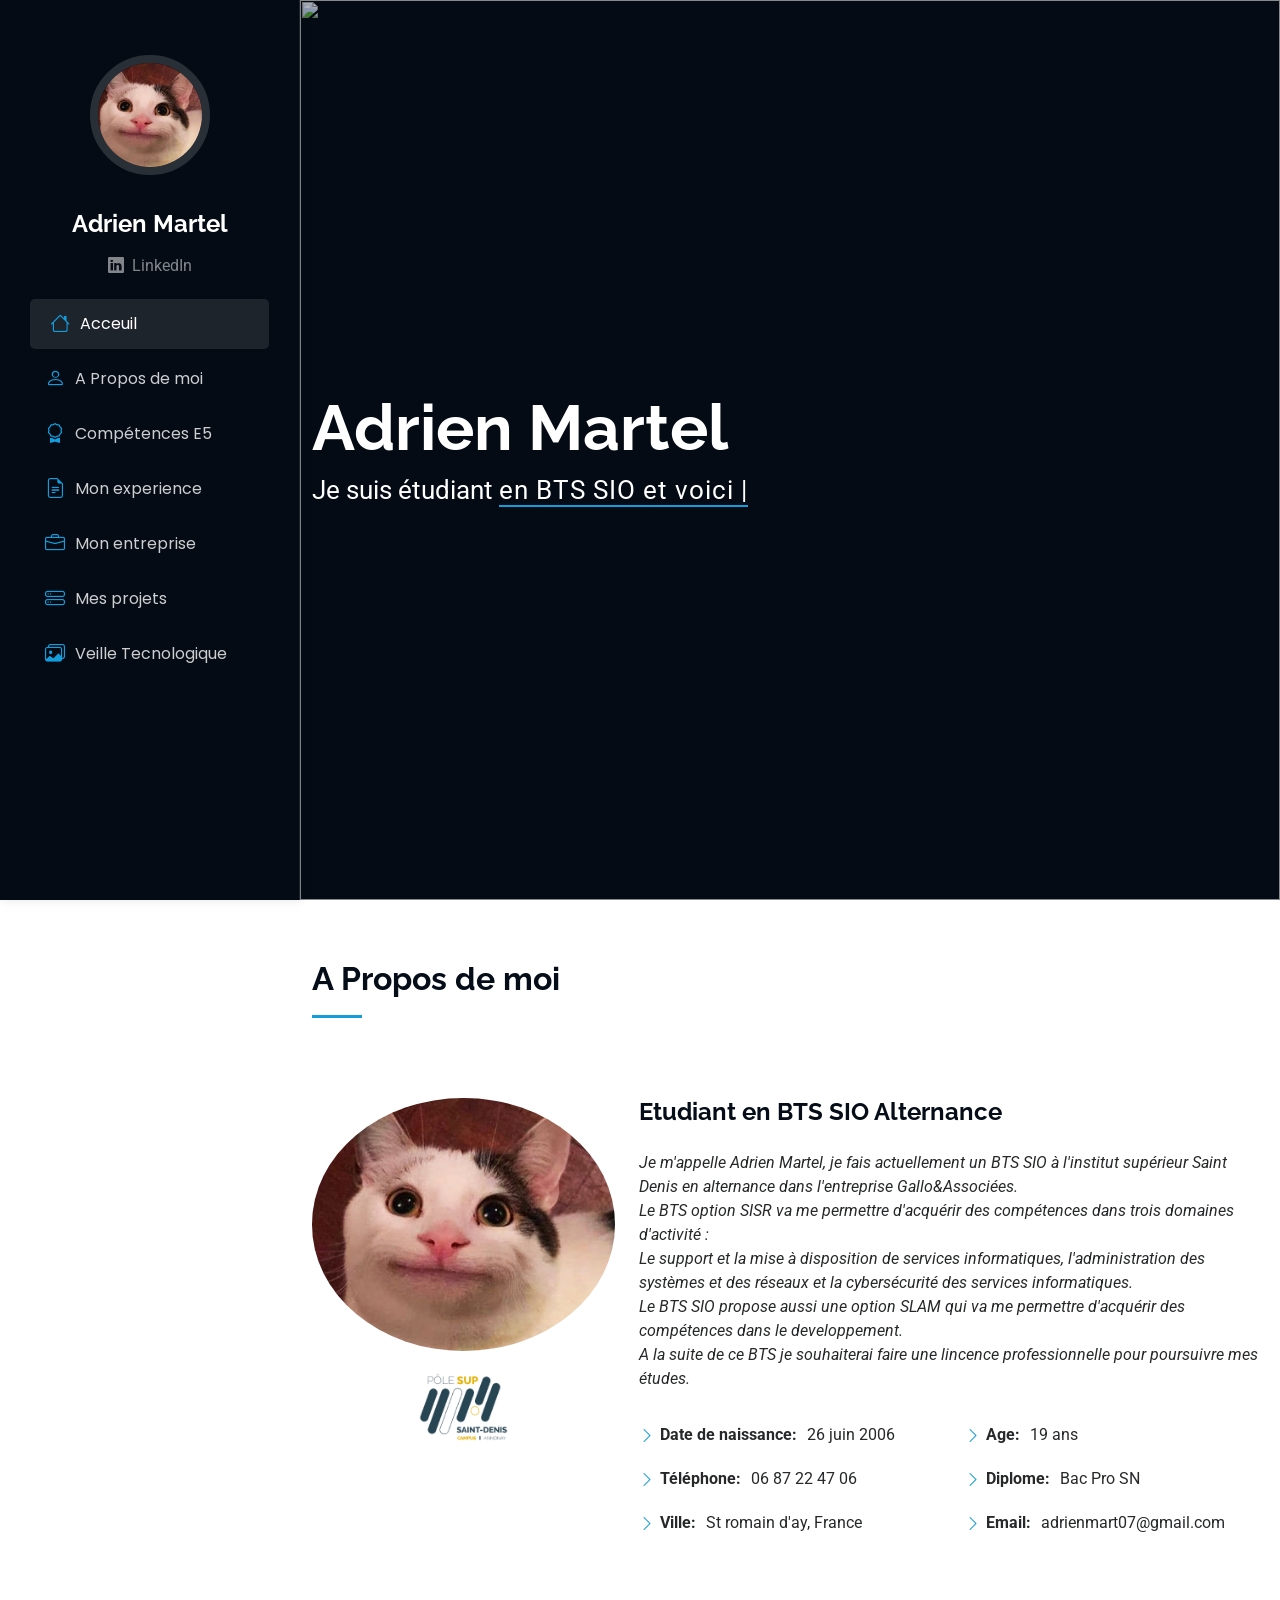
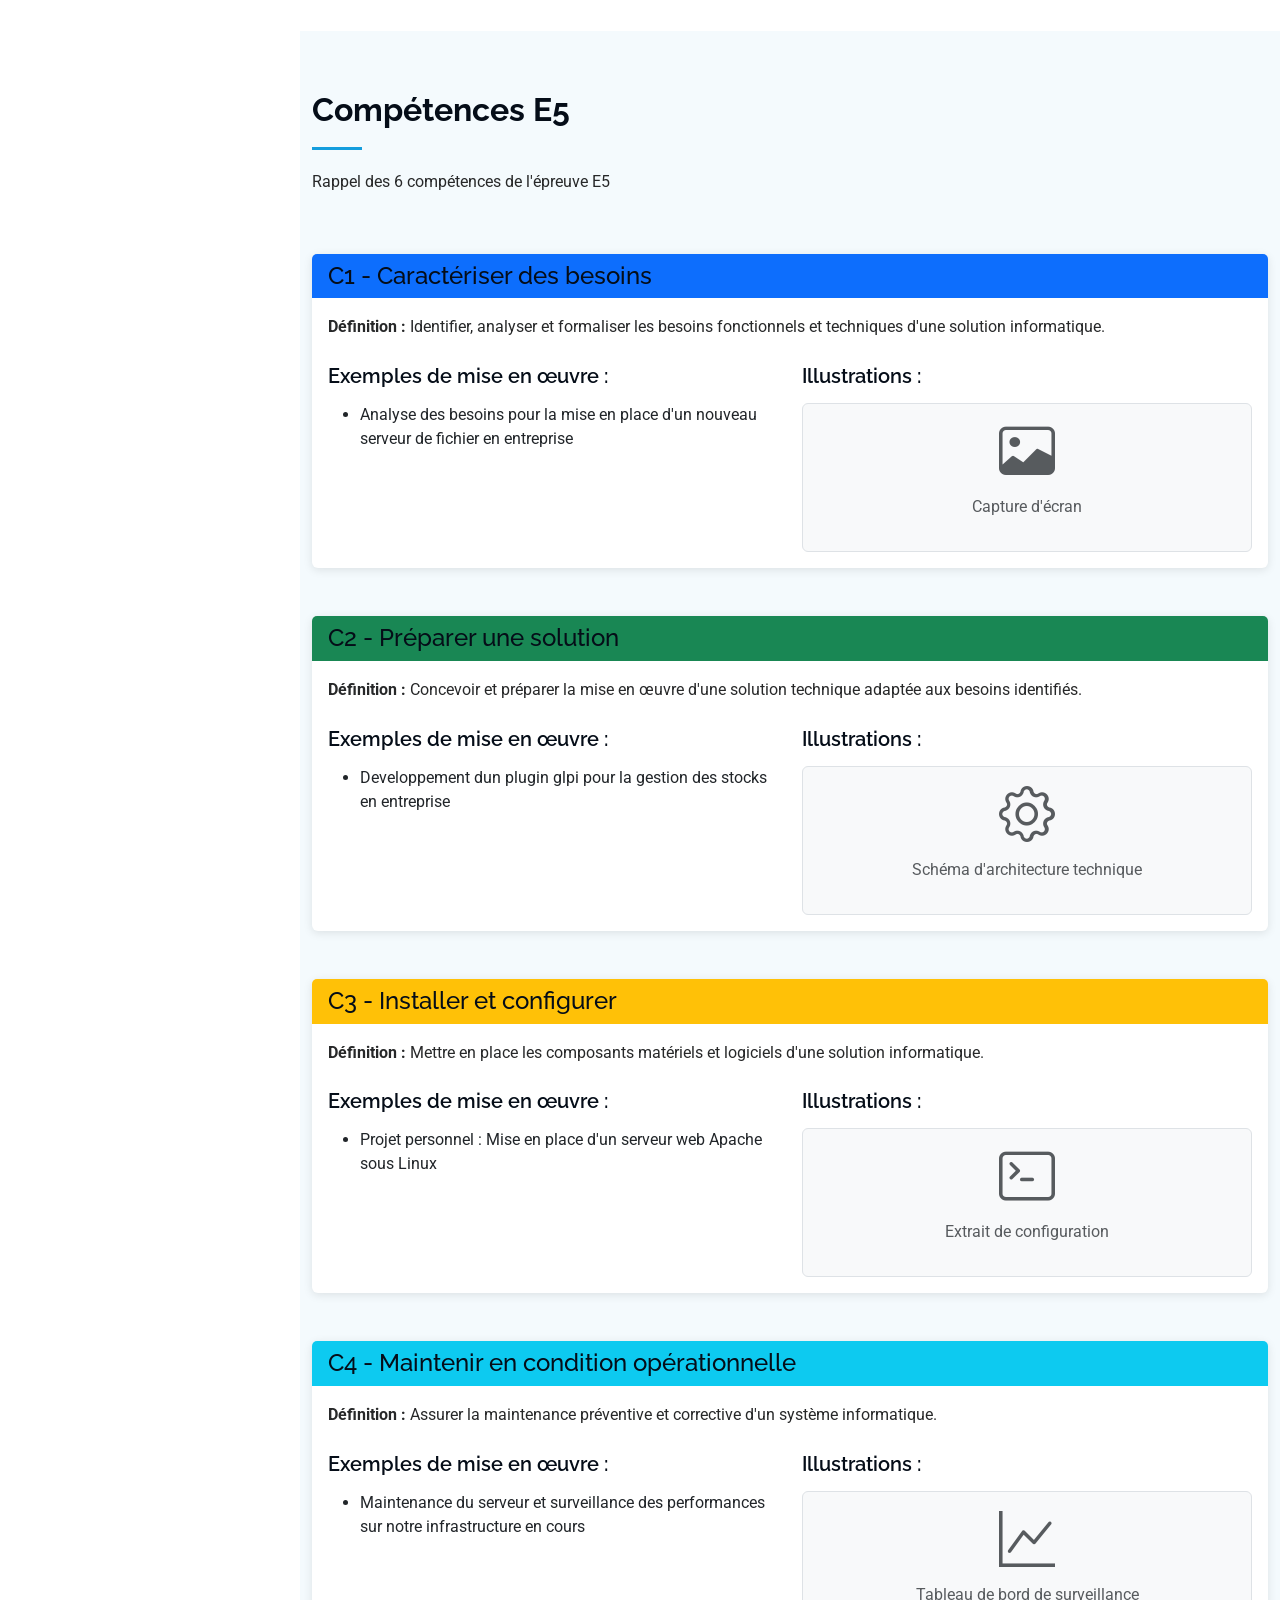
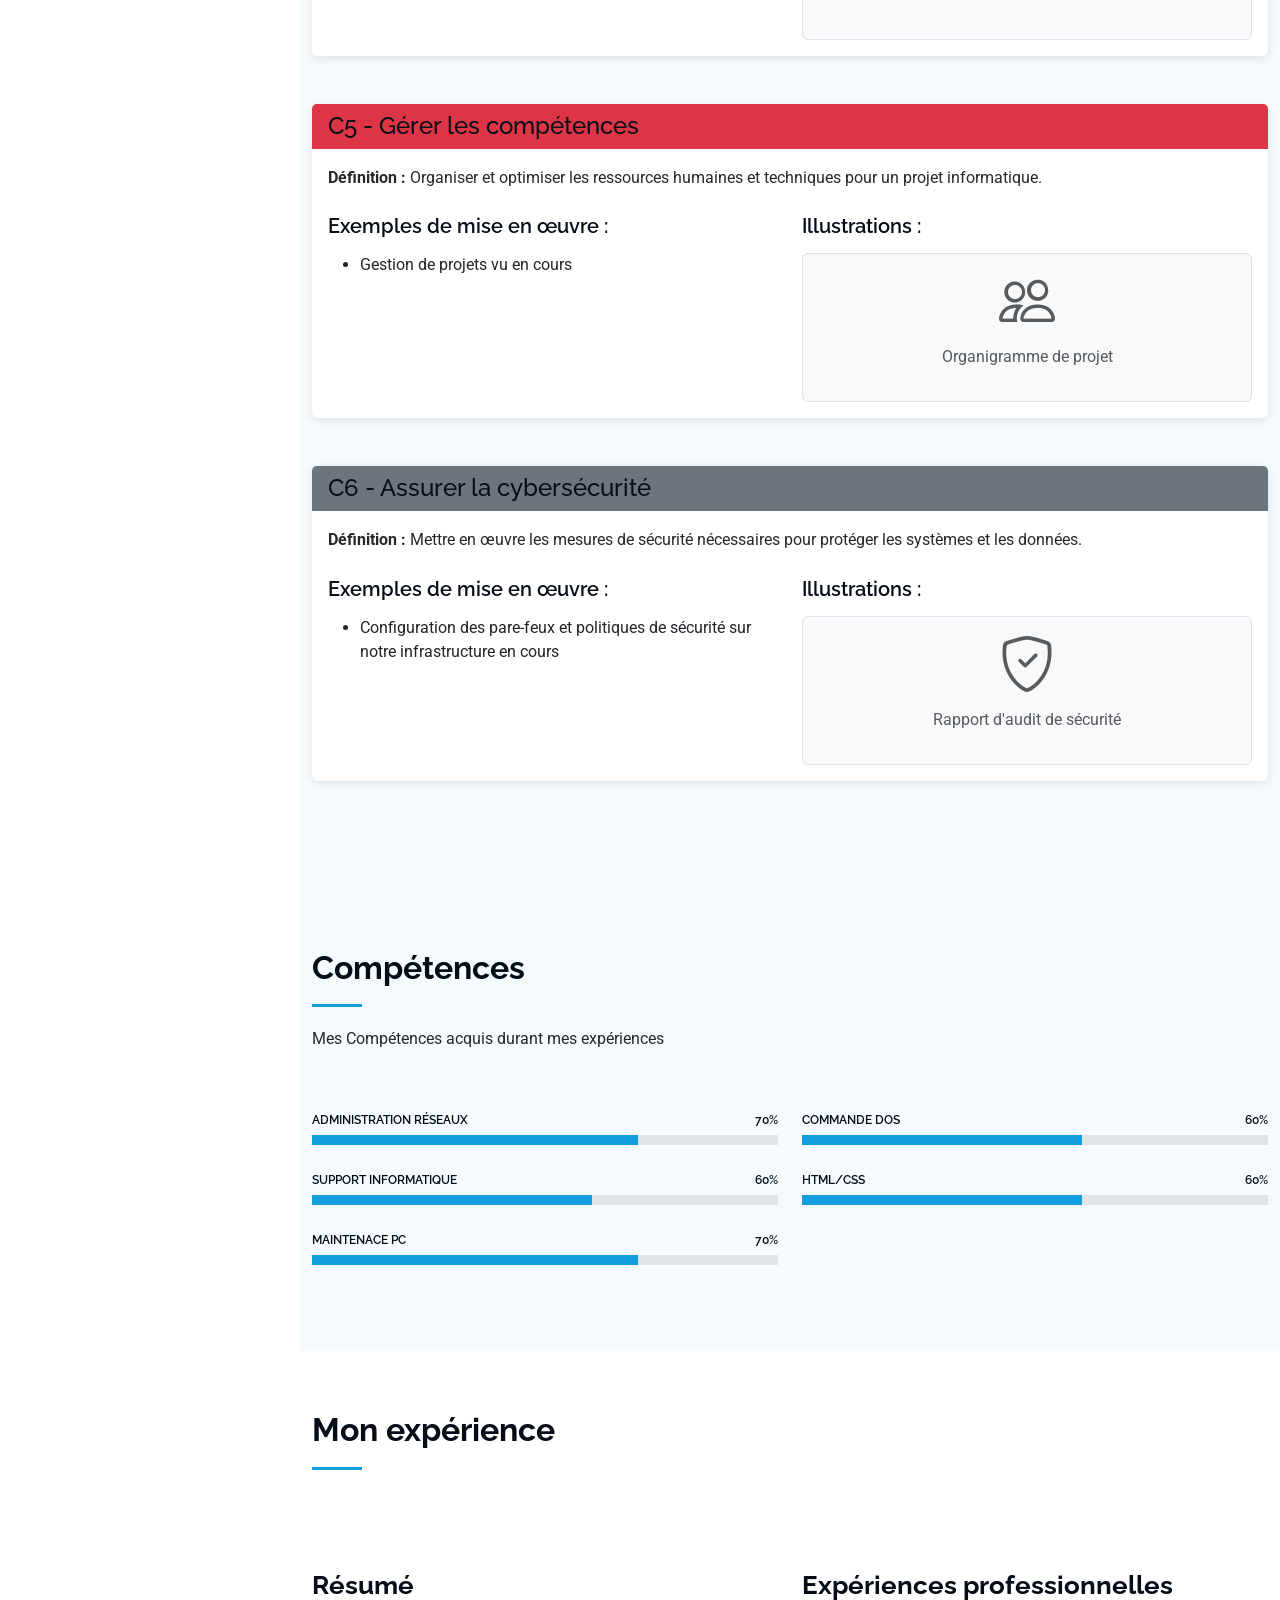
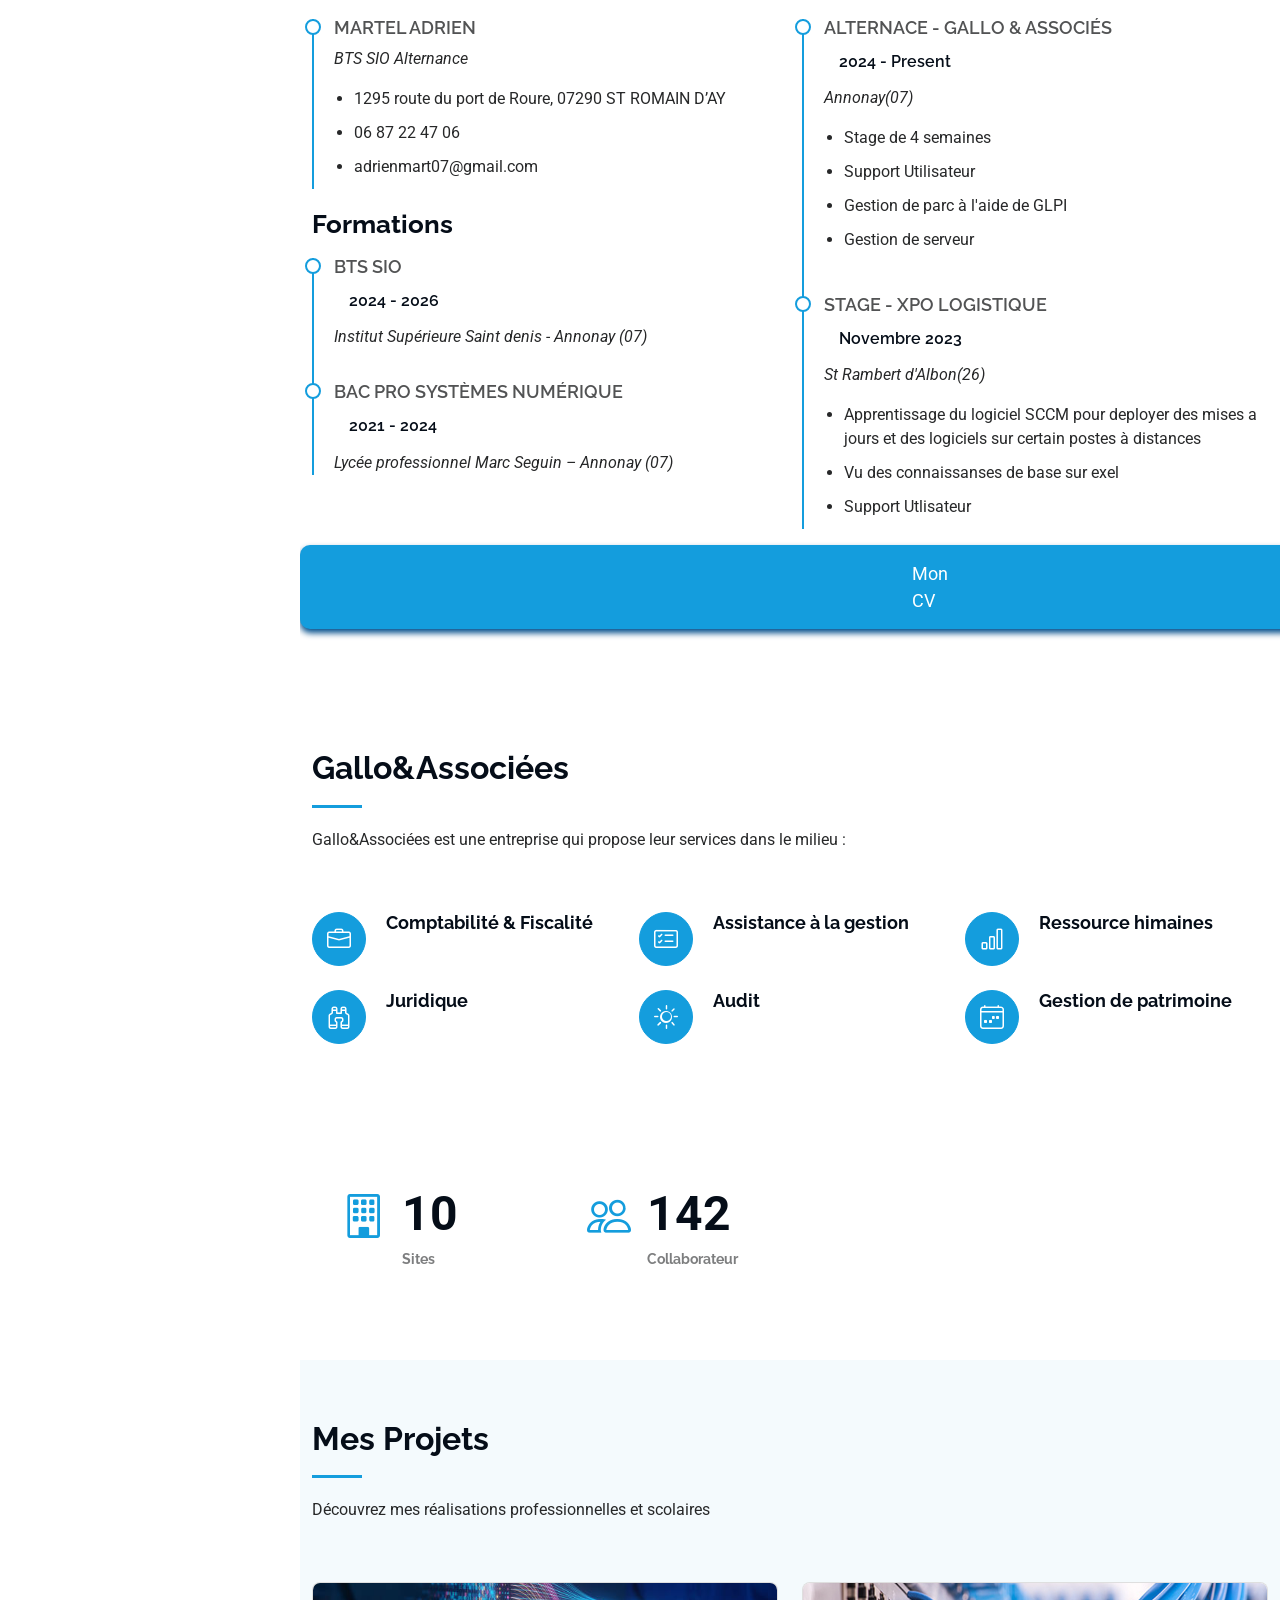
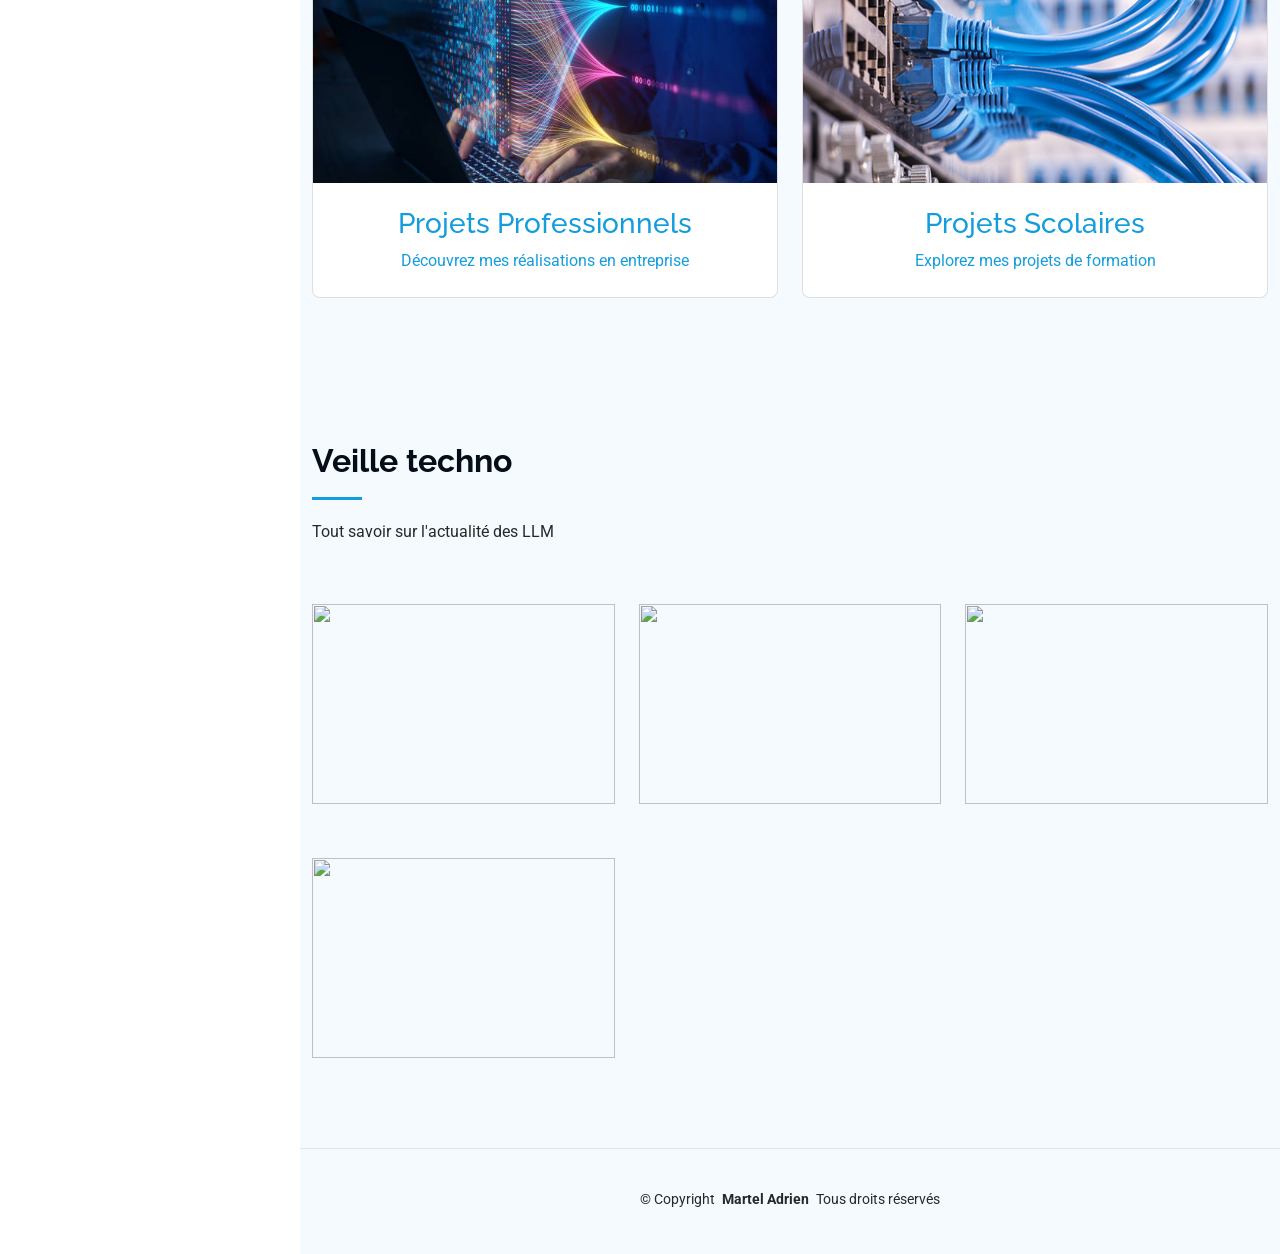
==== index.html @ 0b2fa118 "compétances E5" ====
<!DOCTYPE html>
<html lang="en">

<head>
  <meta charset="utf-8">
  <meta content="width=device-width, initial-scale=1.0" name="viewport">
  <title>PortFolio Adrien Martel</title>
  <meta content="" name="description">
  <meta content="" name="keywords">

  <!-- Favicons -->
  <link href="assets/img/cat.jpg" rel="icon">
  <link href="assets/img/apple-touch-icon.png" rel="apple-touch-icon">

  <!-- Fonts -->
  <link href="https://fonts.googleapis.com" rel="preconnect">
  <link href="https://fonts.gstatic.com" rel="preconnect" crossorigin>
  <link href="https://fonts.googleapis.com/css2?family=Roboto:ital,wght@0,100;0,300;0,400;0,500;0,700;0,900;1,100;1,300;1,400;1,500;1,700;1,900&family=Poppins:ital,wght@0,100;0,200;0,300;0,400;0,500;0,600;0,700;0,800;0,900;1,100;1,200;1,300;1,400;1,500;1,600;1,700;1,800;1,900&family=Raleway:ital,wght@0,100;0,200;0,300;0,400;0,500;0,600;0,700;0,800;0,900;1,100;1,200;1,300;1,400;1,500;1,600;1,700;1,800;1,900&display=swap" rel="stylesheet">

  <!-- Vendor CSS Files -->
  <link href="assets/vendor/bootstrap/css/bootstrap.min.css" rel="stylesheet">
  <link href="assets/vendor/bootstrap-icons/bootstrap-icons.css" rel="stylesheet">
  <link href="assets/vendor/aos/aos.css" rel="stylesheet">
  <link href="assets/vendor/glightbox/css/glightbox.min.css" rel="stylesheet">
  <link href="assets/vendor/swiper/swiper-bundle.min.css" rel="stylesheet">

  <!-- Main CSS File -->
  <link href="assets/css/main.css" rel="stylesheet">

  <!-- =======================================================
  * Template Name: iPortfolio
  * Template URL: https://bootstrapmade.com/iportfolio-bootstrap-portfolio-websites-template/
  * Updated: Jun 29 2024 with Bootstrap v5.3.3
  * Author: BootstrapMade.com
  * License: https://bootstrapmade.com/license/
  ======================================================== -->
</head>

<body class="index-page">

  <header id="header" class="header dark-background d-flex flex-column">
    <i class="header-toggle d-xl-none bi bi-list"></i>

    <div class="profile-img">
      <img src="assets/img/cat.jpg" alt="" class="img-fluid rounded-circle">
    </div>

    <a href="index.html" class="logo d-flex align-items-center justify-content-center">
      <!-- Uncomment the line below if you also wish to use an image logo -->
      <!-- <img src="assets/img/logo.png" alt=""> -->
      <h1 class="sitename">Adrien Martel</h1> 
    </a>

    <div class="text-center mb-3">
        <a href="https://fr.linkedin.com/mrt" class="text-white-50" target="_blank" rel="noopener noreferrer">
          <i class="bi bi-linkedin me-1"></i> LinkedIn
        </a>
    </div>

    <nav id="navmenu" class="navmenu">
      <ul>
        <li><a href="#hero" class="active"><i class="bi bi-house navicon"></i>Acceuil</a></li>
        <li><a href="#about"><i class="bi bi-person navicon"></i>A Propos de moi</a></li>
        <li><a href="#e5-competences"><i class="bi bi-award navicon"></i>Compétences E5</a></li>
        <li><a href="#resume"><i class="bi bi-file-earmark-text navicon"></i> Mon experience</a></li>
        <li><a href="#services"><i class="bi bi-briefcase navicon"></i> Mon entreprise</a></li>
        <li><a href="#Projet"><i class="bi bi-hdd-stack navicon"></i>Mes projets</a></li>
        <li><a href="#portfolio"><i class="bi bi-images navicon"></i> Veille Tecnologique</a></li>
      </ul>
    </nav>

  </header>

  <main class="main">

    <!-- Hero Section -->
    <section id="hero" class="hero section dark-background">

      <img src="assets/img/cablage.gif" alt="" data-aos="fade-in" class="">

      <div class="container" data-aos="fade-up" data-aos-delay="100">
        <h2>Adrien Martel</h2>
        <p>Je suis étudiant <span class="typed" data-typed-items="en BTS SIO et voici mon portfolio."></span><span class="typed-cursor typed-cursor--blink" aria-hidden="true"></span><span class="typed-cursor typed-cursor--blink" aria-hidden="true"></span></p>
      </div>

    </section><!-- /Hero Section -->

    <!-- About Section -->
    <section id="about" class="about section">

      <!-- Section Title -->
      <div class="container section-title" data-aos="fade-up">
        <h2>A Propos de moi</h2>
        <p></p>
      </div><!-- End Section Title -->

      <div class="container" data-aos="fade-up" data-aos-delay="100">

        <div class="row gy-4 justify-content-center">
          <div class="col-lg-4">
            <img src="assets/img/cat.jpg" class="img-fluid rounded-circle mb-3" alt="">
            <div class="text-center">
              <img src="assets/img/logo-saintdenis.png" class="img-fluid" alt="Logo Saint Denis" style="max-height: 80px;">
            </div>
          </div>
          <div class="col-lg-8 content">
            <h2>Etudiant en BTS SIO Alternance</h2>
            <p class="fst-italic py-3">
            Je m'appelle Adrien Martel, je fais actuellement un BTS SIO à l'institut supérieur Saint Denis en alternance dans l'entreprise Gallo&Associées.
            <br> Le BTS option SISR va me permettre d'acquérir des compétences dans trois domaines d'activité : 
            <br> Le support et la mise à disposition de services informatiques, l'administration des systèmes et des réseaux et la cybersécurité des services informatiques.
            <br> Le BTS SIO propose aussi une option SLAM qui va me permettre d'acquérir des compétences dans le developpement.
            <br> A la suite de ce BTS je souhaiterai faire une lincence professionnelle pour poursuivre mes études.
            </p>
            <div class="row">
              <div class="col-lg-6">
                <ul>
                  <li><i class="bi bi-chevron-right"></i> <strong>Date de naissance:</strong> <span>26 juin 2006</span></li>
                  <li><i class="bi bi-chevron-right"></i> <strong>Téléphone:</strong> <span>06 87 22 47 06</span></li>
                  <li><i class="bi bi-chevron-right"></i> <strong>Ville:</strong> <span>St romain d'ay, France</span></li>
                </ul>
              </div>
              <div class="col-lg-6">
                <ul>
                  <li><i class="bi bi-chevron-right"></i> <strong>Age:</strong> <span>19 ans</span></li>
                  <li><i class="bi bi-chevron-right"></i> <strong>Diplome:</strong> <span>Bac Pro SN</span></li>
                  <li><i class="bi bi-chevron-right"></i> <strong>Email:</strong> <span>adrienmart07@gmail.com</span></li>
                </ul>
              </div>
            </div>

            </p>
          </div>
        </div>

      </div>

    </section><!-- /About Section -->

    <!-- E5 Competences Section -->
    <section id="e5-competences" class="e5-competences section light-background">
      <!-- Section Title -->
      <div class="container section-title" data-aos="fade-up">
        <h2>Compétences E5</h2>
        <p>Rappel des 6 compétences de l'épreuve E5</p>
      </div><!-- End Section Title -->

      <div class="container" data-aos="fade-up" data-aos-delay="100">
        
        <!-- C1: Caractériser des besoins -->
        <div class="competence-item mb-5">
          <div class="row">
            <div class="col-lg-12">
              <div class="card">
                <div class="card-header bg-primary text-white">
                  <h4 class="mb-0">C1 - Caractériser des besoins</h4>
                </div>
                <div class="card-body">
                  <p class="competence-definition"><strong>Définition :</strong> Identifier, analyser et formaliser les besoins fonctionnels et techniques d'une solution informatique.</p>
                  
                  <div class="row mt-4">
                    <div class="col-lg-6">
                      <h5>Exemples de mise en œuvre :</h5>
                      <ul>
                        <li>Analyse des besoins pour la mise en place d'un nouveau serveur de fichier en entreprise</li>
                      </ul>
                    </div>
                    <div class="col-lg-6">
                      <h5>Illustrations :</h5>
                      <div class="illustration-placeholder border rounded p-3 text-center bg-light">
                        <i class="bi bi-image display-4 text-muted"></i>
                        <p class="mt-2 text-muted">Capture d'écran</p>
                      </div>
                    </div>
                  </div>
                </div>
              </div>
            </div>
          </div>
        </div>

        <!-- C2: Préparer une solution -->
        <div class="competence-item mb-5">
          <div class="row">
            <div class="col-lg-12">
              <div class="card">
                <div class="card-header bg-success text-white">
                  <h4 class="mb-0">C2 - Préparer une solution</h4>
                </div>
                <div class="card-body">
                  <p class="competence-definition"><strong>Définition :</strong> Concevoir et préparer la mise en œuvre d'une solution technique adaptée aux besoins identifiés.</p>
                  
                  <div class="row mt-4">
                    <div class="col-lg-6">
                      <h5>Exemples de mise en œuvre :</h5>
                      <ul>
                        <li>Developpement dun plugin glpi pour la gestion des stocks en entreprise</li>
                      </ul>
                    </div>
                    <div class="col-lg-6">
                      <h5>Illustrations :</h5>
                      <div class="illustration-placeholder border rounded p-3 text-center bg-light">
                        <i class="bi bi-gear display-4 text-muted"></i>
                        <p class="mt-2 text-muted">Schéma d'architecture technique</p>
                      </div>
                    </div>
                  </div>
                </div>
              </div>
            </div>
          </div>
        </div>

        <!-- C3: Installer et configurer -->
        <div class="competence-item mb-5">
          <div class="row">
            <div class="col-lg-12">
              <div class="card">
                <div class="card-header bg-warning text-dark">
                  <h4 class="mb-0">C3 - Installer et configurer</h4>
                </div>
                <div class="card-body">
                  <p class="competence-definition"><strong>Définition :</strong> Mettre en place les composants matériels et logiciels d'une solution informatique.</p>
                  
                  <div class="row mt-4">
                    <div class="col-lg-6">
                      <h5>Exemples de mise en œuvre :</h5>
                      <ul>
                        <li>Projet personnel : Mise en place d'un serveur web Apache sous Linux</li>
                      </ul>
                    </div>
                    <div class="col-lg-6">
                      <h5>Illustrations :</h5>
                      <div class="illustration-placeholder border rounded p-3 text-center bg-light">
                        <i class="bi bi-terminal display-4 text-muted"></i>
                        <p class="mt-2 text-muted">Extrait de configuration</p>
                      </div>
                    </div>
                  </div>
                </div>
              </div>
            </div>
          </div>
        </div>

        <!-- C4: Maintenir en condition opérationnelle -->
        <div class="competence-item mb-5">
          <div class="row">
            <div class="col-lg-12">
              <div class="card">
                <div class="card-header bg-info text-white">
                  <h4 class="mb-0">C4 - Maintenir en condition opérationnelle</h4>
                </div>
                <div class="card-body">
                  <p class="competence-definition"><strong>Définition :</strong> Assurer la maintenance préventive et corrective d'un système informatique.</p>
                  
                  <div class="row mt-4">
                    <div class="col-lg-6">
                      <h5>Exemples de mise en œuvre :</h5>
                      <ul>
                        <li> Maintenance du serveur et surveillance des performances sur notre infrastructure en cours</li>
                      </ul>
                    </div>
                    <div class="col-lg-6">
                      <h5>Illustrations :</h5>
                      <div class="illustration-placeholder border rounded p-3 text-center bg-light">
                        <i class="bi bi-graph-up display-4 text-muted"></i>
                        <p class="mt-2 text-muted">Tableau de bord de surveillance</p>
                      </div>
                    </div>
                  </div>
                </div>
              </div>
            </div>
          </div>
        </div>

        <!-- C5: Gérer les compétences -->
        <div class="competence-item mb-5">
          <div class="row">
            <div class="col-lg-12">
              <div class="card">
                <div class="card-header bg-danger text-white">
                  <h4 class="mb-0">C5 - Gérer les compétences</h4>
                </div>
                <div class="card-body">
                  <p class="competence-definition"><strong>Définition :</strong> Organiser et optimiser les ressources humaines et techniques pour un projet informatique.</p>
                  
                  <div class="row mt-4">
                    <div class="col-lg-6">
                      <h5>Exemples de mise en œuvre :</h5>
                      <ul>
                        <li>Gestion de projets vu en cours</li>
                      </ul>
                    </div>
                    <div class="col-lg-6">
                      <h5>Illustrations :</h5>
                      <div class="illustration-placeholder border rounded p-3 text-center bg-light">
                        <i class="bi bi-people display-4 text-muted"></i>
                        <p class="mt-2 text-muted">Organigramme de projet</p>
                      </div>
                    </div>
                  </div>
                </div>
              </div>
            </div>
          </div>
        </div>

        <!-- C6: Assurer la cybersécurité -->
        <div class="competence-item mb-5">
          <div class="row">
            <div class="col-lg-12">
              <div class="card">
                <div class="card-header bg-secondary text-white">
                  <h4 class="mb-0">C6 - Assurer la cybersécurité</h4>
                </div>
                <div class="card-body">
                  <p class="competence-definition"><strong>Définition :</strong> Mettre en œuvre les mesures de sécurité nécessaires pour protéger les systèmes et les données.</p>
                  
                  <div class="row mt-4">
                    <div class="col-lg-6">
                      <h5>Exemples de mise en œuvre :</h5>
                      <ul>
                        <li>Configuration des pare-feux et politiques de sécurité sur notre infrastructure en cours</li>
                      </ul>
                    </div>
                    <div class="col-lg-6">
                      <h5>Illustrations :</h5>
                      <div class="illustration-placeholder border rounded p-3 text-center bg-light">
                        <i class="bi bi-shield-check display-4 text-muted"></i>
                        <p class="mt-2 text-muted">Rapport d'audit de sécurité</p>
                      </div>
                    </div>
                  </div>
                </div>
              </div>
            </div>
          </div>
        </div>

      </div>
    </section><!-- /E5 Competences Section -->
    <!-- Skills Section -->
    <section id="skills" class="skills section light-background">

      <!-- Section Title -->
      <div class="container section-title" data-aos="fade-up">
        <h2>Compétences</h2>
        <p>Mes Compétences acquis durant mes expériences</p>
      </div><!-- End Section Title -->

      <div class="container" data-aos="fade-up" data-aos-delay="100">

        <div class="row skills-content skills-animation">

          <div class="col-lg-6">

            <div class="progress">
              <span class="skill"><span>Administration réseaux</span> <i class="val">70%</i></span>
              <div class="progress-bar-wrap">
                <div class="progress-bar" role="progressbar" aria-valuenow="70" aria-valuemin="0" aria-valuemax="100"></div>
              </div>
            </div><!-- End Skills Item -->

            <div class="progress">
              <span class="skill"><span>Support Informatique</span> <i class="val">60%</i></span>
              <div class="progress-bar-wrap">
                <div class="progress-bar" role="progressbar" aria-valuenow="60" aria-valuemin="0" aria-valuemax="100"></div>
              </div>
            </div><!-- End Skills Item -->

            <div class="progress">
              <span class="skill"><span>Maintenace PC</span> <i class="val">70%</i></span>
              <div class="progress-bar-wrap">
                <div class="progress-bar" role="progressbar" aria-valuenow="70" aria-valuemin="0" aria-valuemax="100"></div>
              </div>
            </div><!-- End Skills Item -->

          </div>

          <div class="col-lg-6">

            <div class="progress">
              <span class="skill"><span>Commande dos</span> <i class="val">60%</i></span>
              <div class="progress-bar-wrap">
                <div class="progress-bar" role="progressbar" aria-valuenow="60" aria-valuemin="0" aria-valuemax="100"></div>
              </div>
            </div><!-- End Skills Item -->

            <div class="progress">
              <span class="skill"><span>HTML/CSS</span> <i class="val">60%</i></span>
              <div class="progress-bar-wrap">
                <div class="progress-bar" role="progressbar" aria-valuenow="60" aria-valuemin="0" aria-valuemax="100"></div>
              </div>
            </div><!-- End Skills Item -->

          </div>

        </div>

      </div>

    </section><!-- /Skills Section -->

    <!-- Resume Section -->
    <section id="resume" class="resume section">

      <!-- Section Title -->
      <div class="container section-title" data-aos="fade-up">
        <h2>Mon expérience</h2>
      </div><!-- End Section Title -->

      <div class="container">

        <div class="row">
          <div class="col-lg-6" data-aos="fade-up" data-aos-delay="100">
            <h3 class="resume-title">Résumé</h3>

            <div class="resume-item pb-0">
              <h4>Martel Adrien</h4>
              <p><em>BTS SIO Alternance</em></p>
              <ul>
                <li>1295 route du port de Roure, 07290 ST ROMAIN D’AY</li>
                <li>06 87 22 47 06</li>
                <li>adrienmart07@gmail.com</li>
              </ul>
            </div><!-- Edn Resume Item -->

            <h3 class="resume-title">Formations</h3>
            <div class="resume-item">
              <h4>BTS SIO</h4>
              <h5>2024 - 2026</h5>
              <p><em>Institut Supérieure Saint denis - Annonay (07)</em></p>
            </div><!-- Edn Resume Item -->

            <div class="resume-item">
              <h4>Bac Pro Systèmes Numérique</h4>
              <h5>2021 - 2024</h5>
              <p><em>Lycée professionnel Marc Seguin – Annonay (07)</em></p>
            </div><!-- Edn Resume Item -->

          </div>

          <div class="col-lg-6" data-aos="fade-up" data-aos-delay="200">
            <h3 class="resume-title">Expériences professionnelles</h3>
            <div class="resume-item">
              <h4>Alternace - Gallo & Associés</h4>
              <h5>2024 - Present</h5>
              <p><em>Annonay(07)</em></p>
              <ul>
                <li>Stage de 4 semaines</li>
                <li>Support Utilisateur</li>
                <li>Gestion de parc à l'aide de GLPI</li>
                <li>Gestion de serveur</li>
              </ul>
            </div><!-- Edn Resume Item -->

            <div class="resume-item">
              <h4>Stage - XPO Logistique</h4>
              <h5>Novembre 2023</h5>
              <p><em>St Rambert d'Albon(26)</em></p>
              <ul>
                <li>Apprentissage du logiciel SCCM pour deployer des mises a jours et des logiciels sur certain postes à distances</li>
                <li>Vu des connaissanses de base sur exel</li>
                <li>Support Utlisateur</li>
              </ul>
            </div><!-- Edn Resume Item -->
          </div>
          <a
            class="custom-button" href="cv.pdf"  target="_blank" alt="CV Adrien Marte.pdf">Mon CV
          </a>
        </div>
      </div>
    </section>
    <!-- /Resume Section -->

      <!-- Services Section -->
      <section id="services" class="services section">

        <!-- Section Title -->
        <div class="container section-title" data-aos="fade-up">
          <h2>Gallo&Associées</h2>
          <p>Gallo&Associées est une entreprise qui propose leur services dans le milieu : </p>
        </div><!-- End Section Title -->
  
        <div class="container">
  
          <div class="row gy-4">
  
            <div class="col-lg-4 col-md-6 service-item d-flex" data-aos="fade-up" data-aos-delay="100">
              <div class="icon flex-shrink-0"><i class="bi bi-briefcase"></i></div>
              <div>
                <h4 class="title"><a class="stretched-link">Comptabilité & Fiscalité</a></h4>
              </div>
            </div>
            <!-- End Service Item -->
  
            <div class="col-lg-4 col-md-6 service-item d-flex" data-aos="fade-up" data-aos-delay="200">
              <div class="icon flex-shrink-0"><i class="bi bi-card-checklist"></i></div>
              <div>
                <h4 class="title"><a class="stretched-link">Assistance à la gestion</a></h4>
              </div>
            </div><!-- End Service Item -->
  
            <div class="col-lg-4 col-md-6 service-item d-flex" data-aos="fade-up" data-aos-delay="300">
              <div class="icon flex-shrink-0"><i class="bi bi-bar-chart"></i></div>
              <div>
                <h4 class="title"><a class="stretched-link">Ressource himaines</a></h4>
              </div> 
            </div><!-- End Service Item -->
  
            <div class="col-lg-4 col-md-6 service-item d-flex" data-aos="fade-up" data-aos-delay="400">
              <div class="icon flex-shrink-0"><i class="bi bi-binoculars"></i></div>
              <div>
                <h4 class="title"><a class="stretched-link">Juridique</a></h4>
              </div>
            </div><!-- End Service Item -->
  
            <div class="col-lg-4 col-md-6 service-item d-flex" data-aos="fade-up" data-aos-delay="500">
              <div class="icon flex-shrink-0"><i class="bi bi-brightness-high"></i></div>
              <div>
                <h4 class="title"><a class="stretched-link">Audit</a></h4>
              </div>
            </div><!-- End Service Item -->
  
            <div class="col-lg-4 col-md-6 service-item d-flex" data-aos="fade-up" data-aos-delay="600">
              <div class="icon flex-shrink-0"><i class="bi bi-calendar4-week"></i></div>
              <div>
                <h4 class="title"><a class="stretched-link">Gestion de patrimoine</a></h4>
              </div>
            </div><!-- End Service Item -->
  
          </div>
  
        </div>
  
      </section><!-- /Services Section -->
  

         <!-- Stats Section -->
    <section id="stats" class="stats section">

      <div class="container" data-aos="fade-up" data-aos-delay="100">

        <div class="row gy-4">

          <div class="col-lg-3 col-md-6">
            <div class="stats-item">
              <i class="bi bi-building"></i>
              <span data-purecounter-start="0" data-purecounter-end="25" data-purecounter-duration="2" class="purecounter"></span>
              <p><strong>Sites</strong></p>
            </div>
          </div><!-- End Stats Item -->

          <div class="col-lg-3 col-md-6">
            <div class="stats-item">
              <i class="bi bi-people"></i>
              <span data-purecounter-start="0" data-purecounter-end="350" data-purecounter-duration="2" class="purecounter"></span>
              <p><strong>Collaborateur</strong></p>
            </div>
          </div><!-- End Stats Item -->

        </div>

      </div>

    </section><!-- /Stats Section -->

    <!-- Projets Section -->
    <section id="Projet" class="projets section light-background">
      <div class="container section-title" data-aos="fade-up">
        <h2>Mes Projets</h2>
        <p>Découvrez mes réalisations professionnelles et scolaires</p>
      </div>

      <div class="container">
        <div class="row">
          <!-- Projets Professionnels -->
          <div class="col-lg-6 mb-4" data-aos="fade-up" data-aos-delay="100">
            <div class="card h-100">
              <a href="projets-pro.html" class="text-decoration-none">
                <img src="assets/img/Projet_pro.jpg" class="card-img-top" alt="Projets Professionnels">
                <div class="card-body text-center">
                  <h3 class="card-title">Projets Professionnels</h3>
                  <p class="card-text">Découvrez mes réalisations en entreprise</p>
                </div>
              </a>
            </div>
          </div>

          <!-- Projets Scolaires -->
          <div class="col-lg-6 mb-4" data-aos="fade-up" data-aos-delay="200">
            <div class="card h-100">
              <a href="projets-scolaires.html" class="text-decoration-none">
                <img src="assets/img/projet_sco.jpg" class="card-img-top" alt="Projets Scolaires">
                <div class="card-body text-center">
                  <h3 class="card-title">Projets Scolaires</h3>
                  <p class="card-text">Explorez mes projets de formation</p>
                </div>
              </a>
            </div>
          </div>
        </div>
      </div>
    </section>
    <!-- End Projets Section -->


    <!-- Portfolio Section -->
    <section id="portfolio" class="portfolio section light-background">

      <!-- Section Title -->
      <div class="container section-title" data-aos="fade-up">
        <h2>Veille techno</h2>
        <p>Tout savoir sur l'actualité des LLM</p>
      </div><!-- End Section Title -->

      <div class="container">
  

          <div class="row gy-4 isotope-container" data-aos="fade-up" id="listedupanier" data-aos-delay="200">

        
            
            <!-- End Portfolio Item -->

          </div><!-- End Portfolio Container -->

        </div>

    </section><!-- /Portfolio Section -->

  </main>

  <footer id="footer" class="footer position-relative light-background">

    <div class="container">
      <div class="copyright text-center ">
        <p>© <span>Copyright</span> <strong class="px-1 sitename">Martel Adrien</strong> <span>Tous droits réservés</span></p>
      </div>
      <div class="credits">
        <!-- All the links in the footer should remain intact. -->
        <!-- You can delete the links only if you've purchased the pro version. -->
        <!-- Licensing information: https://bootstrapmade.com/license/ -->
        <!-- Purchase the pro version with working PHP/AJAX contact form: [buy-url] -->
      </div>
    </div>

  </footer>

  <!-- Scroll Top -->
  <a href="#" id="scroll-top" class="scroll-top d-flex align-items-center justify-content-center"><i class="bi bi-arrow-up-short"></i></a>

  <!-- Preloader -->
  <div id="preloader"></div>

  <!-- Vendor JS Files -->
  <script src="assets/vendor/bootstrap/js/bootstrap.bundle.min.js"></script>
  <script src="assets/vendor/php-email-form/validate.js"></script>
  <script src="assets/vendor/aos/aos.js"></script>
  <script src="assets/vendor/typed.js/typed.umd.js"></script>
  <script src="assets/vendor/purecounter/purecounter_vanilla.js"></script>
  <script src="assets/vendor/waypoints/noframework.waypoints.js"></script>
  <script src="assets/vendor/glightbox/js/glightbox.min.js"></script>
  <script src="assets/vendor/imagesloaded/imagesloaded.pkgd.min.js"></script>
  <script src="assets/vendor/isotope-layout/isotope.pkgd.min.js"></script>
  <script src="assets/vendor/swiper/swiper-bundle.min.js"></script>

  <!-- Main JS File -->
  <script src="assets/js/main.js"></script>
  <script src="assets/js/veille.js"></script>

</body>

</html>
---- assets/css/main.css ----
/**
* Template Name: iPortfolio
* Template URL: https://bootstrapmade.com/iportfolio-bootstrap-portfolio-websites-template/
* Updated: Jun 29 2024 with Bootstrap v5.3.3
* Author: BootstrapMade.com
* License: https://bootstrapmade.com/license/
*/

/*--------------------------------------------------------------
# Font & Color Variables
# Help: https://bootstrapmade.com/color-system/
--------------------------------------------------------------*/
/* Fonts */
:root {
  --default-font: "Roboto",  system-ui, -apple-system, "Segoe UI", Roboto, "Helvetica Neue", Arial, "Noto Sans", "Liberation Sans", sans-serif, "Apple Color Emoji", "Segoe UI Emoji", "Segoe UI Symbol", "Noto Color Emoji";
  --heading-font: "Raleway",  sans-serif;
  --nav-font: "Poppins",  sans-serif;
}

/* Global Colors - The following color variables are used throughout the website. Updating them here will change the color scheme of the entire website */
:root { 
  --background-color: #ffffff; /* Background color for the entire website, including individual sections */
  --default-color: #272829; /* Default color used for the majority of the text content across the entire website */
  --heading-color: #050d18; /* Color for headings, subheadings and title throughout the website */
  --accent-color: #149ddd; /* Accent color that represents your brand on the website. It's used for buttons, links, and other elements that need to stand out */
  --surface-color: #ffffff; /* The surface color is used as a background of boxed elements within sections, such as cards, icon boxes, or other elements that require a visual separation from the global background. */
  --contrast-color: #ffffff; /* Contrast color for text, ensuring readability against backgrounds of accent, heading, or default colors. */
}

/* Nav Menu Colors - The following color variables are used specifically for the navigation menu. They are separate from the global colors to allow for more customization options */
:root {
  --nav-color: #a8a9b4;  /* The default color of the main navmenu links */
  --nav-hover-color: #ffffff; /* Applied to main navmenu links when they are hovered over or active */
  --nav-mobile-background-color: #040b14; /* Used as the background color for mobile navigation menu */
  --nav-dropdown-background-color: #040b14; /* Used as the background color for dropdown items that appear when hovering over primary navigation items */
  --nav-dropdown-color: #a8a9b4; /* Used for navigation links of the dropdown items in the navigation menu. */
  --nav-dropdown-hover-color: #ffffff; /* Similar to --nav-hover-color, this color is applied to dropdown navigation links when they are hovered over. */
}

/* Color Presets - These classes override global colors when applied to any section or element, providing reuse of the sam color scheme. */

.light-background {
  --background-color: #f4fafd;
  --surface-color: #ffffff;
}

.dark-background {
  --background-color: #040b14;
  --default-color: #ffffff;
  --heading-color: #ffffff;
  --surface-color: #151f2b;
  --contrast-color: #ffffff;
}

/* Smooth scroll */
:root {
  scroll-behavior: smooth;
}

/*--------------------------------------------------------------
# General Styling & Shared Classes
--------------------------------------------------------------*/
body {
  color: var(--default-color);
  background-color: var(--background-color);
  font-family: var(--default-font);
}

a {
  color: var(--accent-color);
  text-decoration: none;
  transition: 0.3s;
}

a:hover {
  color: color-mix(in srgb, var(--accent-color), transparent 25%);
  text-decoration: none;
}

h1,
h2,
h3,
h4,
h5,
h6 {
  color: var(--heading-color);
  font-family: var(--heading-font);
}

/* PHP Email Form Messages
------------------------------*/
.php-email-form .error-message {
  display: none;
  background: #df1529;
  color: #ffffff;
  text-align: left;
  padding: 15px;
  margin-bottom: 24px;
  font-weight: 600;
}

.php-email-form .sent-message {
  display: none;
  color: #ffffff;
  background: #059652;
  text-align: center;
  padding: 15px;
  margin-bottom: 24px;
  font-weight: 600;
}

.php-email-form .loading {
  display: none;
  background: var(--surface-color);
  text-align: center;
  padding: 15px;
  margin-bottom: 24px;
}

.php-email-form .loading:before {
  content: "";
  display: inline-block;
  border-radius: 50%;
  width: 24px;
  height: 24px;
  margin: 0 10px -6px 0;
  border: 3px solid var(--accent-color);
  border-top-color: var(--surface-color);
  animation: php-email-form-loading 1s linear infinite;
}

@keyframes php-email-form-loading {
  0% {
    transform: rotate(0deg);
  }

  100% {
    transform: rotate(360deg);
  }
}

/*--------------------------------------------------------------
# Global Header
--------------------------------------------------------------*/
.header {
  color: var(--default-color);
  background-color: var(--background-color);
  position: fixed;
  top: 0;
  left: 0;
  bottom: 0;
  padding: 0 15px;
  width: 300px;
  transition: all ease-in-out 0.3s;
  overflow-y: auto;
  z-index: 997;
  border-right: 1px solid color-mix(in srgb, var(--default-color), transparent 90%);
}

.header .profile-img img {
  margin: 15px auto;
  display: block;
  width: 120px;
  border: 8px solid color-mix(in srgb, var(--default-color), transparent 85%);
}

.header .logo {
  line-height: 1;
  margin-bottom: 15px;
}

.header .logo img {
  max-height: 32px;
  margin-right: 8px;
}

.header .logo h1 {
  font-size: 24px;
  margin: 0;
  font-weight: 700;
  color: var(--heading-color);
}

.header .social-links {
  margin: 0 0 20px 0;
}

.header .social-links a {
  font-size: 16px;
  display: inline-flex;
  align-items: center;
  justify-content: center;
  background: color-mix(in srgb, var(--default-color), transparent 90%);
  color: var(--default-color);
  margin: 0 2px;
  border-radius: 50%;
  text-align: center;
  width: 40px;
  height: 40px;
  transition: 0.3s;
}

.header .social-links a:hover {
  color: var(--contrast-color);
  background: var(--accent-color);
}

@media (min-width: 1200px) {

  .header~main,
  .header~#footer {
    margin-left: 300px;
  }
}

@media (max-width: 1199px) {
  .header {
    left: -100%;
  }
}

.header.header-show {
  left: 0;
}

.header .header-toggle {
  color: var(--contrast-color);
  background-color: var(--accent-color);
  font-size: 22px;
  display: flex;
  align-items: center;
  justify-content: center;
  width: 40px;
  height: 40px;
  border-radius: 50%;
  cursor: pointer;
  position: fixed;
  top: 15px;
  right: 15px;
  z-index: 9999;
  transition: background-color 0.3s;
}

.header .header-toggle:hover {
  color: var(--contrast-color);
  background-color: color-mix(in srgb, var(--accent-color) 90%, white 15%);
}

/*--------------------------------------------------------------
# Navigation Menu
--------------------------------------------------------------*/
.mobile-nav-toggle {
  display: none;
}

.navmenu {
  padding: 0;
  z-index: 9997;
}

.navmenu ul {
  list-style: none;
  padding: 0 0 20px 0;
  margin: 0;
}

.navmenu a,
.navmenu a:focus {
  color: var(--nav-color);
  padding: 15px 10px;
  font-family: var(--nav-font);
  font-size: 16px;
  font-weight: 400;
  display: flex;
  align-items: center;
  white-space: nowrap;
  transition: 0.3s;
  width: 100%;
}

.navmenu a .navicon,
.navmenu a:focus .navicon {
  font-size: 20px;
  margin-right: 10px;
}

.navmenu a .toggle-dropdown,
.navmenu a:focus .toggle-dropdown {
  font-size: 12px;
  line-height: 0;
  margin-left: auto;
  width: 30px;
  height: 30px;
  display: flex;
  align-items: center;
  justify-content: center;
  border-radius: 50%;
  transition: 0.3s;
  flex-shrink: 0;
  background-color: color-mix(in srgb, var(--accent-color), transparent 90%);
}

.navmenu a .toggle-dropdown:hover,
.navmenu a:focus .toggle-dropdown:hover {
  background-color: var(--accent-color);
  color: var(--contrast-color);
}

.navmenu a:hover,
.navmenu .active,
.navmenu .active:focus {
  color: var(--nav-hover-color);
}

.navmenu a:hover .navicon,
.navmenu .active .navicon,
.navmenu .active:focus .navicon {
  color: var(--accent-color);
}

.navmenu .active .toggle-dropdown,
.navmenu .active:focus .toggle-dropdown {
  background-color: var(--accent-color);
  color: var(--contrast-color);
  transform: rotate(180deg);
}

.navmenu .dropdown {
  display: block;
}

.navmenu .dropdown a,
.navmenu .dropdown a:focus {
  color: --nav-dropdown-color;
}

.navmenu .dropdown a:hover,
.navmenu .dropdown .active,
.navmenu .dropdown .active:focus {
  color: var(--nav-dropdown-hover-color);
}

.navmenu .dropdown ul {
  position: static;
  display: none;
  z-index: 99;
  padding: 5px 10px;
  margin: 5px 10px;
  background-color: var(--nav-dropdown-background-color);
  border: 1px solid color-mix(in srgb, var(--default-color), transparent 90%);
  box-shadow: none;
  transition: all 0.5s ease-in-out;
}

.navmenu .dropdown ul ul {
  background-color: rgba(33, 37, 41, 0.1);
}

.navmenu .dropdown>.dropdown-active {
  display: block;
  background-color: rgba(33, 37, 41, 0.03);
}

/*--------------------------------------------------------------
# Global Footer
--------------------------------------------------------------*/
.footer {
  color: var(--default-color);
  background-color: var(--background-color);
  font-size: 14px;
  padding: 40px 0;
  position: relative;
  border-top: 1px solid color-mix(in srgb, var(--default-color), transparent 90%);
}

.footer .copyright p {
  margin-bottom: 0;
}

.footer .credits {
  margin-top: 4px;
  font-size: 13px;
  text-align: center;
}

/*--------------------------------------------------------------
# Preloader
--------------------------------------------------------------*/
#preloader {
  position: fixed;
  inset: 0;
  z-index: 999999;
  overflow: hidden;
  background: var(--background-color);
  transition: all 0.6s ease-out;
}

#preloader:before {
  content: "";
  position: fixed;
  top: calc(50% - 30px);
  left: calc(50% - 30px);
  border: 6px solid #ffffff;
  border-color: var(--accent-color) transparent var(--accent-color) transparent;
  border-radius: 50%;
  width: 60px;
  height: 60px;
  animation: animate-preloader 1.5s linear infinite;
}

@keyframes animate-preloader {
  0% {
    transform: rotate(0deg);
  }

  100% {
    transform: rotate(360deg);
  }
}

/*--------------------------------------------------------------
# Scroll Top Button
--------------------------------------------------------------*/
.scroll-top {
  position: fixed;
  visibility: hidden;
  opacity: 0;
  right: 15px;
  bottom: -15px;
  z-index: 99999;
  background-color: var(--accent-color);
  width: 44px;
  height: 44px;
  border-radius: 50px;
  transition: all 0.4s;
}

.scroll-top i {
  font-size: 24px;
  color: var(--contrast-color);
  line-height: 0;
}

.scroll-top:hover {
  background-color: color-mix(in srgb, var(--accent-color), transparent 20%);
  color: var(--contrast-color);
}

.scroll-top.active {
  visibility: visible;
  opacity: 1;
  bottom: 15px;
}

/*--------------------------------------------------------------
# Disable aos animation delay on mobile devices
--------------------------------------------------------------*/
@media screen and (max-width: 768px) {
  [data-aos-delay] {
    transition-delay: 0 !important;
  }
}

/*--------------------------------------------------------------
# Global Page Titles & Breadcrumbs
--------------------------------------------------------------*/
.page-title {
  color: var(--default-color);
  background-color: var(--background-color);
  padding: 25px 0;
  position: relative;
}

.page-title h1 {
  font-size: 24px;
  font-weight: 700;
}

.page-title .breadcrumbs ol {
  display: flex;
  flex-wrap: wrap;
  list-style: none;
  padding: 0;
  margin: 0;
  font-size: 14px;
  font-weight: 400;
}

.page-title .breadcrumbs ol li+li {
  padding-left: 10px;
}

.page-title .breadcrumbs ol li+li::before {
  content: "/";
  display: inline-block;
  padding-right: 10px;
  color: color-mix(in srgb, var(--default-color), transparent 70%);
}

/*--------------------------------------------------------------
# Global Sections
--------------------------------------------------------------*/
section,
.section {
  color: var(--default-color);
  background-color: var(--background-color);
  padding: 60px 0;
  overflow: clip;
}

/*--------------------------------------------------------------
# Global Section Titles
--------------------------------------------------------------*/
.section-title {
  padding-bottom: 60px;
  position: relative;
}

.section-title h2 {
  font-size: 32px;
  font-weight: 700;
  margin-bottom: 20px;
  padding-bottom: 20px;
  position: relative;
}

.section-title h2:after {
  content: "";
  position: absolute;
  display: block;
  width: 50px;
  height: 3px;
  background: var(--accent-color);
  left: 0;
  bottom: 0;
}

.section-title p {
  margin-bottom: 0;
}

/*--------------------------------------------------------------
# Hero Section
--------------------------------------------------------------*/
.hero {
  width: 100%;
  min-height: 100vh;
  position: relative;
  padding: 80px 0;
  display: flex;
  align-items: center;
  justify-content: center;
}

.hero img {
  position: absolute;
  inset: 0;
  display: block;
  width: 100%;
  height: 100%;
  object-fit: cover;
  z-index: 1;
}

.hero:before {
  content: "";
  background: color-mix(in srgb, var(--background-color), transparent 70%);
  position: absolute;
  inset: 0;
  z-index: 2;
}

.hero .container {
  position: relative;
  z-index: 3;
}

.hero h2 {
  margin: 0;
  font-size: 64px;
  font-weight: 700;
}

.hero p {
  margin: 5px 0 0 0;
  font-size: 26px;
}

.hero p span {
  letter-spacing: 1px;
  border-bottom: 2px solid var(--accent-color);
}

.hero .social-links {
  margin-top: 25px;
}

.hero .social-links a {
  font-size: 24px;
  display: inline-block;
  color: color-mix(in srgb, var(--default-color), transparent 50%);
  line-height: 1;
  margin-right: 20px;
  transition: 0.3s;
}

.hero .social-links a:hover {
  color: var(--accent-color);
}

@media (max-width: 768px) {
  .hero h2 {
    font-size: 32px;
  }

  .hero p {
    font-size: 20px;
  }
}

/*--------------------------------------------------------------
# About Section
--------------------------------------------------------------*/
.about .content h2 {
  font-weight: 700;
  font-size: 24px;
}

.about .content ul {
  list-style: none;
  padding: 0;
}

.about .content ul li {
  margin-bottom: 20px;
  display: flex;
  align-items: center;
}

.about .content ul strong {
  margin-right: 10px;
}

.about .content ul i {
  font-size: 16px;
  margin-right: 5px;
  color: var(--accent-color);
  line-height: 0;
}

/*--------------------------------------------------------------
# Stats Section
--------------------------------------------------------------*/
.stats .stats-item {
  padding: 30px;
  width: 100%;
}

.stats .stats-item i {
  color: var(--accent-color);
  display: block;
  font-size: 44px;
  float: left;
  line-height: 0;
}

.stats .stats-item .purecounter {
  color: var(--heading-color);
  font-size: 48px;
  line-height: 40px;
  display: block;
  font-weight: 700;
  margin-left: 60px;
}

.stats .stats-item p {
  color: color-mix(in srgb, var(--default-color), transparent 40%);
  padding: 15px 0 0 0;
  margin: 0 0 0 60px;
  font-family: var(--heading-font);
  font-size: 14px;
}

/*--------------------------------------------------------------
# Skills Section
--------------------------------------------------------------*/
.skills .progress {
  height: 60px;
  display: block;
  background: none;
  border-radius: 0;
}

.skills .progress .skill {
  color: var(--heading-color);
  padding: 0;
  margin: 0 0 6px 0;
  text-transform: uppercase;
  display: block;
  font-weight: 600;
  font-family: var(--heading-font);
}

.skills .progress .skill .val {
  float: right;
  font-style: normal;
}

.skills .progress-bar-wrap {
  background: color-mix(in srgb, var(--default-color), transparent 90%);
  height: 10px;
}

.skills .progress-bar {
  width: 1px;
  height: 10px;
  transition: 0.9s;
  background-color: var(--accent-color);
}

/*--------------------------------------------------------------
# Resume Section
--------------------------------------------------------------*/
.resume .resume-title {
  color: var(--heading-color);
  font-size: 26px;
  font-weight: 700;
  margin-top: 20px;
  margin-bottom: 20px;
}

.resume .resume-item {
  padding: 0 0 20px 20px;
  margin-top: -2px;
  border-left: 2px solid var(--accent-color);
  position: relative;
}

.resume .resume-item h4 {
  line-height: 18px;
  font-size: 18px;
  font-weight: 600;
  text-transform: uppercase;
  color: color-mix(in srgb, var(--default-color), transparent 20%);
  margin-bottom: 10px;
}

.resume .resume-item h5 {
  font-size: 16px;
  padding: 5px 15px;
  display: inline-block;
  font-weight: 600;
  margin-bottom: 10px;
}

.resume .resume-item ul {
  padding-left: 20px;
}

.resume .resume-item ul li {
  padding-bottom: 10px;
}

.resume .resume-item:last-child {
  padding-bottom: 0;
}

.resume .resume-item::before {
  content: "";
  position: absolute;
  width: 16px;
  height: 16px;
  border-radius: 50px;
  left: -9px;
  top: 0;
  background: var(--background-color);
  border: 2px solid var(--accent-color);
}

/*--------------------------------------------------------------
# Portfolio Section
--------------------------------------------------------------*/
.portfolio .portfolio-item {
  margin-bottom: 30px;
}

.portfolio #portfolio-filters {
  padding: 0;
  margin: 0 auto 20px auto;
  list-style: none;
  text-align: center;
}

.portfolio .portfolio-filters li {
  cursor: pointer;
  display: inline-block;
  padding: 0;
  font-size: 18px;
  font-weight: 500;
  margin: 0 10px;
  line-height: 1;
  margin-bottom: 5px;
  transition: all 0.3s ease-in-out;
}

.portfolio .portfolio-filters li:hover,
.portfolio .portfolio-filters li.filter-active {
  color: var(--accent-color);
}

.portfolio .portfolio-filters li:first-child {
  margin-left: 0;
}

.portfolio .portfolio-filters li:last-child {
  margin-right: 0;
}

@media (max-width: 575px) {
  .portfolio .portfolio-filters li {
    font-size: 14px;
    margin: 0 5px;
  }
}

.portfolio .portfolio-content {
  position: relative;
  overflow: hidden;
  height: 100%;
  display: flex;
  flex-direction: column;
}

.portfolio .portfolio-content img {
  width: 100%;
  height: 200px;
  object-fit: cover;
  transition: 0.3s;
}

.portfolio .portfolio-content .portfolio-info {
  opacity: 0;
  position: absolute;
  inset: 0;
  z-index: 3;
  transition: all ease-in-out 0.3s;
  background: rgba(0, 0, 0, 0.6);
  padding: 15px;
  display: flex;
  flex-direction: column;
  justify-content: center;
  align-items: center;
  text-align: center;
}

.portfolio .portfolio-content .portfolio-info h4 {
  font-size: 14px;
  padding: 5px 10px;
  font-weight: 400;
  color: #ffffff;
  display: inline-block;
  background-color: var(--accent-color);
  margin-bottom: 10px;
}

.portfolio .portfolio-content .portfolio-info p {
  font-size: 16px;
  font-weight: 600;
  color: rgba(255, 255, 255, 0.9);
  margin: 0;
  padding: 0 10px;
}

.portfolio .portfolio-content .portfolio-info .preview-link,
.portfolio .portfolio-content .portfolio-info .details-link {
  position: absolute;
  left: calc(50% - 40px);
  font-size: 26px;
  top: calc(50% - 14px);
  color: #fff;
  transition: 0.3s;
  line-height: 1.2;
}

.portfolio .portfolio-content .portfolio-info .preview-link:hover,
.portfolio .portfolio-content .portfolio-info .details-link:hover {
  color: var(--accent-color);
}

.portfolio .portfolio-content .portfolio-info .details-link {
  left: 50%;
  font-size: 34px;
  line-height: 0;
}

.portfolio .portfolio-content:hover .portfolio-info {
  opacity: 1;
}

.portfolio .portfolio-content:hover img {
  transform: scale(1.1);
}

/*--------------------------------------------------------------
# Services Section
--------------------------------------------------------------*/
.services .service-item {
  position: relative;
}

.services .service-item .icon {
  background: var(--accent-color);
  display: flex;
  align-items: center;
  justify-content: center;
  width: 54px;
  height: 54px;
  border-radius: 50%;
  transition: 0.5s;
  border: 1px solid var(--accent-color);
  margin-right: 20px;
}

.services .service-item .icon i {
  color: var(--contrast-color);
  font-size: 24px;
  line-height: 0;
}

.services .service-item:hover .icon {
  background: var(--surface-color);
}

.services .service-item:hover .icon i {
  color: var(--accent-color);
}

.services .service-item .title {
  font-weight: 700;
  margin-bottom: 15px;
  font-size: 18px;
}

.services .service-item .title a {
  color: var(--heading-color);
}

.services .service-item .title a:hover {
  color: var(--accent-color);
}

.services .service-item .description {
  line-height: 24px;
  font-size: 14px;
}

/*--------------------------------------------------------------
# Testimonials Section
--------------------------------------------------------------*/
.testimonials .testimonials-carousel,
.testimonials .testimonials-slider {
  overflow: hidden;
}

.testimonials .testimonial-item {
  box-sizing: content-box;
  text-align: center;
  min-height: 320px;
}

.testimonials .testimonial-item .testimonial-img {
  width: 90px;
  border-radius: 50%;
  margin: 0 auto;
}

.testimonials .testimonial-item h3 {
  font-size: 18px;
  font-weight: bold;
  margin: 10px 0 5px 0;
}

.testimonials .testimonial-item h4 {
  font-size: 14px;
  color: color-mix(in srgb, var(--default-color), transparent 20%);
  margin: 0;
}

.testimonials .testimonial-item .quote-icon-left,
.testimonials .testimonial-item .quote-icon-right {
  color: color-mix(in srgb, var(--accent-color), transparent 40%);
  font-size: 26px;
  line-height: 0;
}

.testimonials .testimonial-item .quote-icon-left {
  display: inline-block;
  left: -5px;
  position: relative;
}

.testimonials .testimonial-item .quote-icon-right {
  display: inline-block;
  right: -5px;
  position: relative;
  top: 10px;
  transform: scale(-1, -1);
}

.testimonials .testimonial-item p {
  font-style: italic;
  margin: 0 15px 15px 15px;
  padding: 20px;
  background-color: var(--surface-color);
  position: relative;
  margin-bottom: 35px;
  border-radius: 6px;
  box-shadow: 0px 2px 15px rgba(0, 0, 0, 0.1);
}

.testimonials .testimonial-item p::after {
  content: "";
  width: 0;
  height: 0;
  border-top: 20px solid var(--surface-color);
  border-right: 20px solid transparent;
  border-left: 20px solid transparent;
  position: absolute;
  bottom: -20px;
  left: calc(50% - 20px);
}

.testimonials .swiper-wrapper {
  height: auto;
}

.testimonials .swiper-pagination {
  margin-top: 40px;
  position: relative;
}

.testimonials .swiper-pagination .swiper-pagination-bullet {
  width: 12px;
  height: 12px;
  background-color: var(--background-color);
  opacity: 1;
  border: 1px solid var(--accent-color);
}

.testimonials .swiper-pagination .swiper-pagination-bullet-active {
  background-color: var(--accent-color);
}

/*--------------------------------------------------------------
# Contact Section
--------------------------------------------------------------*/
.contact .info-wrap {
  background-color: var(--surface-color);
  box-shadow: 0px 0px 20px rgba(0, 0, 0, 0.1);
  padding: 30px;
}

@media (max-width: 575px) {
  .contact .info-wrap {
    padding: 20px;
  }
}

.contact .info-item {
  margin-bottom: 40px;
}

.contact .info-item i {
  font-size: 20px;
  color: var(--accent-color);
  background: color-mix(in srgb, var(--accent-color), transparent 92%);
  width: 44px;
  height: 44px;
  display: flex;
  justify-content: center;
  align-items: center;
  border-radius: 50px;
  transition: all 0.3s ease-in-out;
  margin-right: 15px;
}

.contact .info-item h3 {
  padding: 0;
  font-size: 18px;
  font-weight: 700;
  margin-bottom: 5px;
}

.contact .info-item p {
  padding: 0;
  margin-bottom: 0;
  font-size: 14px;
}

.contact .info-item:hover i {
  background: var(--accent-color);
  color: var(--contrast-color);
}

.contact .php-email-form {
  background-color: var(--surface-color);
  height: 100%;
  padding: 30px;
  box-shadow: 0px 0px 20px rgba(0, 0, 0, 0.1);
}

@media (max-width: 575px) {
  .contact .php-email-form {
    padding: 20px;
  }
}

.contact .php-email-form input[type=text],
.contact .php-email-form input[type=email],
.contact .php-email-form textarea {
  font-size: 14px;
  padding: 10px 15px;
  box-shadow: none;
  border-radius: 0;
  color: var(--default-color);
  background-color: var(--surface-color);
  border-color: color-mix(in srgb, var(--default-color), transparent 80%);
}

.contact .php-email-form input[type=text]:focus,
.contact .php-email-form input[type=email]:focus,
.contact .php-email-form textarea:focus {
  border-color: var(--accent-color);
}

.contact .php-email-form input[type=text]::placeholder,
.contact .php-email-form input[type=email]::placeholder,
.contact .php-email-form textarea::placeholder {
  color: color-mix(in srgb, var(--default-color), transparent 70%);
}

.contact .php-email-form button[type=submit] {
  color: var(--contrast-color);
  background: var(--accent-color);
  border: 0;
  padding: 10px 30px;
  transition: 0.4s;
  border-radius: 50px;
}

.contact .php-email-form button[type=submit]:hover {
  background: color-mix(in srgb, var(--accent-color), transparent 25%);
}

/*--------------------------------------------------------------
# Portfolio Details Section
--------------------------------------------------------------*/
.portfolio-details .portfolio-details-slider img {
  width: 100%;
}

.portfolio-details .portfolio-details-slider .swiper-pagination {
  margin-top: 20px;
  position: relative;
}

.portfolio-details .portfolio-details-slider .swiper-pagination .swiper-pagination-bullet {
  width: 12px;
  height: 12px;
  background-color: color-mix(in srgb, var(--default-color), transparent 85%);
  opacity: 1;
}

.portfolio-details .portfolio-details-slider .swiper-pagination .swiper-pagination-bullet-active {
  background-color: var(--accent-color);
}

.portfolio-details .portfolio-info {
  padding: 30px;
  box-shadow: 0px 0 30px rgba(0, 0, 0, 0.1);
}

.portfolio-details .portfolio-info h3 {
  font-size: 22px;
  font-weight: 700;
  margin-bottom: 20px;
  padding-bottom: 20px;
  border-bottom: 1px solid color-mix(in srgb, var(--default-color), transparent 85%);
}

.portfolio-details .portfolio-info ul {
  list-style: none;
  padding: 0;
  font-size: 15px;
}

.portfolio-details .portfolio-info ul li+li {
  margin-top: 10px;
}

.portfolio-details .portfolio-description {
  padding-top: 30px;
}

.portfolio-details .portfolio-description h2 {
  font-size: 26px;
  font-weight: 700;
  margin-bottom: 20px;
}

.portfolio-details .portfolio-description p {
  padding: 0;
  color: color-mix(in srgb, var(--default-color), transparent 30%);
}

/*--------------------------------------------------------------
# Service Details Section
--------------------------------------------------------------*/
.service-details .services-list {
  padding: 10px 30px;
  border: 1px solid color-mix(in srgb, var(--default-color), transparent 90%);
  margin-bottom: 20px;
}

.service-details .services-list a {
  display: block;
  line-height: 1;
  padding: 8px 0 8px 15px;
  border-left: 3px solid color-mix(in srgb, var(--default-color), transparent 70%);
  margin: 20px 0;
  color: color-mix(in srgb, var(--default-color), transparent 20%);
  transition: 0.3s;
}

.service-details .services-list a.active {
  color: var(--heading-color);
  font-weight: 700;
  border-color: var(--accent-color);
}

.service-details .services-list a:hover {
  border-color: var(--accent-color);
}

.service-details .services-img {
  margin-bottom: 20px;
}

.service-details h3 {
  font-size: 26px;
  font-weight: 700;
}

.service-details h4 {
  font-size: 20px;
  font-weight: 700;
}

.service-details p {
  font-size: 15px;
}

.service-details ul {
  list-style: none;
  padding: 0;
  font-size: 15px;
}

.service-details ul li {
  padding: 5px 0;
  display: flex;
  align-items: center;
}

.service-details ul i {
  font-size: 20px;
  margin-right: 8px;
  color: var(--accent-color);
}

/*--------------------------------------------------------------
# Starter Section Section
--------------------------------------------------------------*/
.custom-button {
  background-color: #149ddd;
  color: white;
  padding: 15px 612px;
  font-size: 18px;
  border: none;
  border-radius: 10px;
  cursor: pointer;
  box-shadow: 0 4px 6px rgb(1, 77, 139);
  transition: background-color 0.3s ease, transform 0.2s ease;
}

.custom-button:hover {
  background-color: #127cad; 
}

.custom-button:active {
  transform: scale(0.95);
}

/* Style personnalisé pour les images des cartes de projets */
.projets .card-img-top,
.portfolio .card-img-top {
  width: 100%;
  height: 200px; /* Hauteur fixe pour toutes les images */
  object-fit: cover; /* Pour conserver les proportions et couvrir la zone */
  object-position: center; /* Pour centrer l'image */
}

/* Assurer que toutes les cartes ont la même hauteur */
.projets .card,
.portfolio .card {
  height: 100%;
  display: flex;
  flex-direction: column;
  transition: all 0.3s ease-in-out;
  border: 1px solid rgba(0, 0, 0, 0.125);
  border-radius: 0.5rem;
  overflow: hidden;
}

.projets .card-body,
.portfolio .card-body {
  flex: 1;
  display: flex;
  flex-direction: column;
  justify-content: space-between;
  padding: 1.5rem;
  transition: all 0.3s ease-in-out;
}

.projets .card:hover,
.portfolio .card:hover {
  transform: translateY(-5px);
  box-shadow: 0 10px 20px rgba(0, 0, 0, 0.1);
}

.projets .card:hover .card-body,
.portfolio .card:hover .card-body {
  background-color: var(--accent-color);
  color: var(--contrast-color);
}

.projets .card:hover .card-body h3,
.projets .card:hover .card-body p,
.projets .card:hover .card-body li,
.portfolio .card:hover .card-body h3,
.portfolio .card:hover .card-body p,
.portfolio .card:hover .card-body li {
  color: var(--contrast-color);
}

/* Style pour le menu latéral personnalisé */
.header {
  width: 300px;
  padding: 20px;
  box-shadow: 2px 0 10px rgba(0, 0, 0, 0.1);
}

.profile-img {
  text-align: center;
  padding: 20px 0;
}

.profile-img img {
  width: 120px;
  height: 120px;
  object-fit: cover;
  border: 3px solid var(--accent-color);
  transition: transform 0.3s ease;
}

.profile-img img:hover {
  transform: scale(1.05);
}

.profile-img h5 {
  color: white;
  margin-top: 15px;
  font-weight: 600;
}

.navmenu {
  display: flex;
  flex-direction: column;
  height: calc(100% - 200px);
  padding: 0 10px;
}

.navmenu h6 {
  font-size: 0.75rem;
  font-weight: 600;
  letter-spacing: 1px;
  margin-top: 20px;
}

.navmenu ul {
  list-style: none;
  padding: 0;
  margin: 0;
}

.navmenu ul li {
  margin: 5px 0;
}

.navmenu ul li a {
  display: flex;
  align-items: center;
  padding: 10px 15px;
  color: rgba(255, 255, 255, 0.8);
  text-decoration: none;
  border-radius: 5px;
  transition: all 0.3s ease;
}

.navmenu ul li a:hover,
.navmenu ul li a.active {
  background-color: rgba(255, 255, 255, 0.1);
  color: white;
  padding-left: 20px;
}

.navmenu .navicon {
  margin-right: 10px;
  font-size: 1.1rem;
  color: var(--accent-color);
}

/* Style pour le bouton Retour à l'accueil */
.mt-auto {
  margin-top: auto;
  padding-top: 20px;
}

.mt-auto hr {
  border-color: rgba(255, 255, 255, 0.1);
  margin: 15px 0;
}

/* Style pour les écrans mobiles */
@media (max-width: 1199.98px) {
  .header {
    width: 100%;
    height: auto;
    position: relative;
    padding: 10px;
  }
  
  .profile-img {
    padding: 10px 0;
  }
  
  .profile-img img {
    width: 80px;
    height: 80px;
  }
  
  .navmenu {
    height: auto;
    padding: 10px 0;
  }
  
  .navmenu h6 {
    display: none;
  }
  
  .navmenu ul {
    display: flex;
    flex-wrap: wrap;
    justify-content: center;
  }
  
  .navmenu ul li {
    margin: 5px;
  }
  
  .mt-auto {
    display: none;
  }
}

/* Styles pour les résumés des articles de veille techno */
.portfolio .portfolio-content .portfolio-info .resume-section {
  margin-top: 10px;
  padding: 8px 10px;
  background-color: rgba(0, 0, 0, 0.2);
  border-radius: 4px;
  border-left: 3px solid var(--accent-color);
}

.portfolio .portfolio-content .portfolio-info .resume-text {
  font-size: 12px;
  font-weight: 300;
  color: rgba(255, 255, 255, 0.8);
  line-height: 1.4;
  margin: 0;
  text-align: left;
  display: -webkit-box;
  display: box;
  -webkit-line-clamp: 4;
  line-clamp: 4;
  -webkit-box-orient: vertical;
  box-orient: vertical;
  overflow: hidden;
}

/* Styles pour la section Compétences E5 */
.e5-competences .competence-item .card {
  transition: transform 0.3s ease, box-shadow 0.3s ease;
  border: none;
  box-shadow: 0 2px 10px rgba(0, 0, 0, 0.1);
}

.e5-competences .competence-item .card:hover {
  transform: translateY(-5px);
  box-shadow: 0 8px 25px rgba(0, 0, 0, 0.15);
}

.e5-competences .card-header {
  border-bottom: none;
  font-weight: 600;
}

.e5-competences .competence-definition {
  font-size: 16px;
  line-height: 1.6;
  color: var(--default-color);
}

.e5-competences .illustration-placeholder {
  min-height: 120px;
  display: flex;
  flex-direction: column;
  justify-content: center;
  align-items: center;
  transition: all 0.3s ease;
}

.e5-competences .illustration-placeholder:hover {
  background-color: #f8f9fa;
  border-color: var(--accent-color);
}

.e5-competences h5 {
  color: var(--heading-color);
  font-weight: 600;
  margin-bottom: 15px;
}

.e5-competences ul li {
  margin-bottom: 8px;
  line-height: 1.5;
}
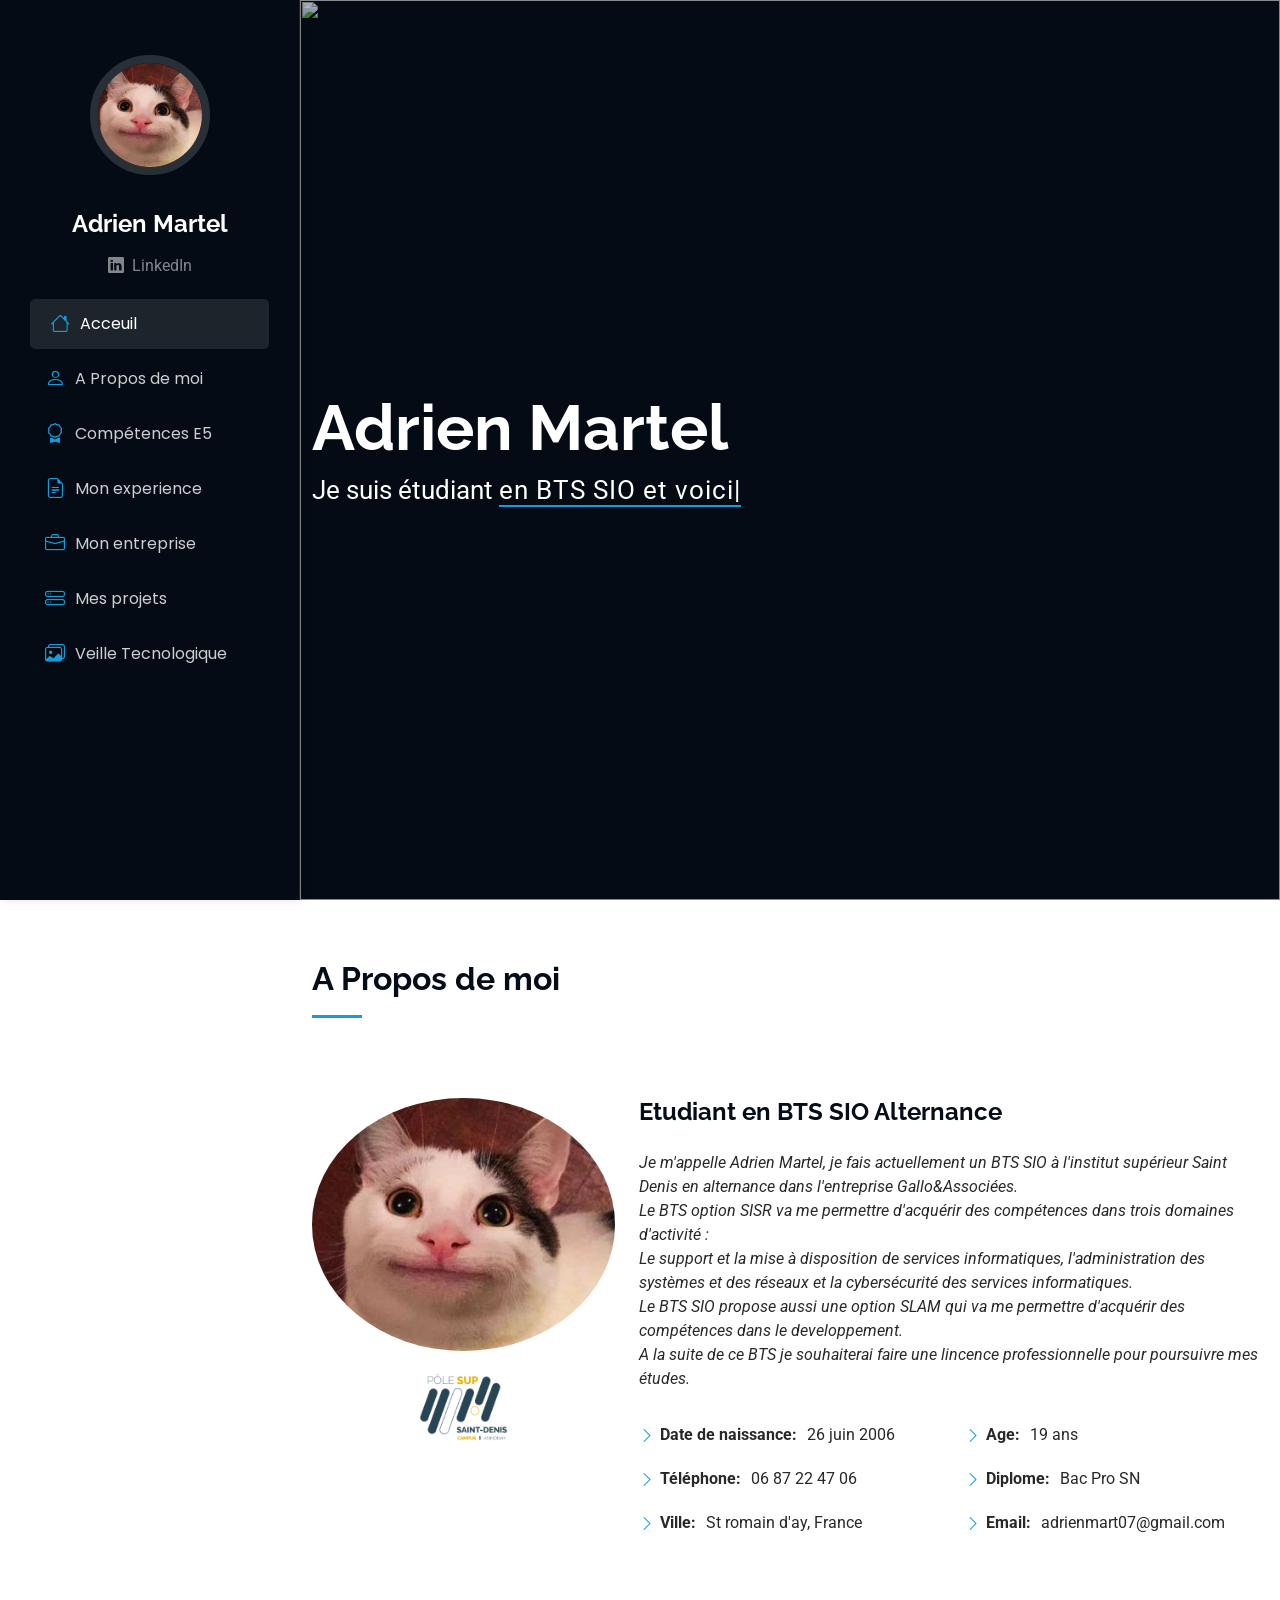
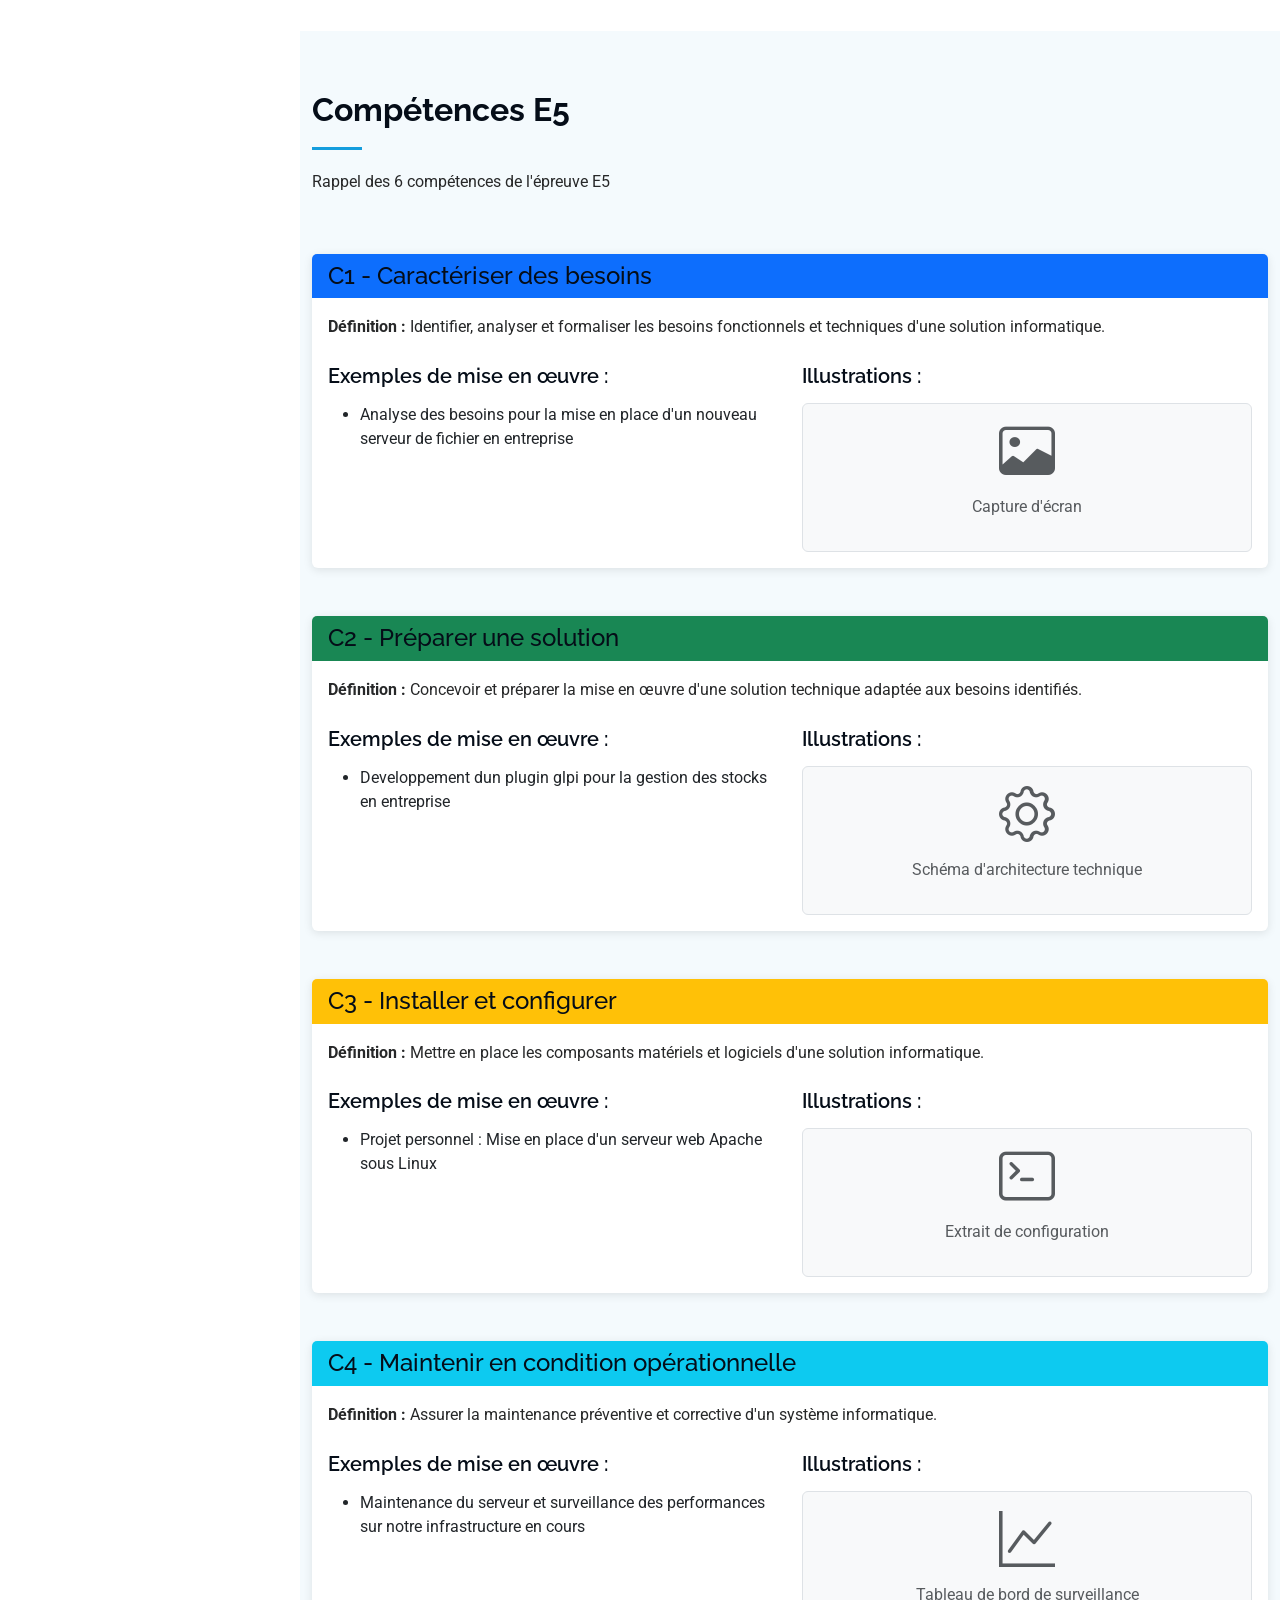
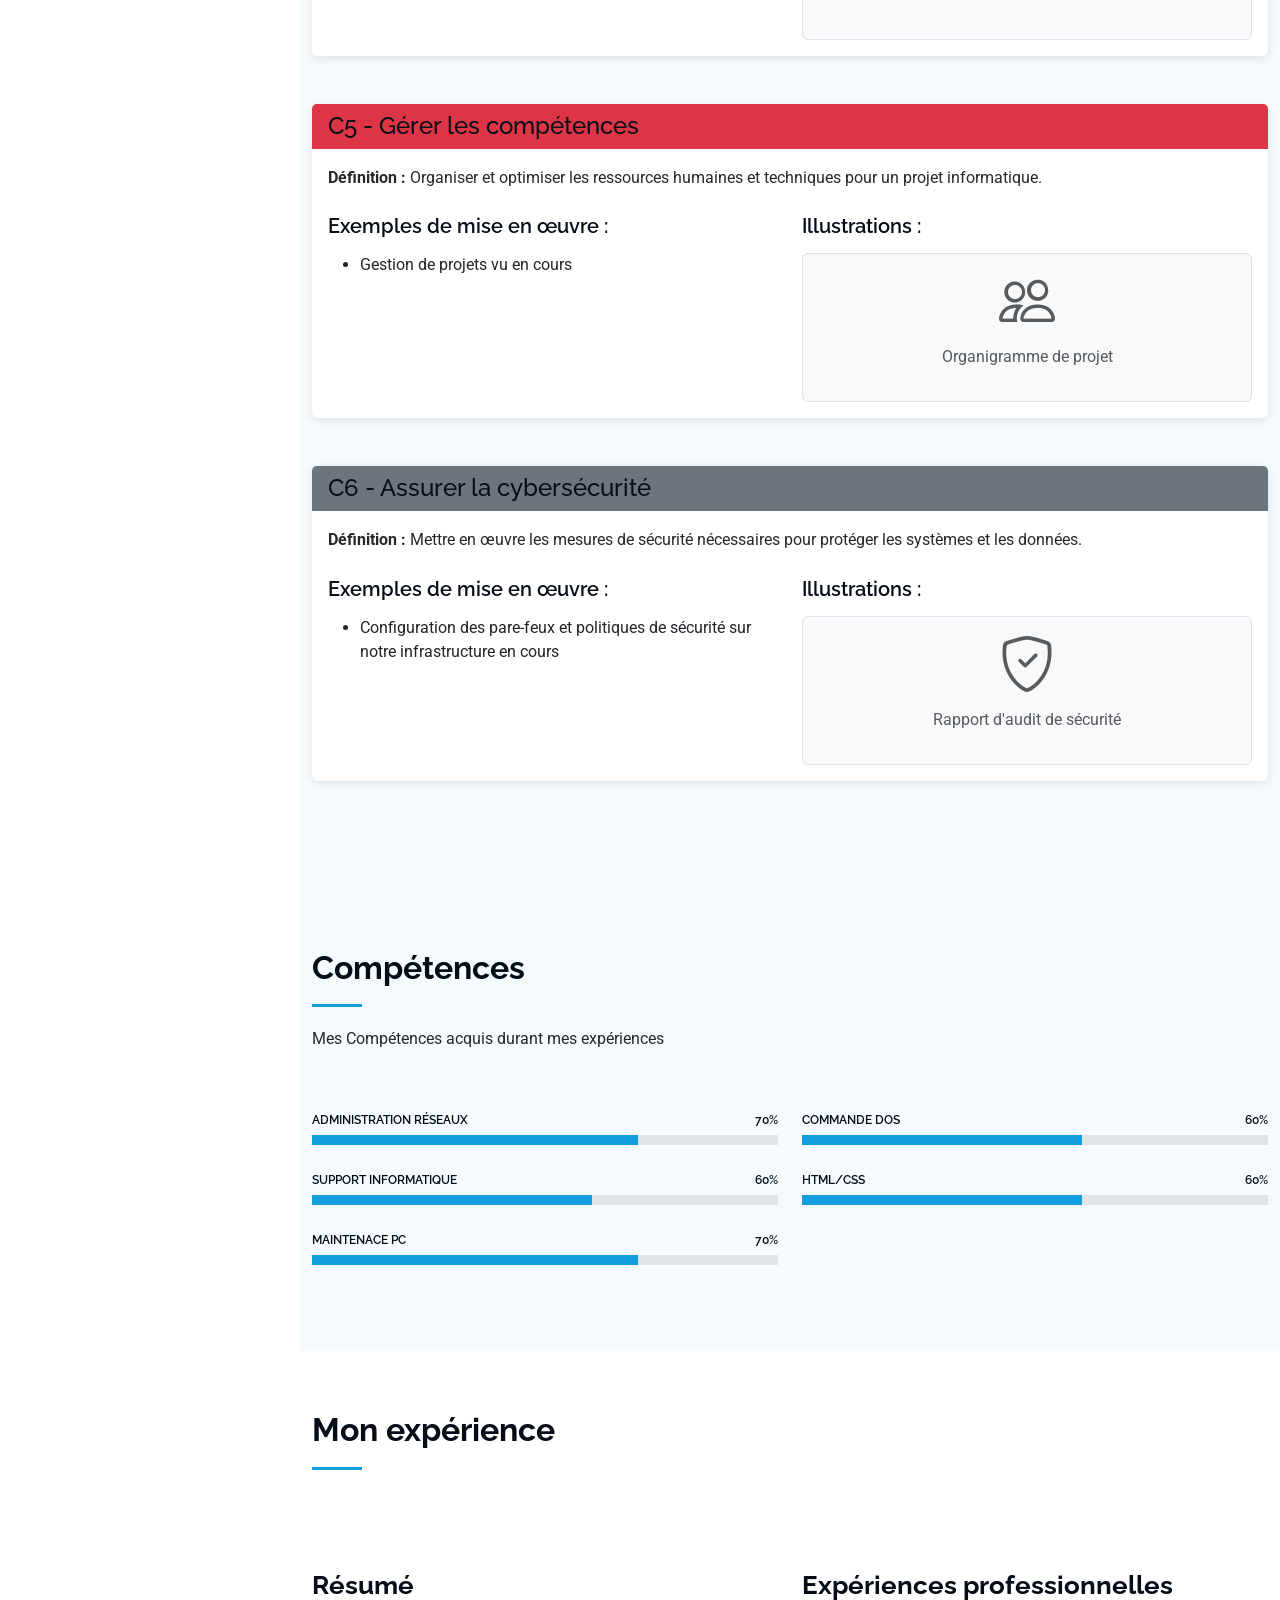
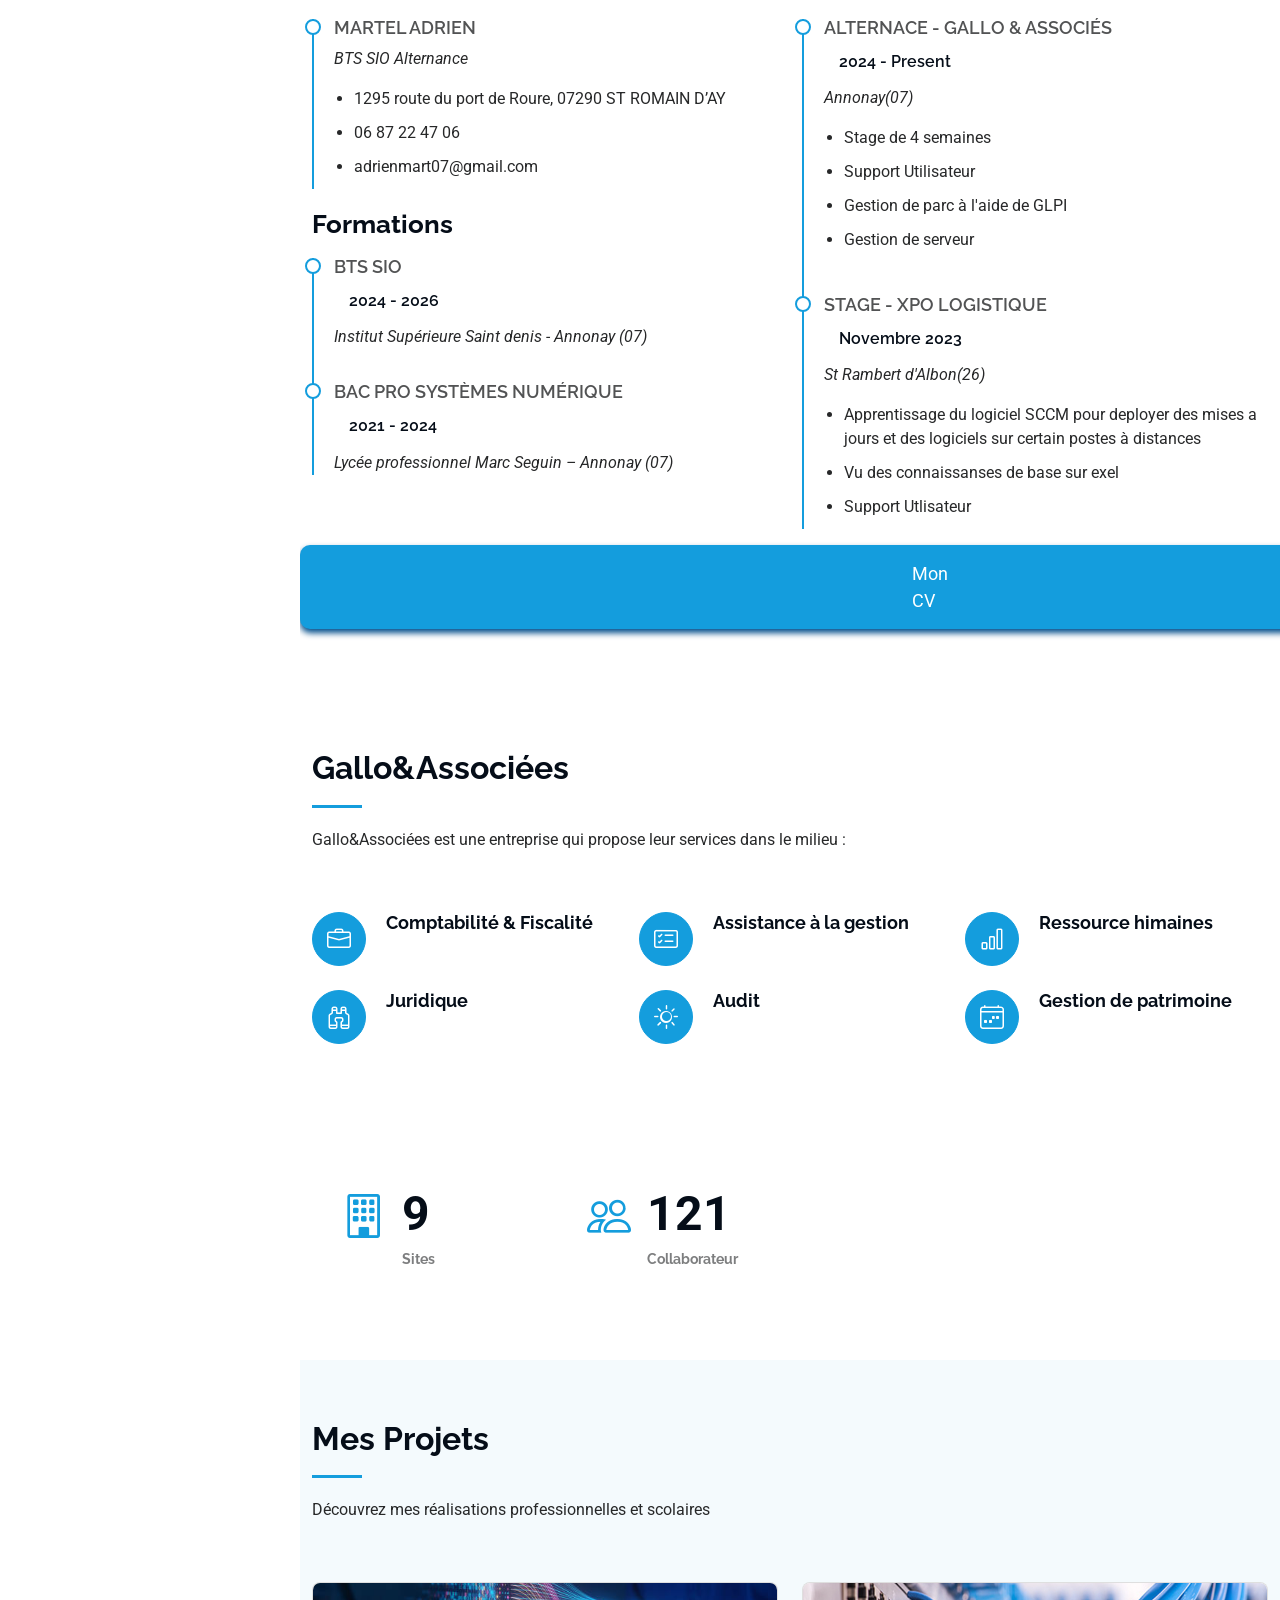
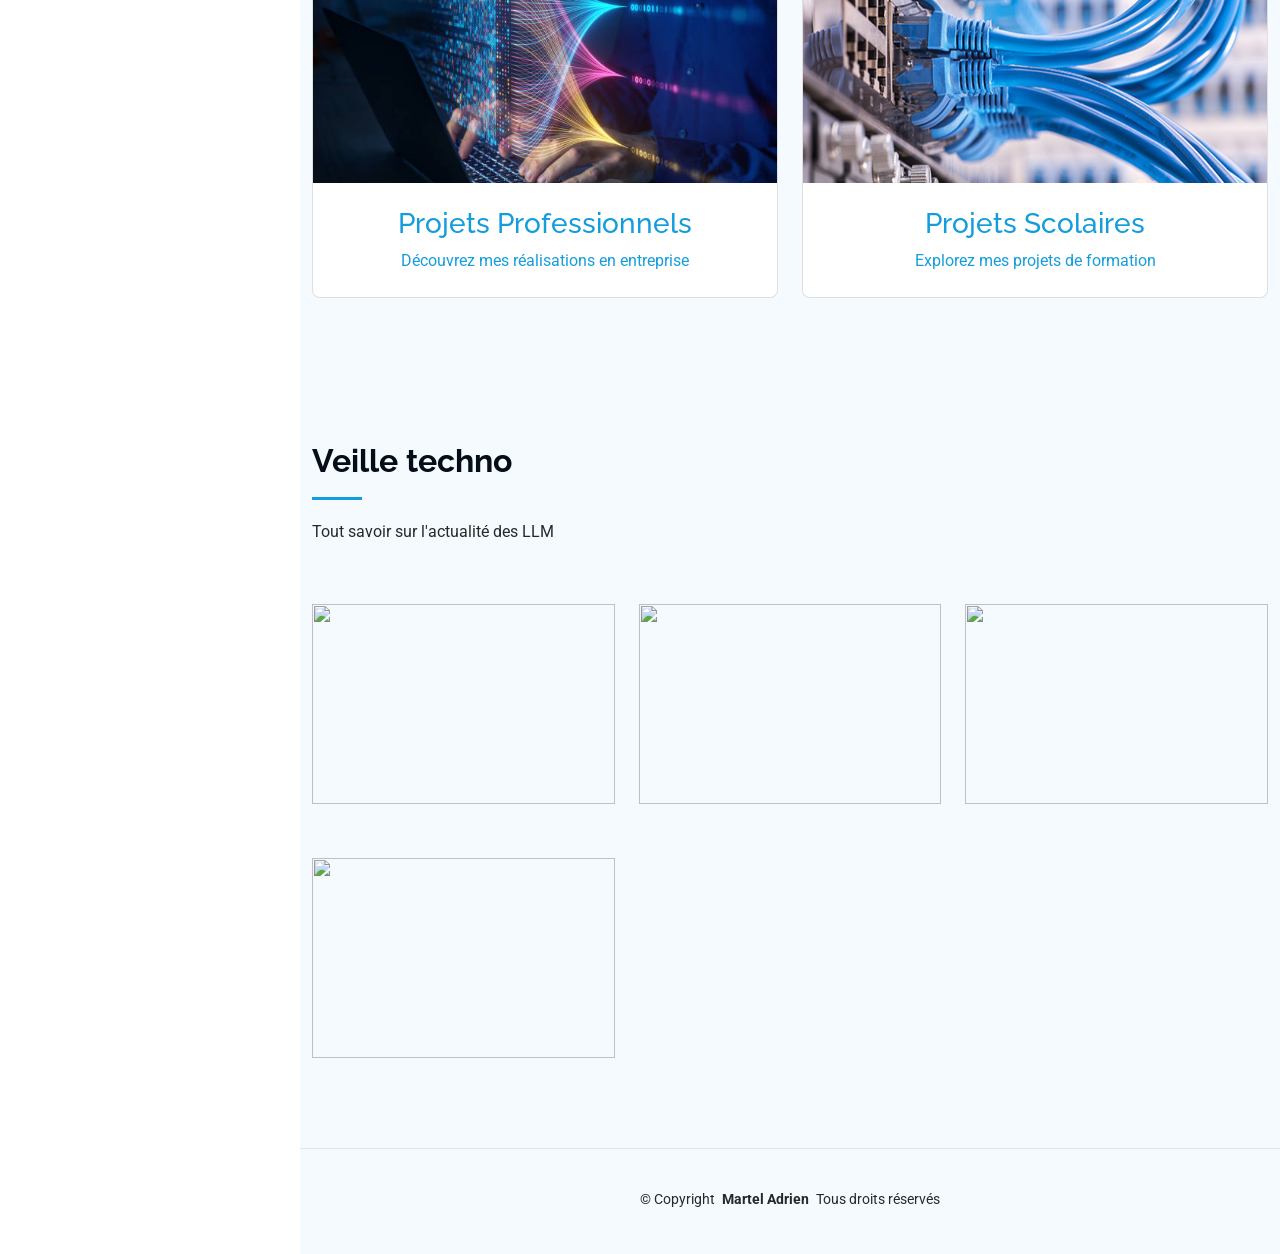
==== commit cb62db75: "projet pro" ====
--- a/index.html
+++ b/index.html
@@ -52,7 +52,7 @@
     </a>
 
     <div class="text-center mb-3">
-        <a href="https://fr.linkedin.com/mrt" class="text-white-50" target="_blank" rel="noopener noreferrer">
+        <a href="https://fr.linkedin.com/in/adrien-martel-94a323354" class="text-white-50" target="_blank" rel="noopener noreferrer">
           <i class="bi bi-linkedin me-1"></i> LinkedIn
         </a>
     </div>
--- a/assets/css/main.css
+++ b/assets/css/main.css
@@ -1554,4 +1554,41 @@
 .e5-competences ul li {
   margin-bottom: 8px;
   line-height: 1.5;
+}
+
+/* Styles pour les projets cliquables */
+.project-link {
+  display: block;
+  color: inherit;
+}
+
+.project-link:hover {
+  color: inherit;
+}
+
+.project-link .project-card {
+  transition: transform 0.3s ease, box-shadow 0.3s ease;
+  cursor: pointer;
+}
+
+.project-link:hover .project-card {
+  transform: translateY(-5px);
+  box-shadow: 0 10px 30px rgba(0, 0, 0, 0.15);
+}
+
+.project-link .project-card .card-img-top {
+  height: 200px;
+  object-fit: cover;
+  object-position: center;
+}
+
+.project-link .badge {
+  font-size: 0.875rem;
+  padding: 0.5rem 1rem;
+  transition: all 0.3s ease;
+}
+
+.project-link:hover .badge {
+  background-color: var(--accent-color) !important;
+  transform: scale(1.05);
 }
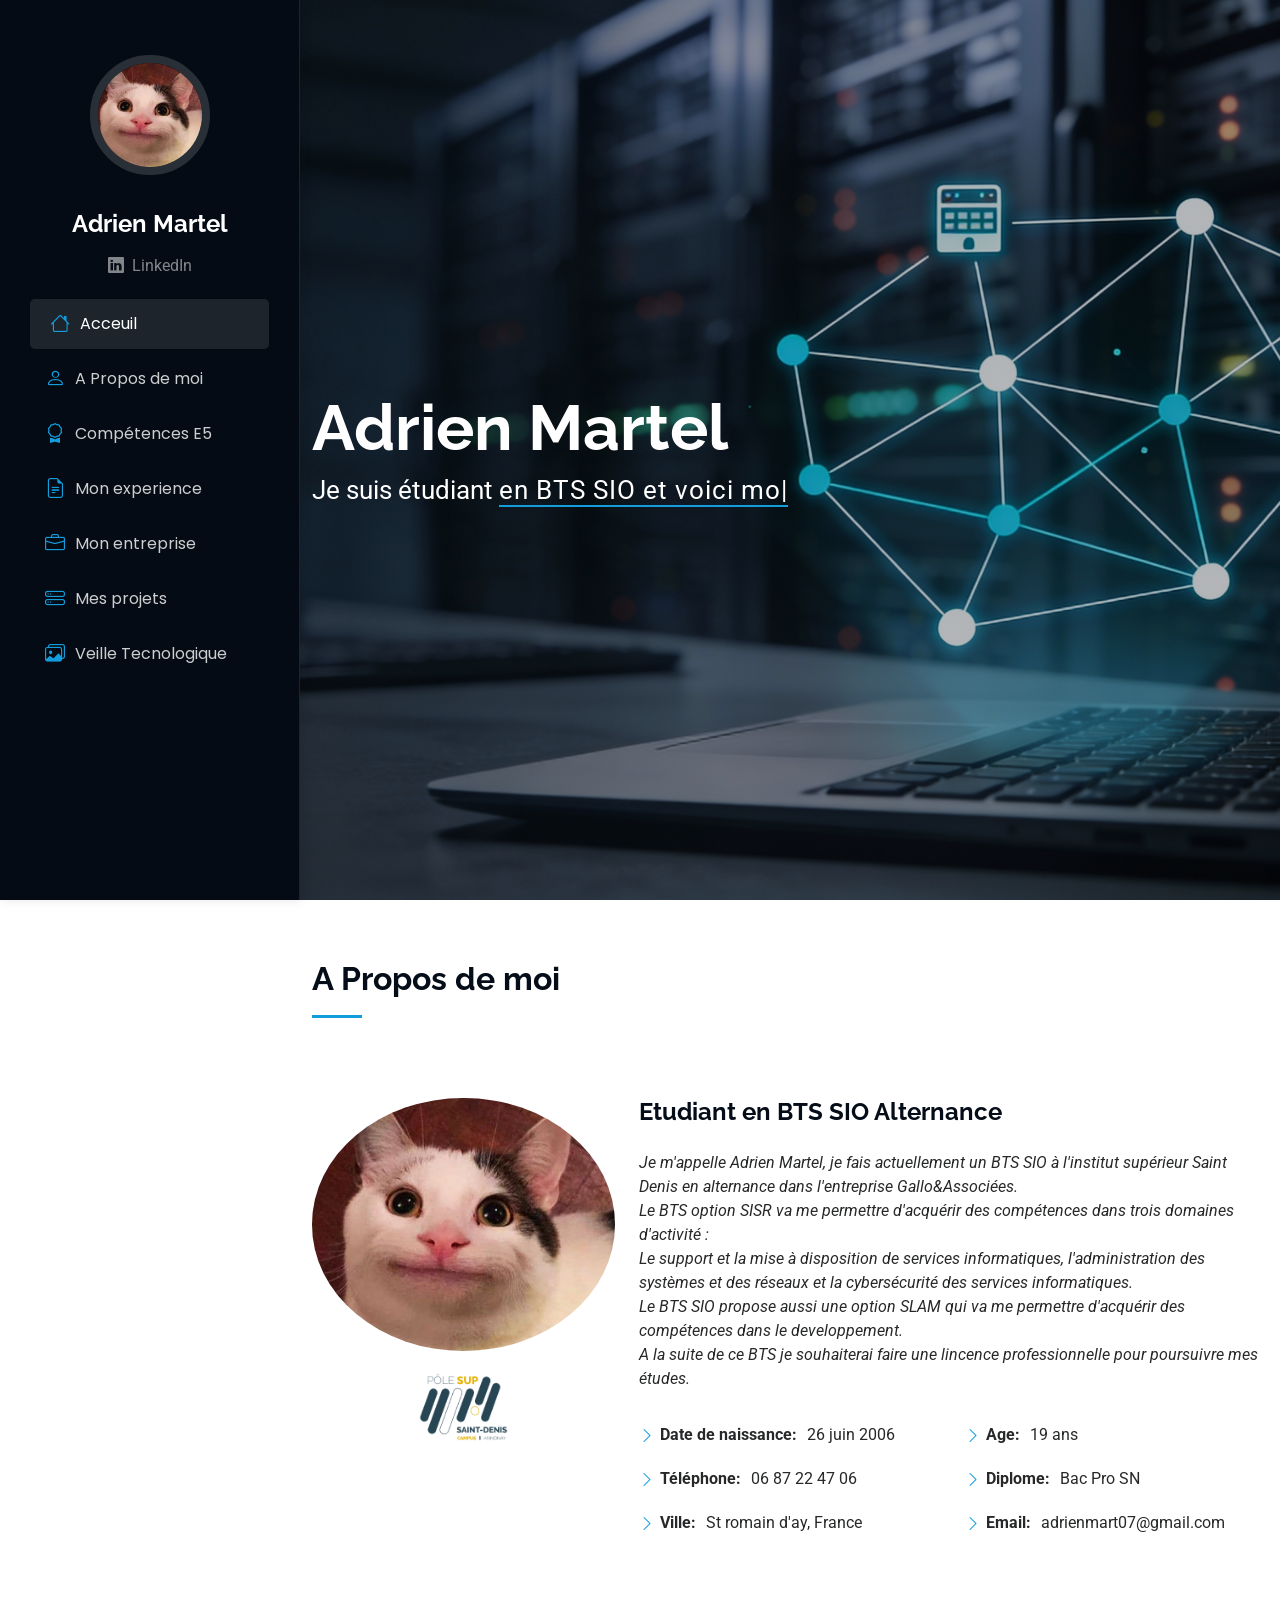
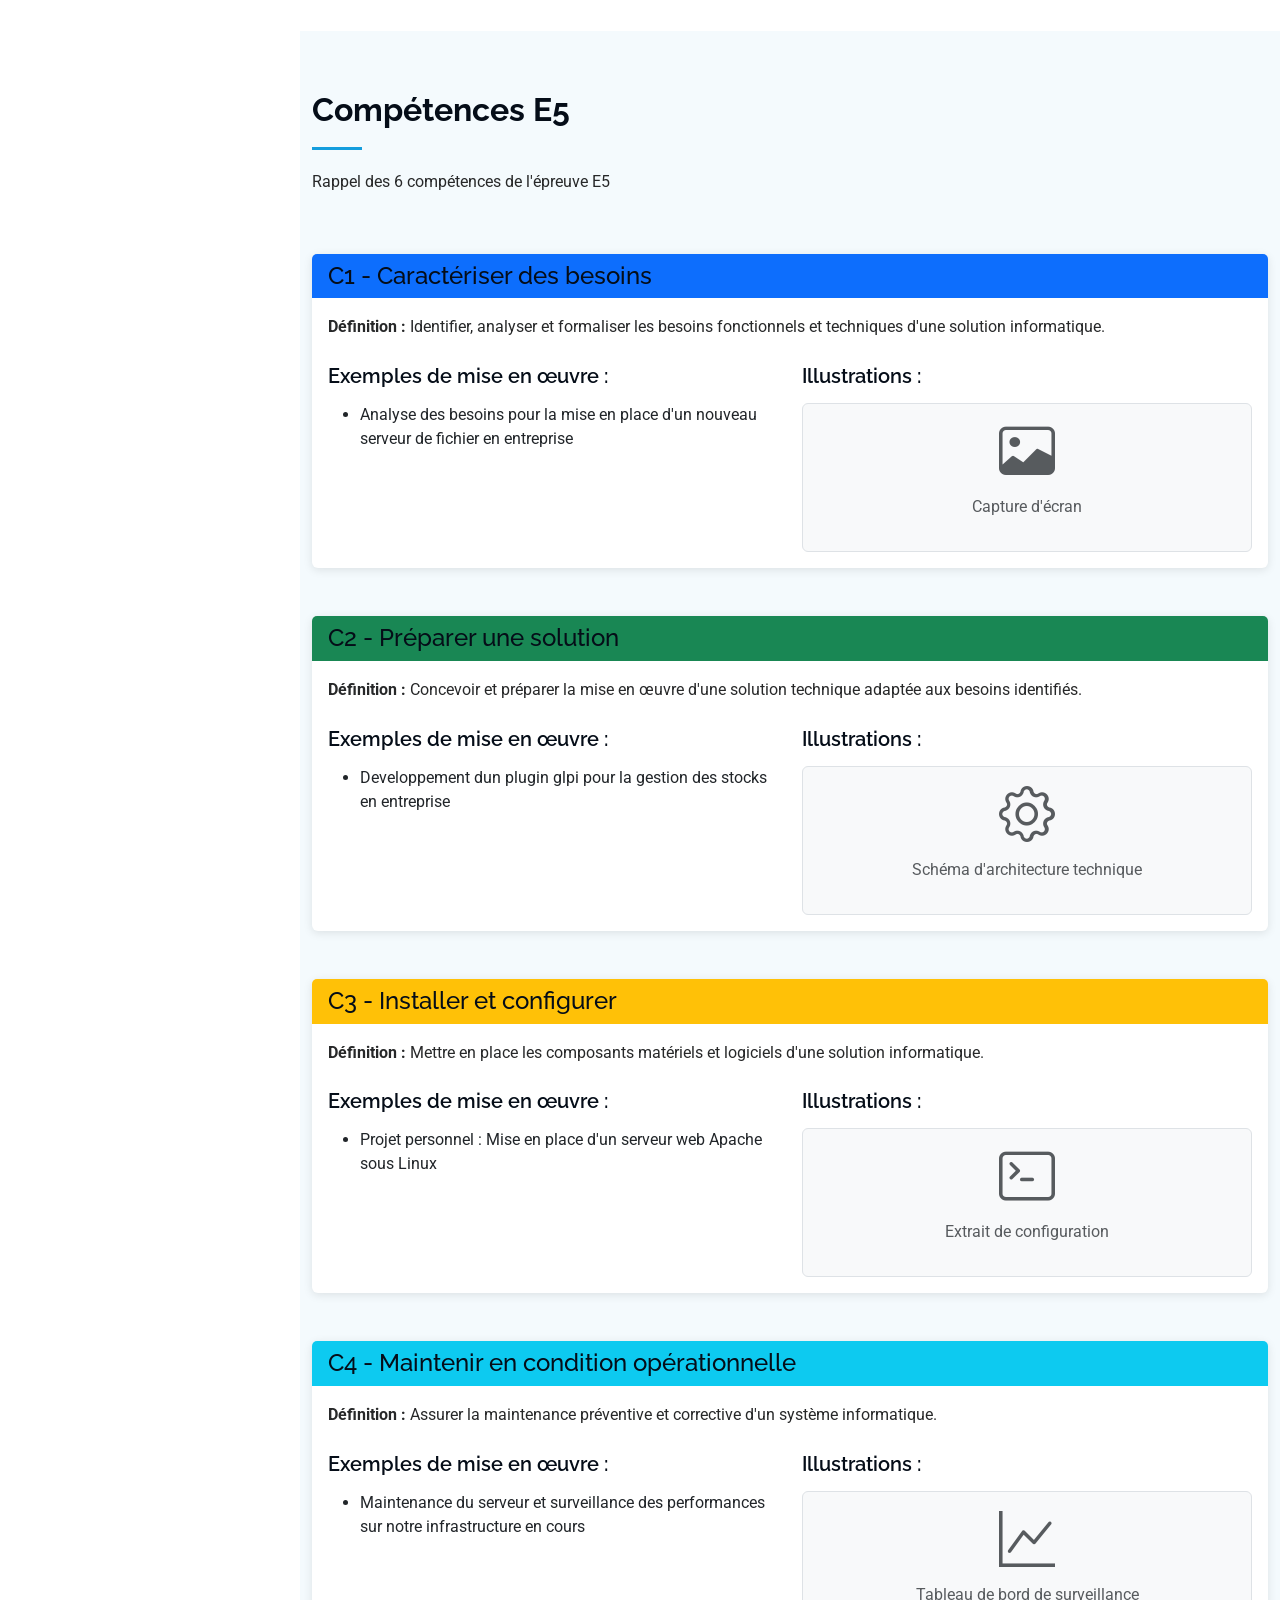
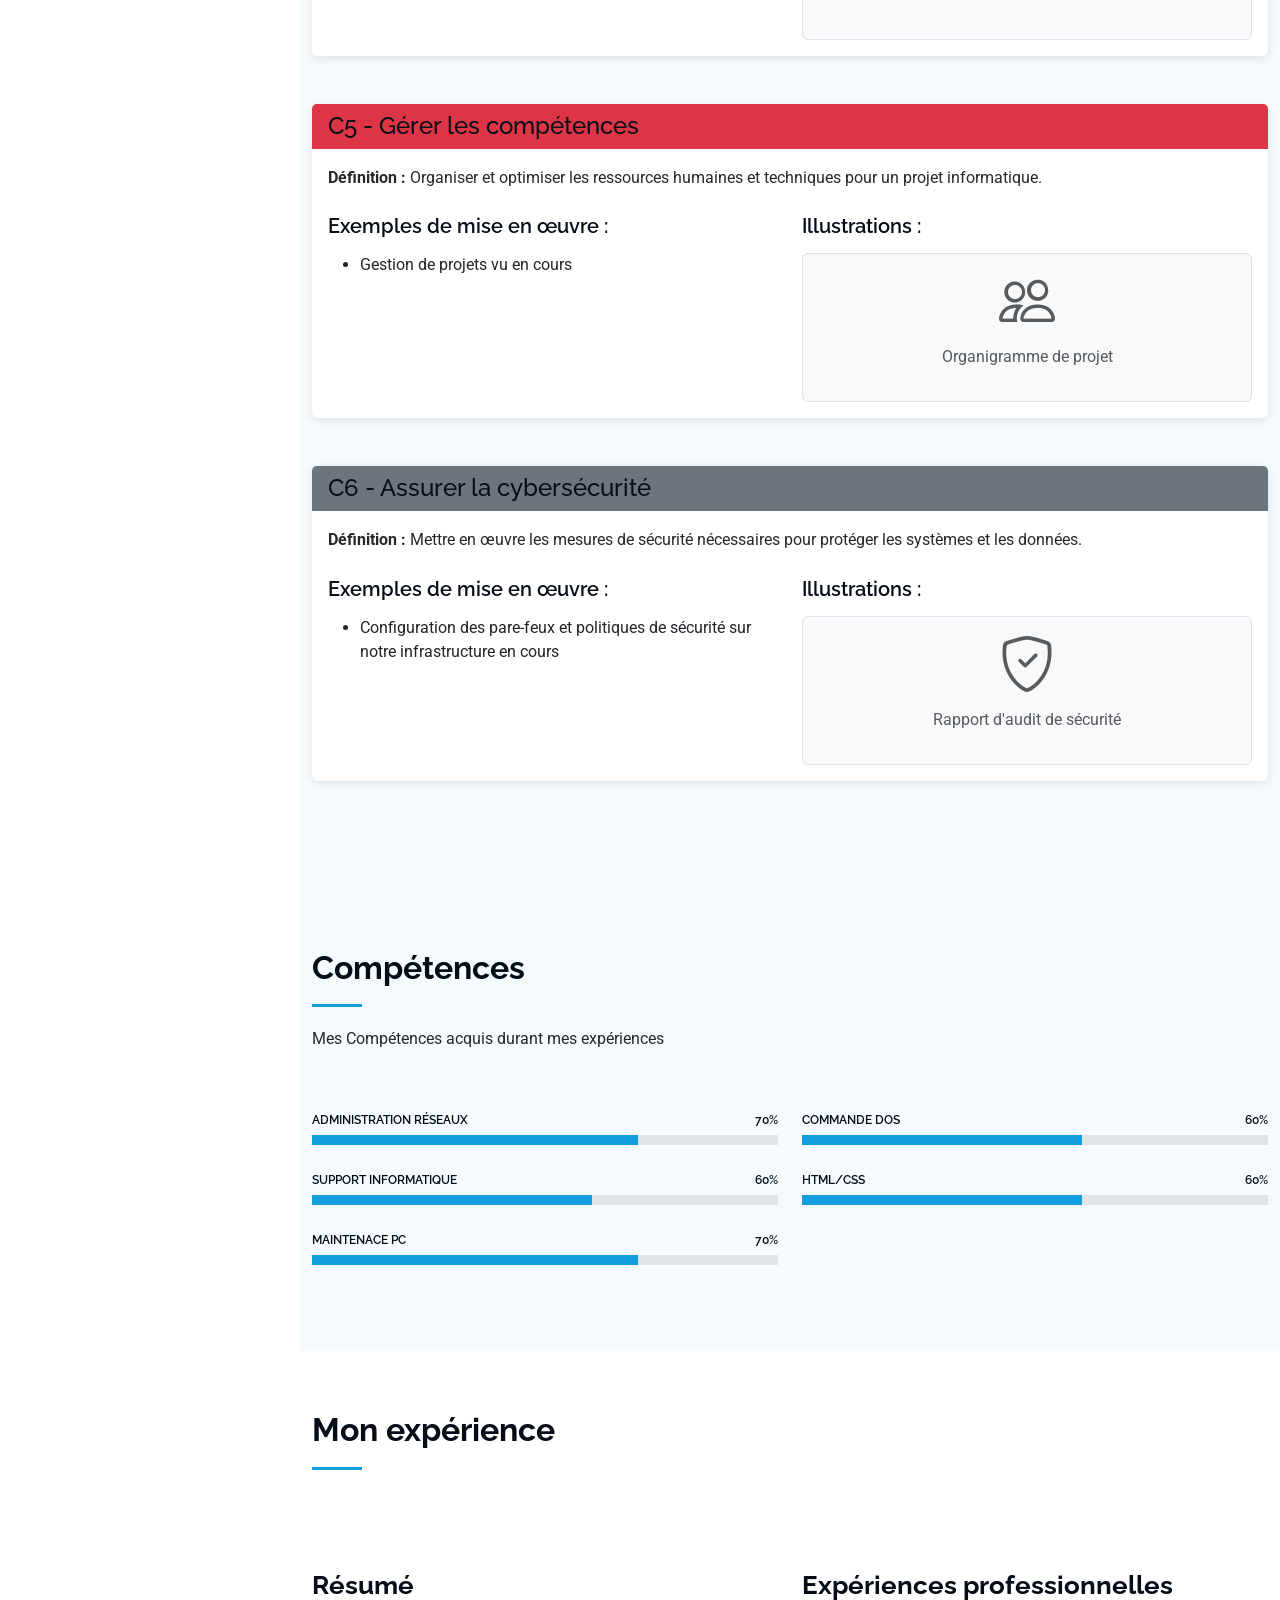
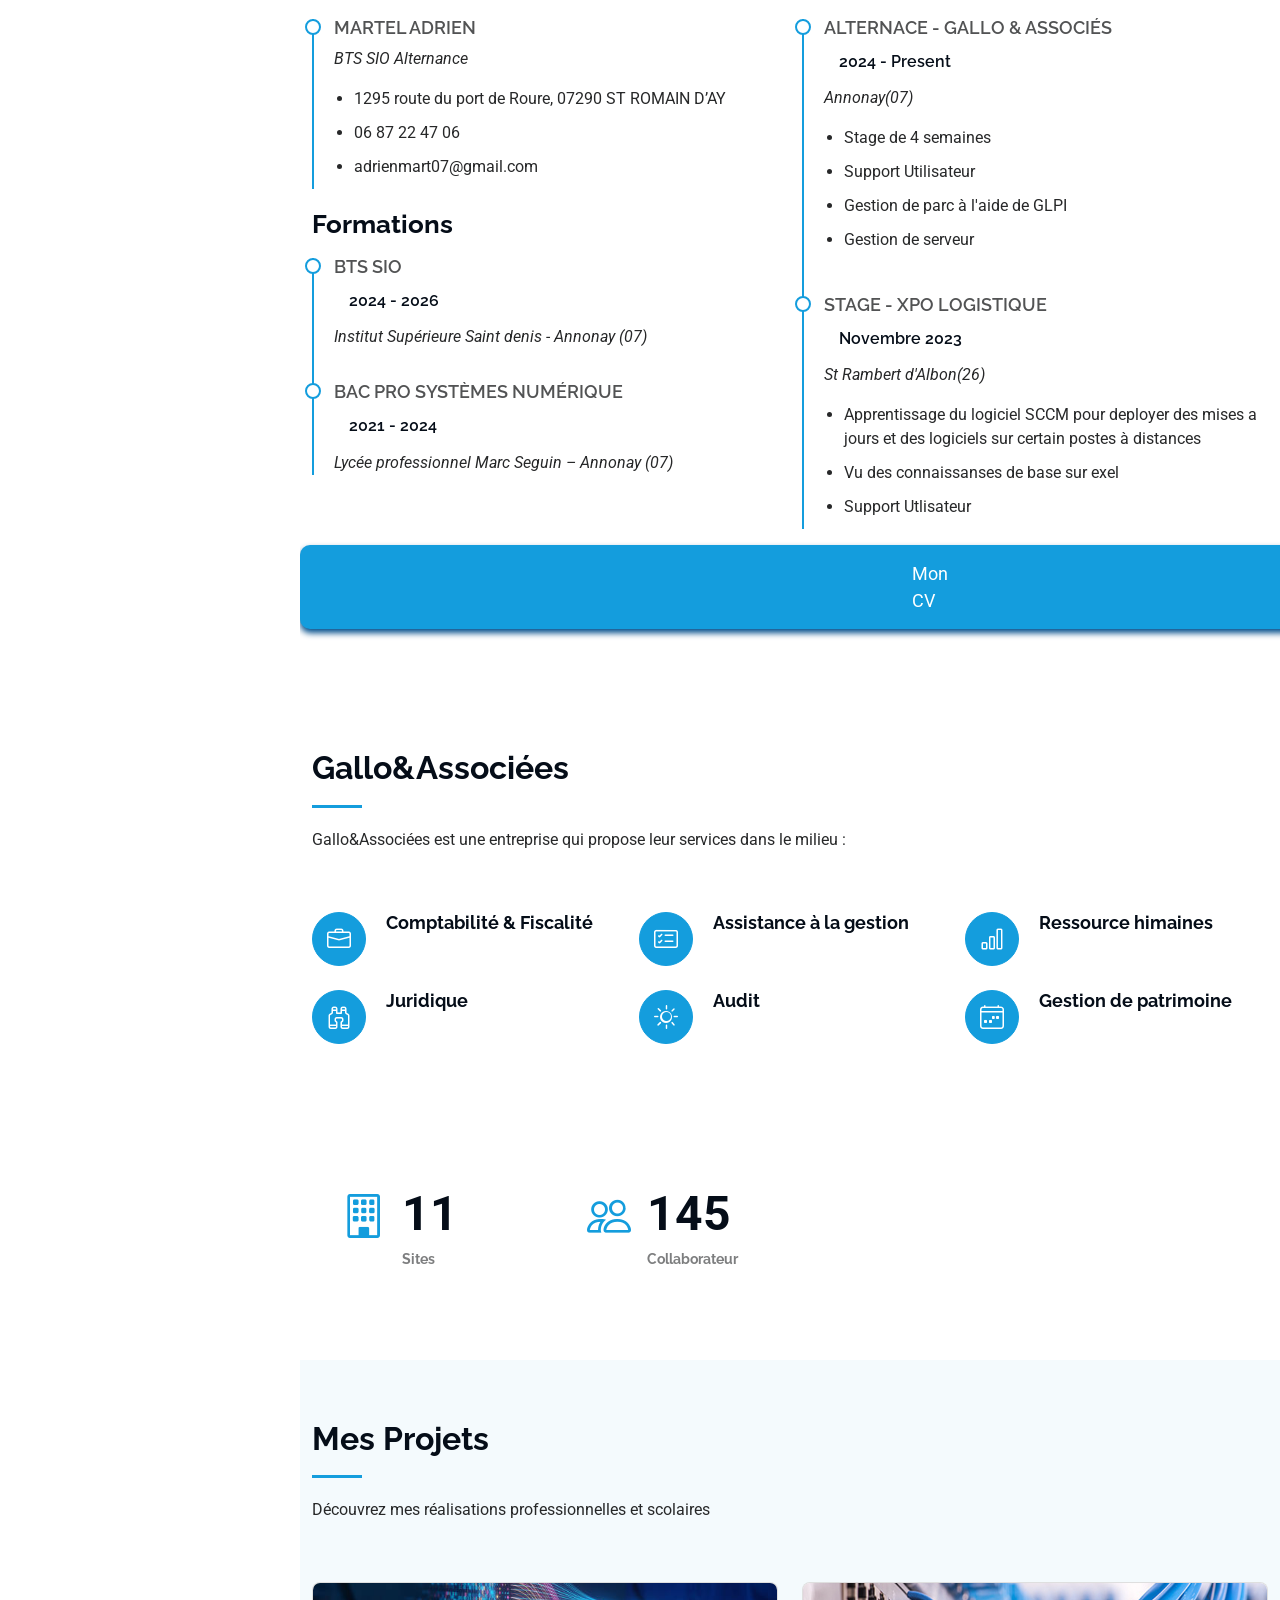
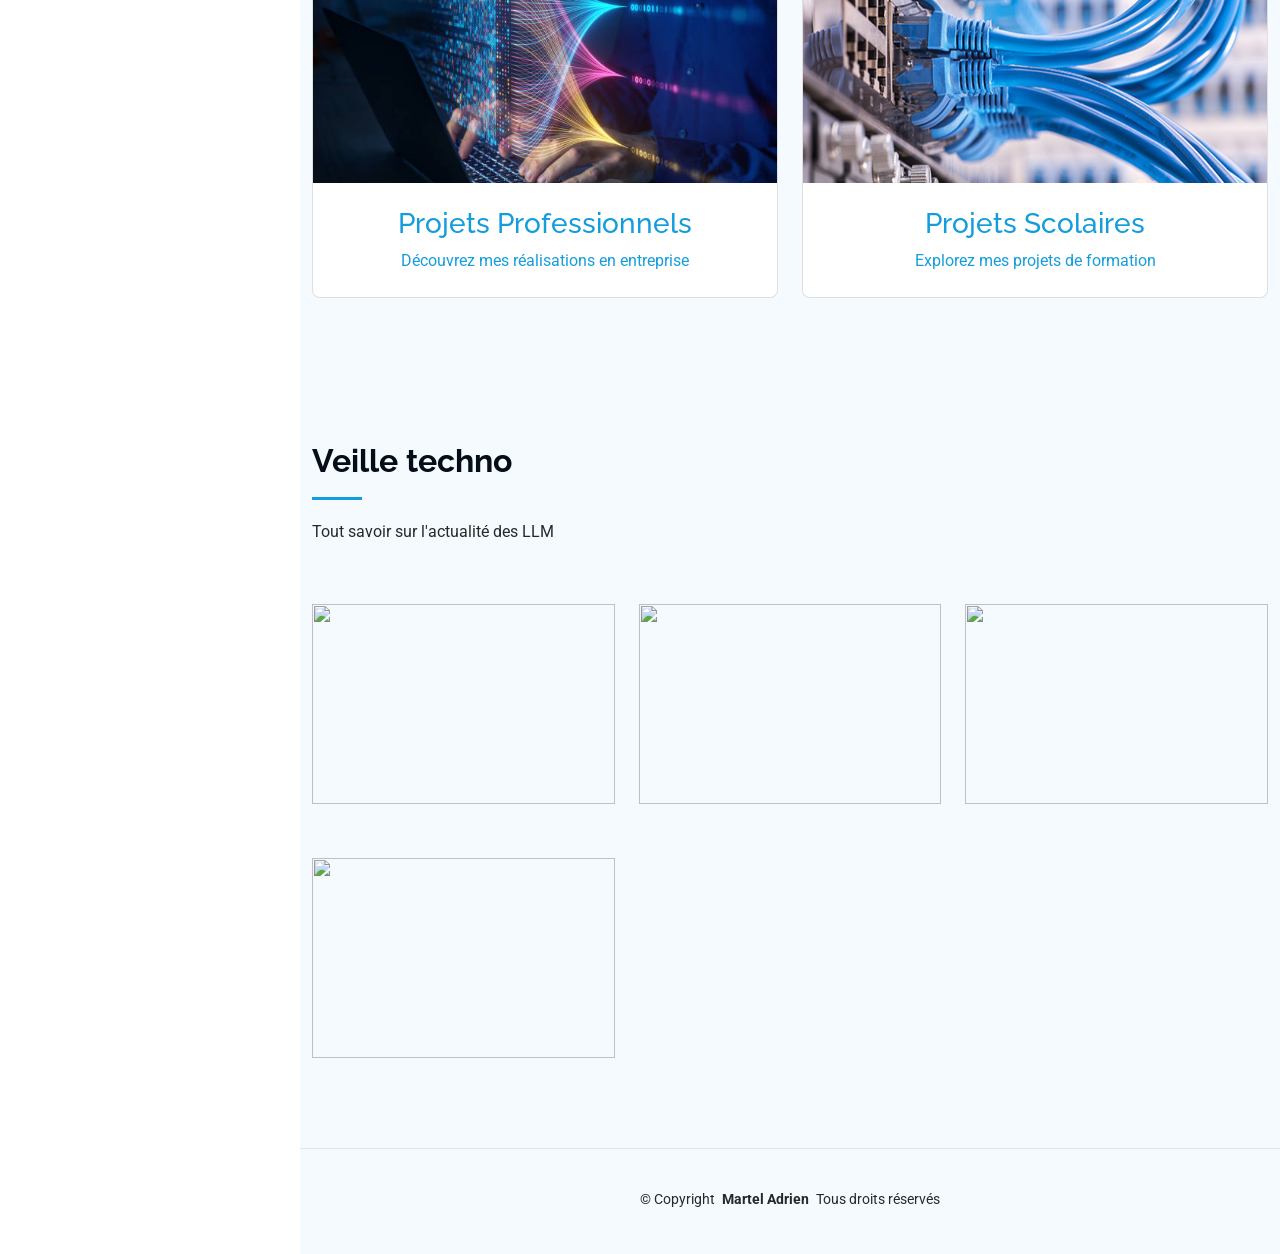
==== commit eeceaa85: "change fond ecran" ====
--- a/index.html
+++ b/index.html
@@ -76,7 +76,7 @@
     <!-- Hero Section -->
     <section id="hero" class="hero section dark-background">
 
-      <img src="assets/img/cablage.gif" alt="" data-aos="fade-in" class="">
+      <img src="assets/img/fd_portefolio.png" alt="" data-aos="fade-in" class="">
 
       <div class="container" data-aos="fade-up" data-aos-delay="100">
         <h2>Adrien Martel</h2>
--- a/assets/css/main.css
+++ b/assets/css/main.css
@@ -1591,4 +1591,87 @@
 .project-link:hover .badge {
   background-color: var(--accent-color) !important;
   transform: scale(1.05);
-}+}
+
+/* Styles pour la section projet scolaire */
+.project-overview {
+  background: linear-gradient(135deg, var(--surface-color) 0%, #f8f9fa 100%);
+  border: none;
+  box-shadow: 0 4px 15px rgba(0, 0, 0, 0.08);
+}
+
+.project-overview .card-title {
+  color: var(--heading-color);
+  font-weight: 700;
+}
+
+.tech-item {
+  padding: 1.5rem;
+  border-radius: 10px;
+  background: var(--surface-color);
+  transition: all 0.3s ease;
+  border: 1px solid rgba(0, 0, 0, 0.05);
+}
+
+.tech-item:hover {
+  transform: translateY(-5px);
+  box-shadow: 0 8px 25px rgba(0, 0, 0, 0.1);
+  border-color: var(--accent-color);
+}
+
+.competence-tags .badge {
+  font-size: 0.8rem;
+  padding: 0.5rem 0.8rem;
+  margin-bottom: 0.5rem;
+}
+
+.demo-placeholder {
+  min-height: 150px;
+  display: flex;
+  flex-direction: column;
+  justify-content: center;
+  align-items: center;
+  transition: all 0.3s ease;
+  cursor: pointer;
+}
+
+.demo-placeholder:hover {
+  background-color: #e9ecef;
+  border-color: var(--accent-color);
+  transform: scale(1.02);
+}
+
+.learning-summary {
+  background-color: #f8f9fa;
+  padding: 1.5rem;
+  border-radius: 8px;
+  border-left: 4px solid var(--accent-color);
+}
+
+/* Animation pour les cartes */
+#portfolio-project .card {
+  transition: all 0.3s ease;
+  border: none;
+  box-shadow: 0 2px 10px rgba(0, 0, 0, 0.08);
+}
+
+#portfolio-project .card:hover {
+  transform: translateY(-3px);
+  box-shadow: 0 8px 25px rgba(0, 0, 0, 0.12);
+}
+
+/* Styles pour les headers de cartes */
+#portfolio-project .card-header {
+  border-bottom: none;
+  font-weight: 600;
+  font-size: 1.1rem;
+}
+
+/* Icônes colorées */
+.text-primary { color: var(--accent-color) !important; }
+.text-success { color: #28a745 !important; }
+.text-warning { color: #ffc107 !important; }
+.text-danger { color: #dc3545 !important; }
+.text-info { color: #17a2b8 !important; }
+.text-secondary { color: #6c757d !important; }
+.text-dark { color: #343a40 !important; }
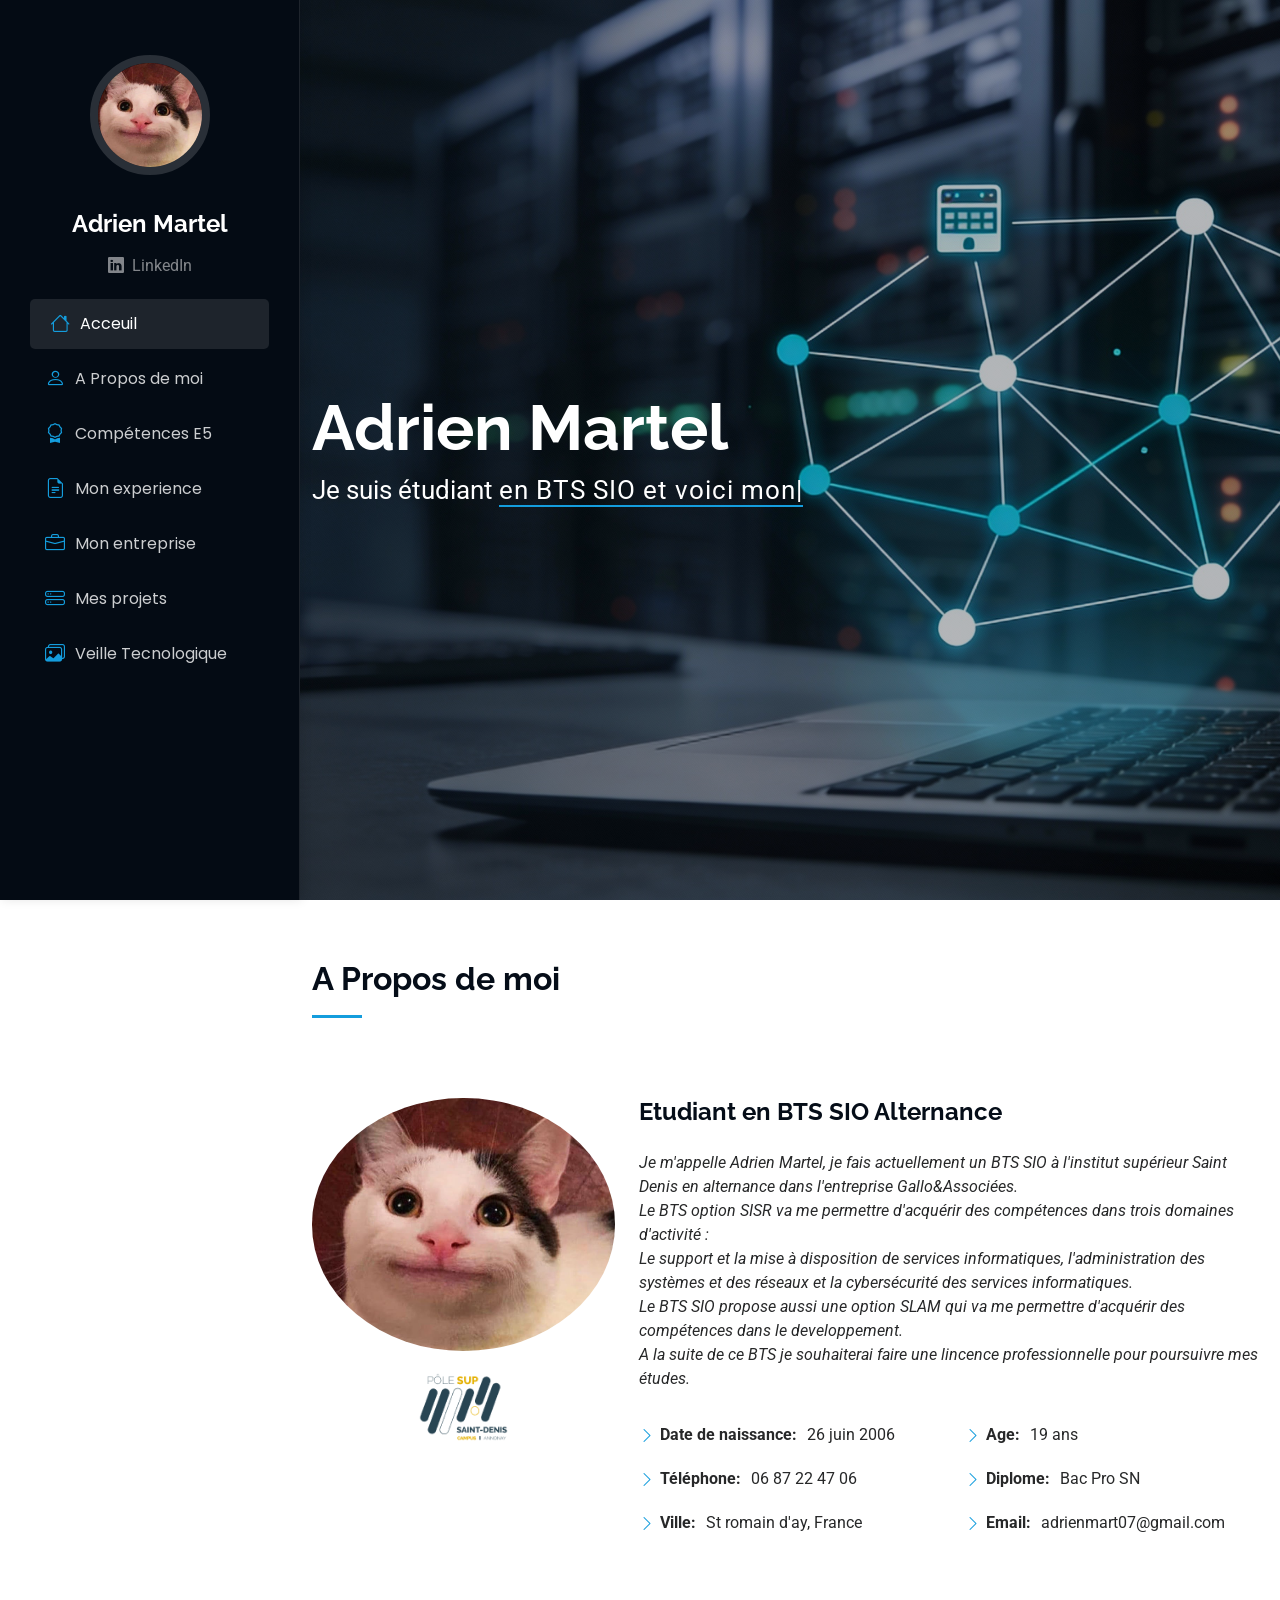
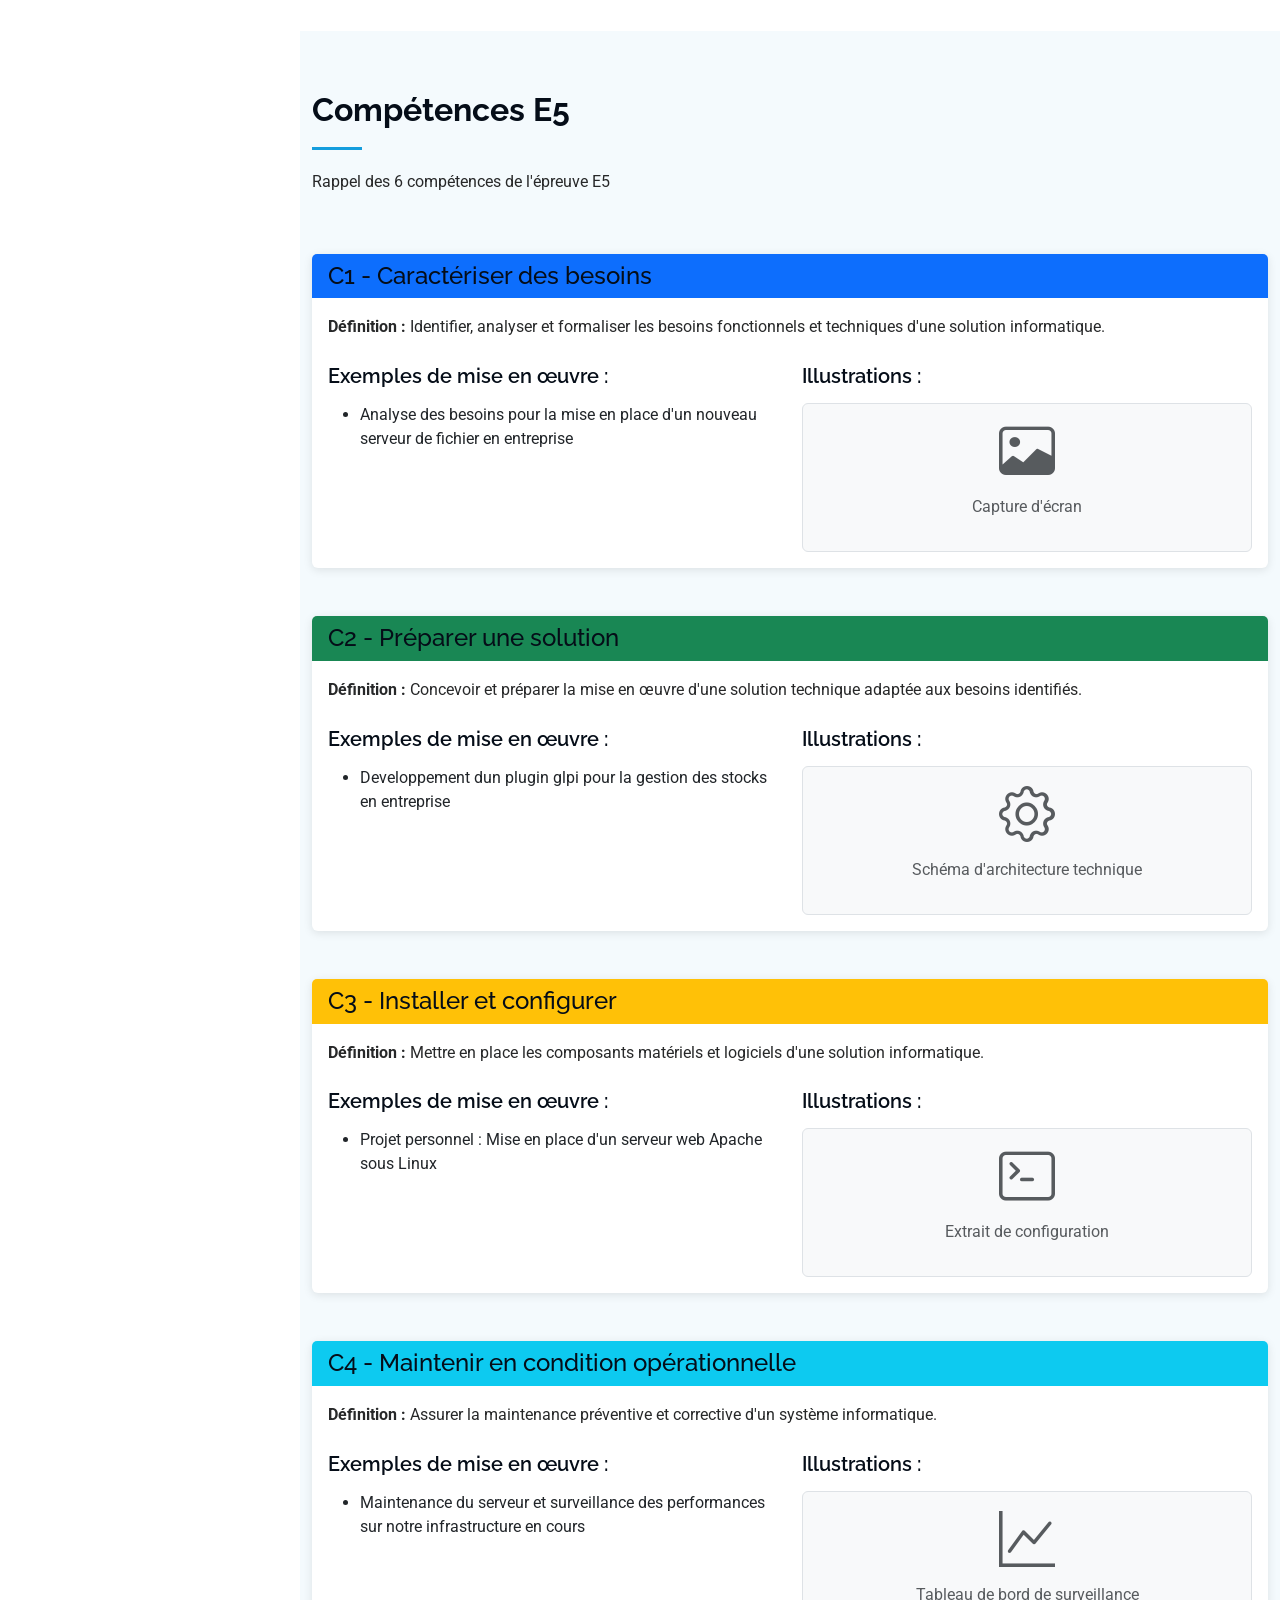
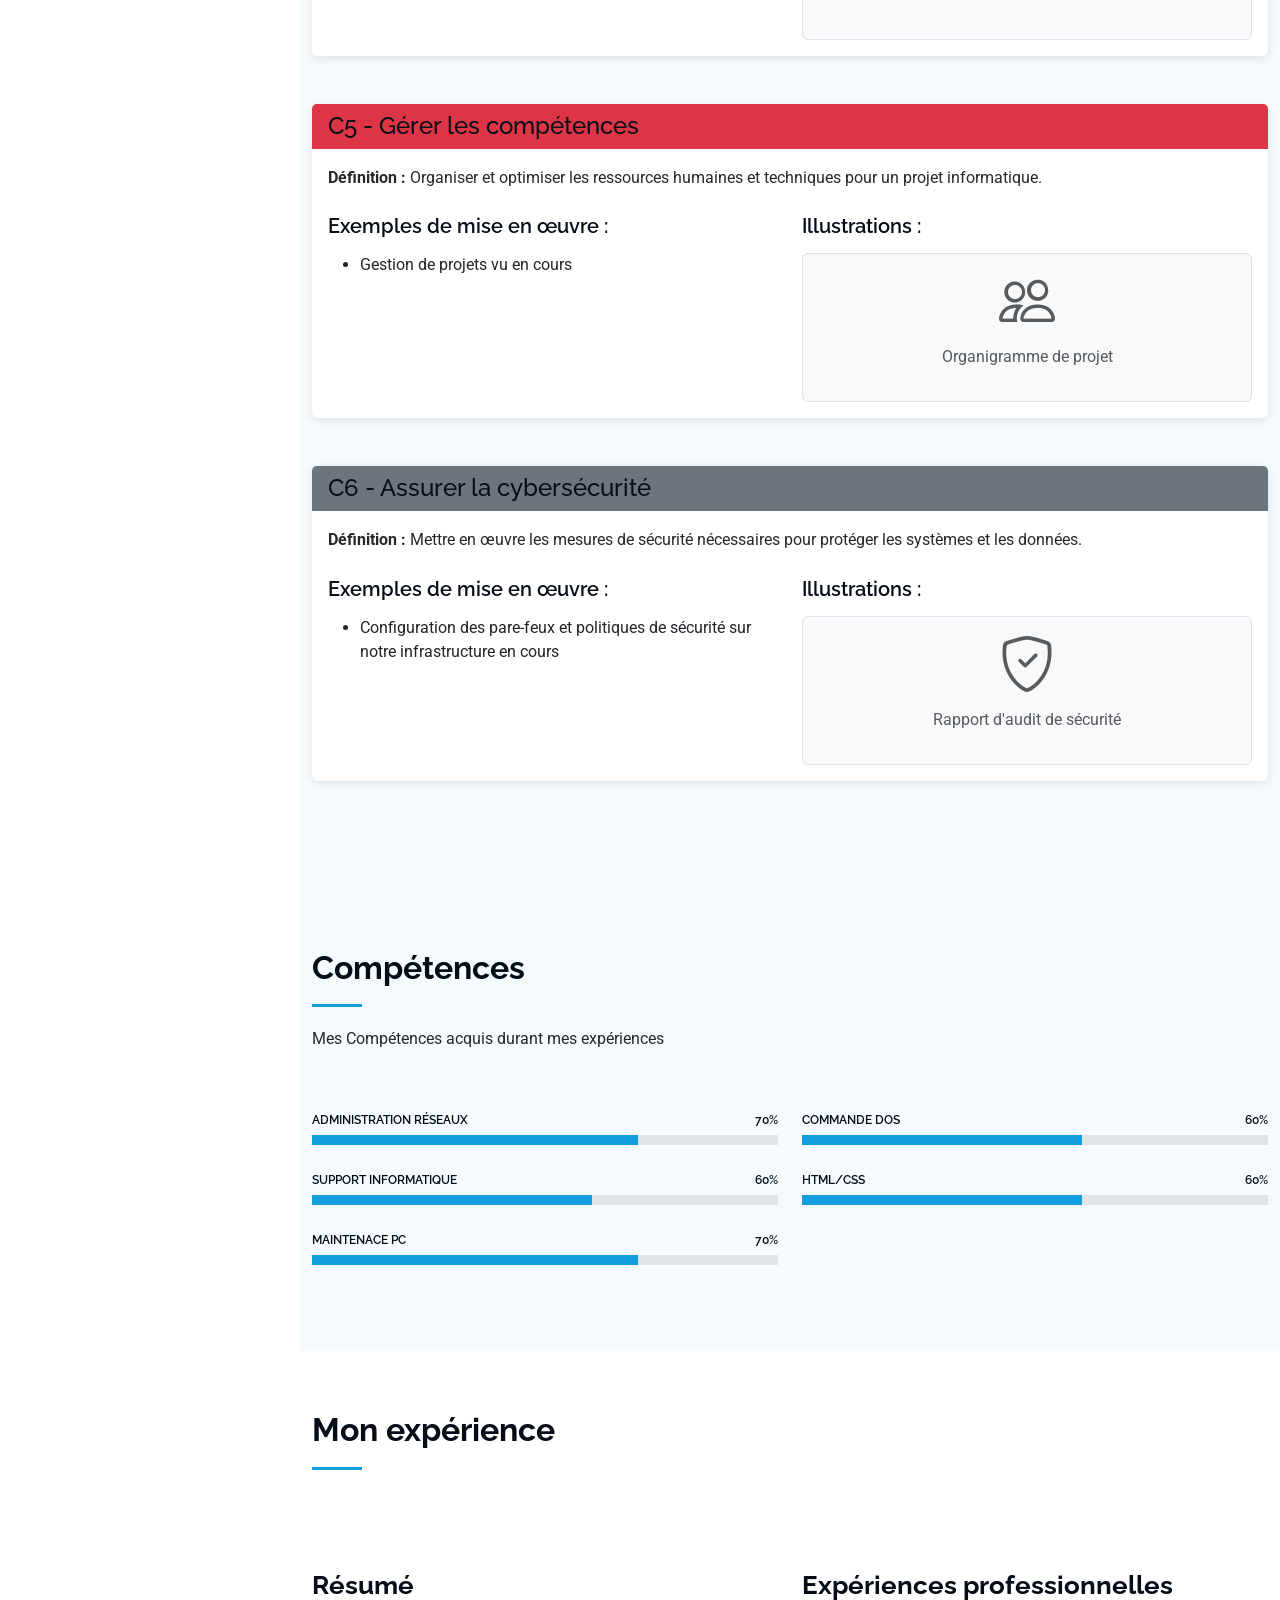
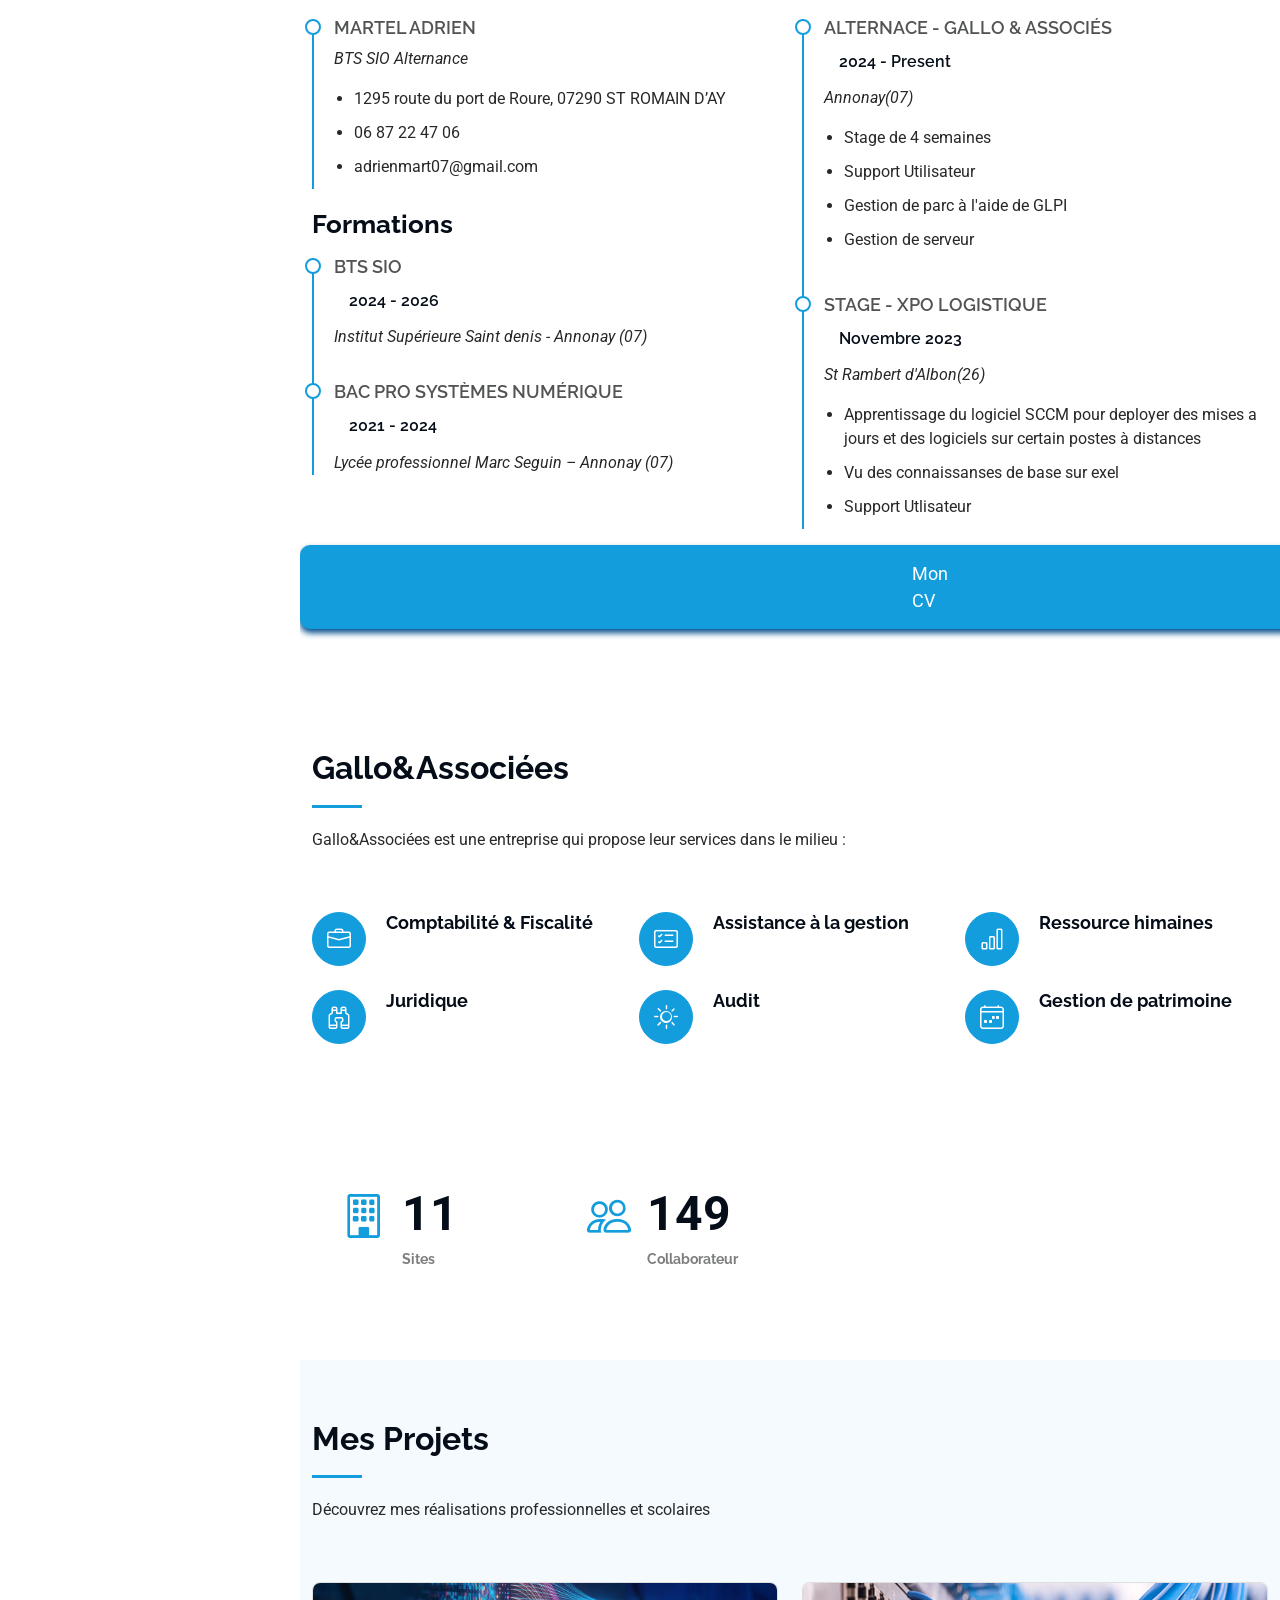
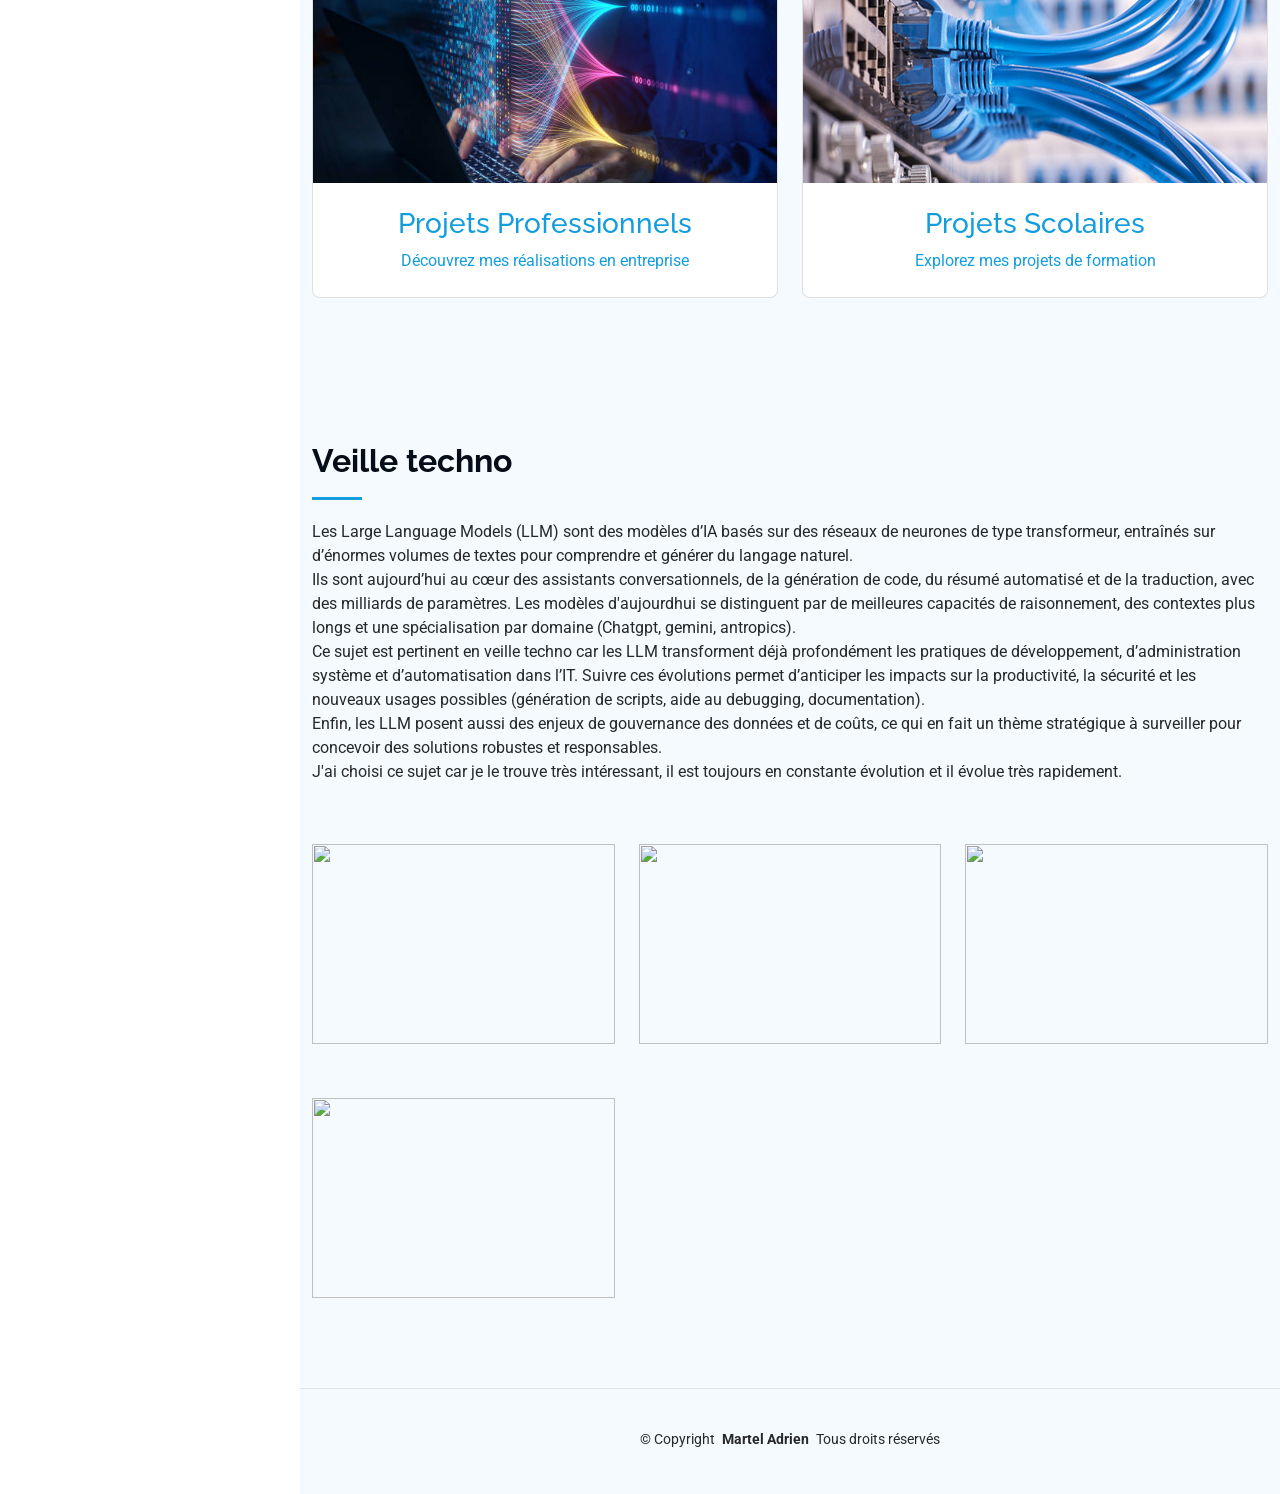
==== commit 04fd771d: "maj veille" ====
--- a/index.html
+++ b/index.html
@@ -613,7 +613,12 @@
       <!-- Section Title -->
       <div class="container section-title" data-aos="fade-up">
         <h2>Veille techno</h2>
-        <p>Tout savoir sur l'actualité des LLM</p>
+        <p>Les Large Language Models (LLM) sont des modèles d’IA basés sur des réseaux de neurones de type transformeur, entraînés sur d’énormes volumes de textes pour comprendre et générer du langage naturel. 
+          <br>Ils sont aujourd’hui au cœur des assistants conversationnels, de la génération de code, du résumé automatisé et de la traduction, avec des milliards de paramètres. Les modèles d'aujourdhui se distinguent par de meilleures capacités de raisonnement, des contextes plus longs et une spécialisation par domaine (Chatgpt, gemini, antropics).
+          <br>Ce sujet est pertinent en veille techno car les LLM transforment déjà profondément les pratiques de développement, d’administration système et d’automatisation dans l’IT. Suivre ces évolutions permet d’anticiper les impacts sur la productivité, la sécurité et les nouveaux usages possibles (génération de scripts, aide au debugging, documentation).
+          <br>Enfin, les LLM posent aussi des enjeux de gouvernance des données et de coûts, ce qui en fait un thème stratégique à surveiller pour concevoir des solutions robustes et responsables.
+          <br>J'ai choisi ce sujet car je le trouve très intéressant, il est toujours en constante évolution et il évolue très rapidement.
+        </p>
       </div><!-- End Section Title -->
 
       <div class="container">
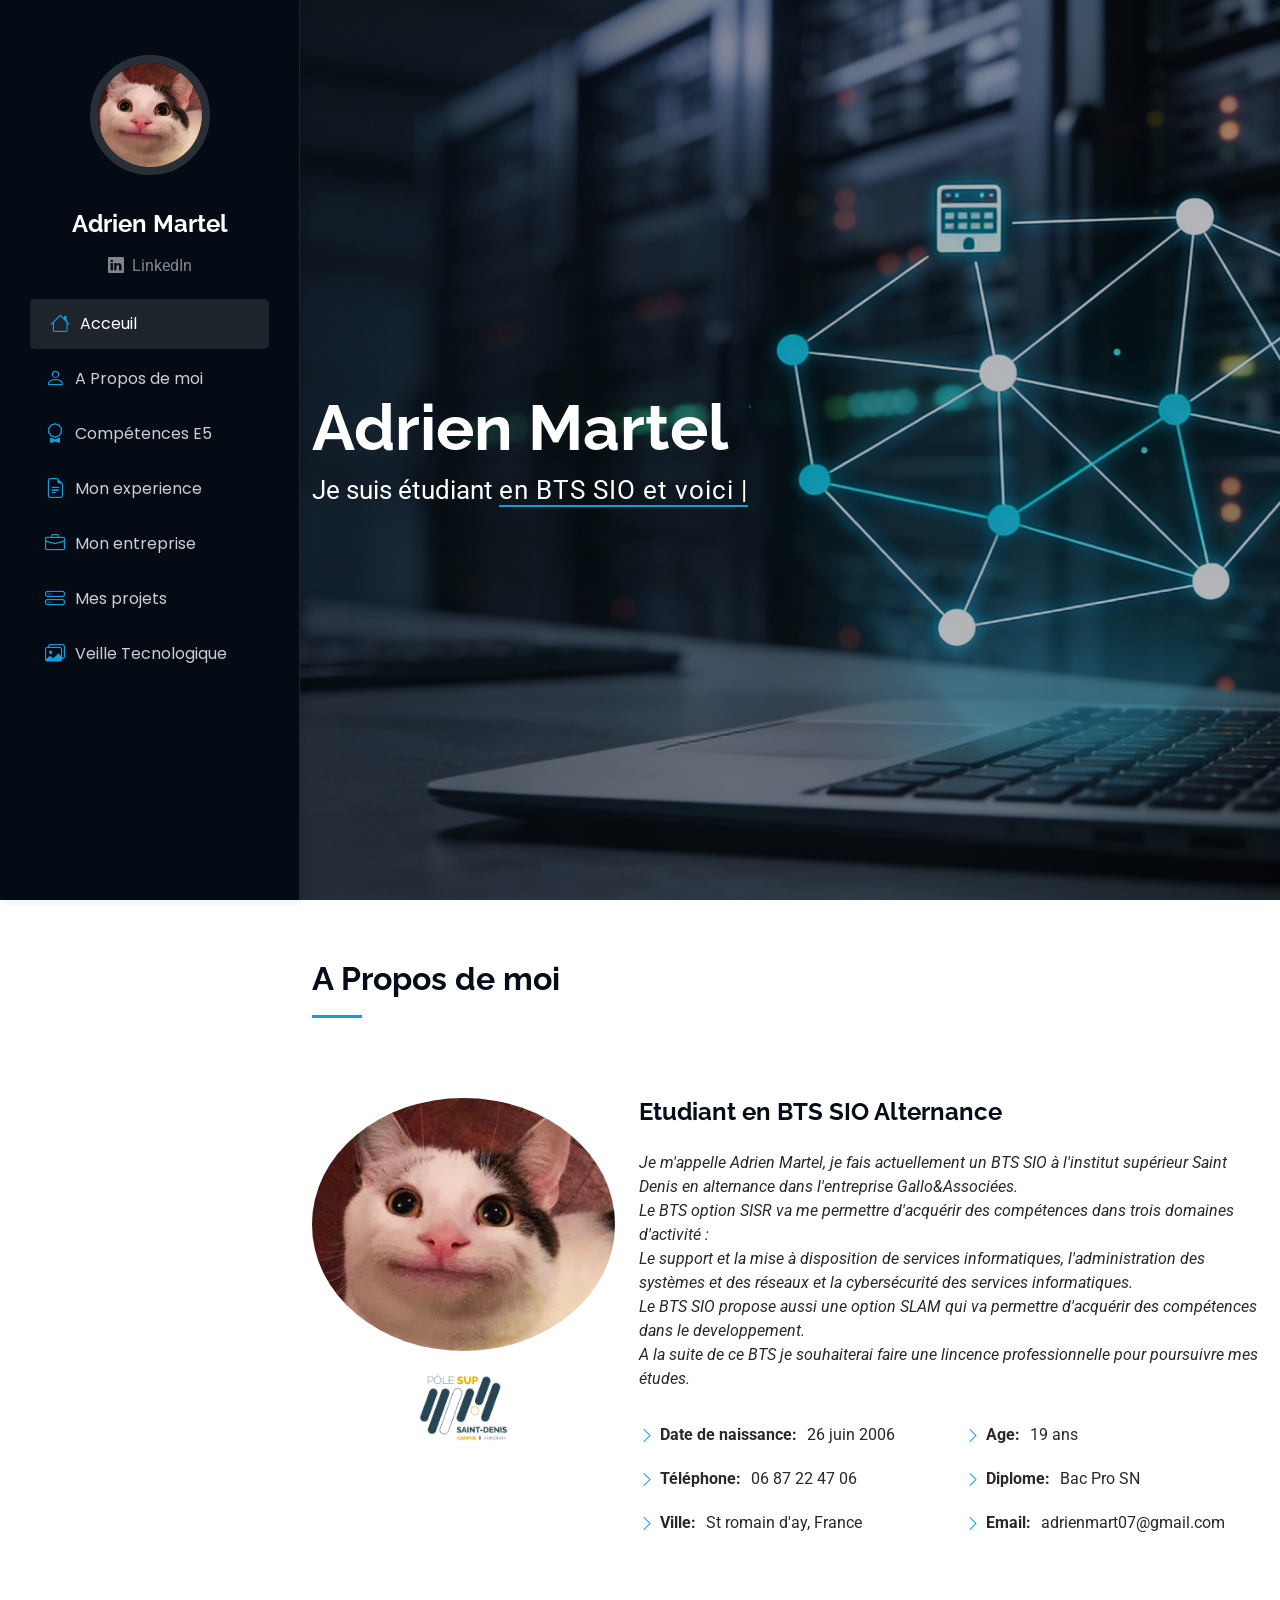
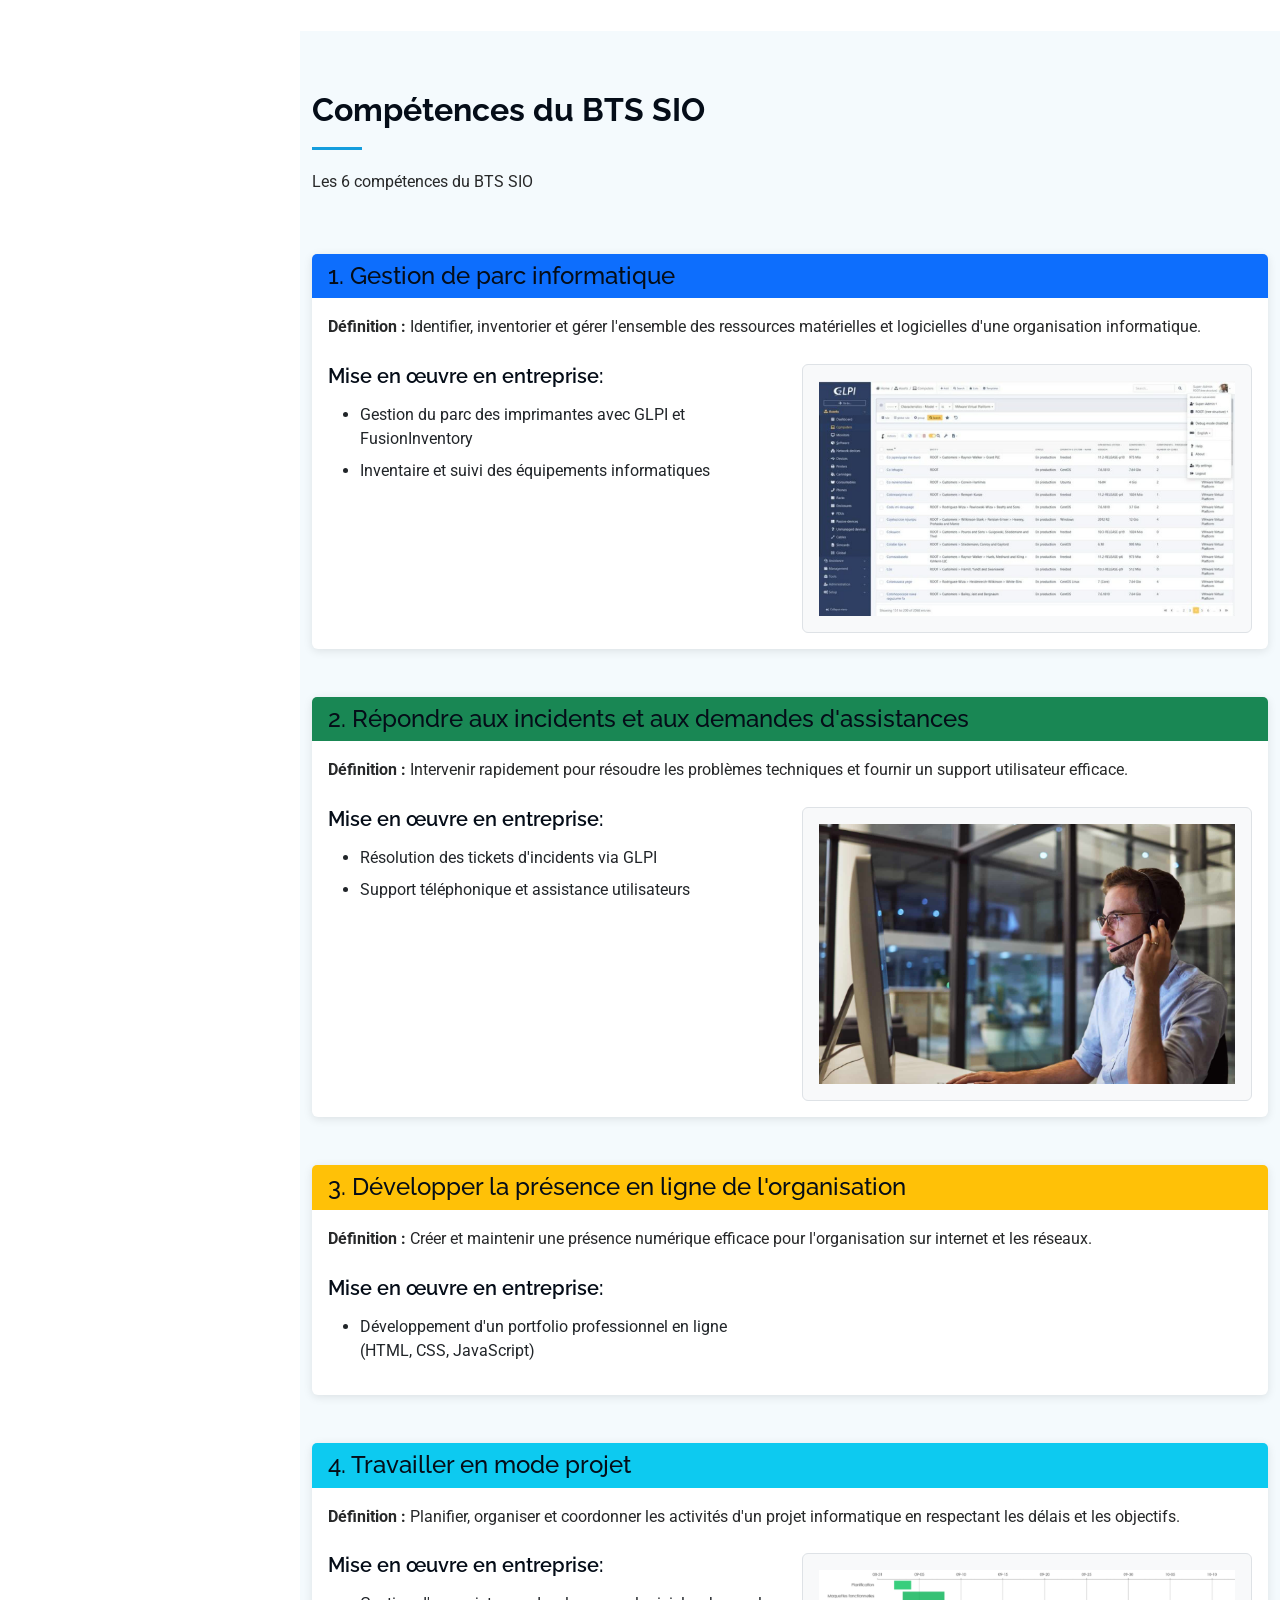
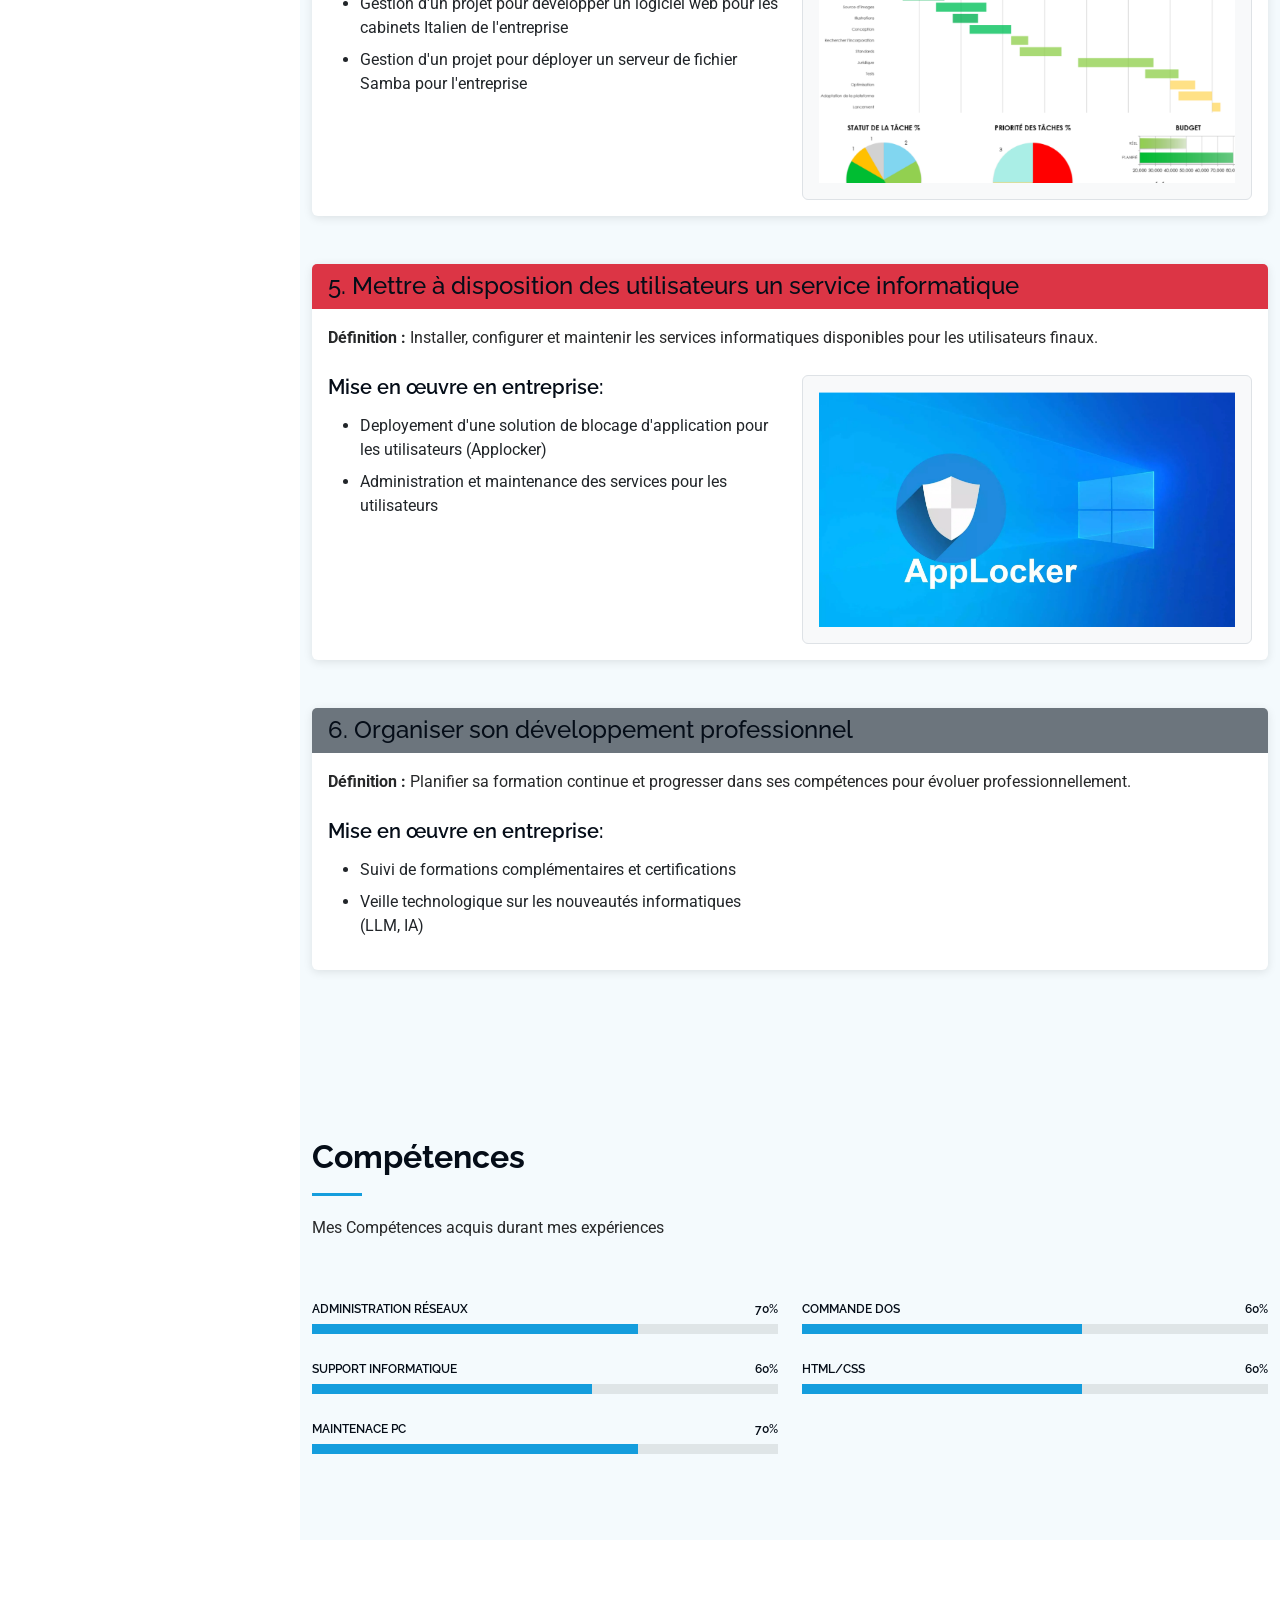
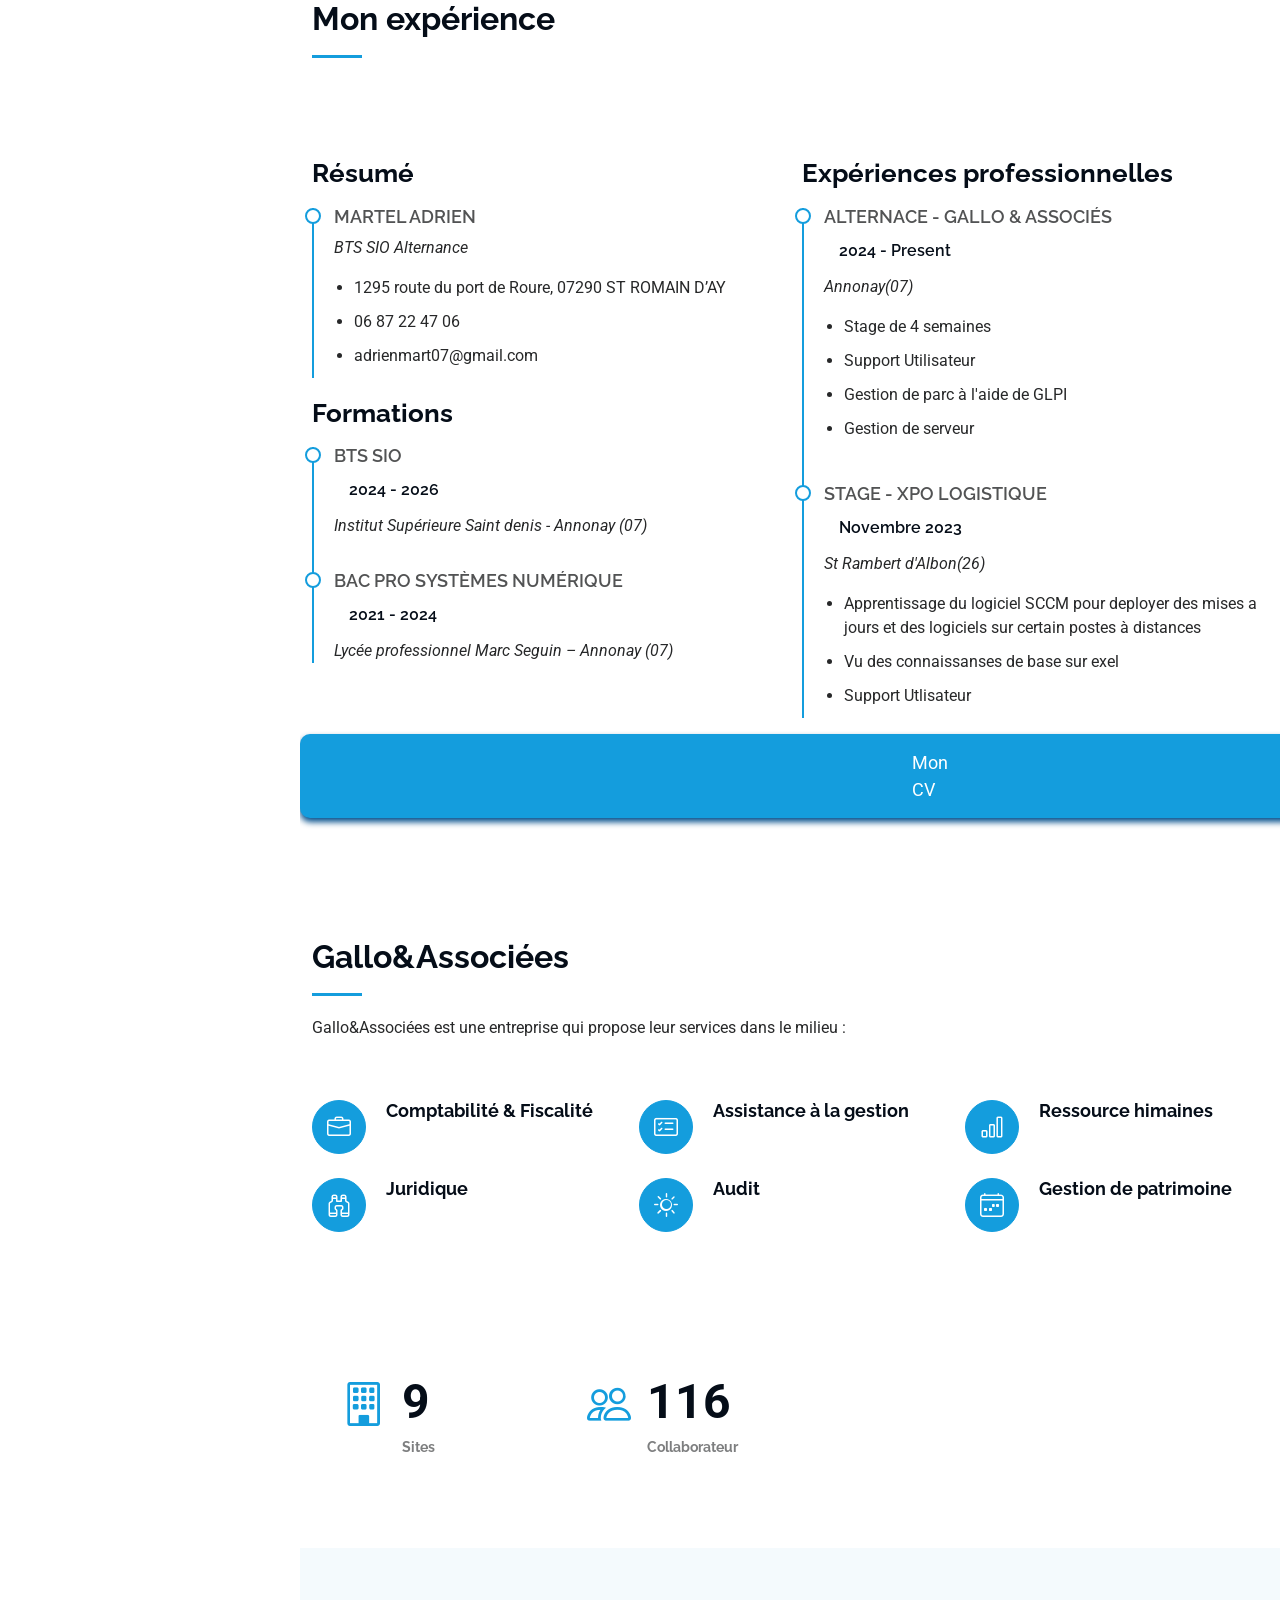
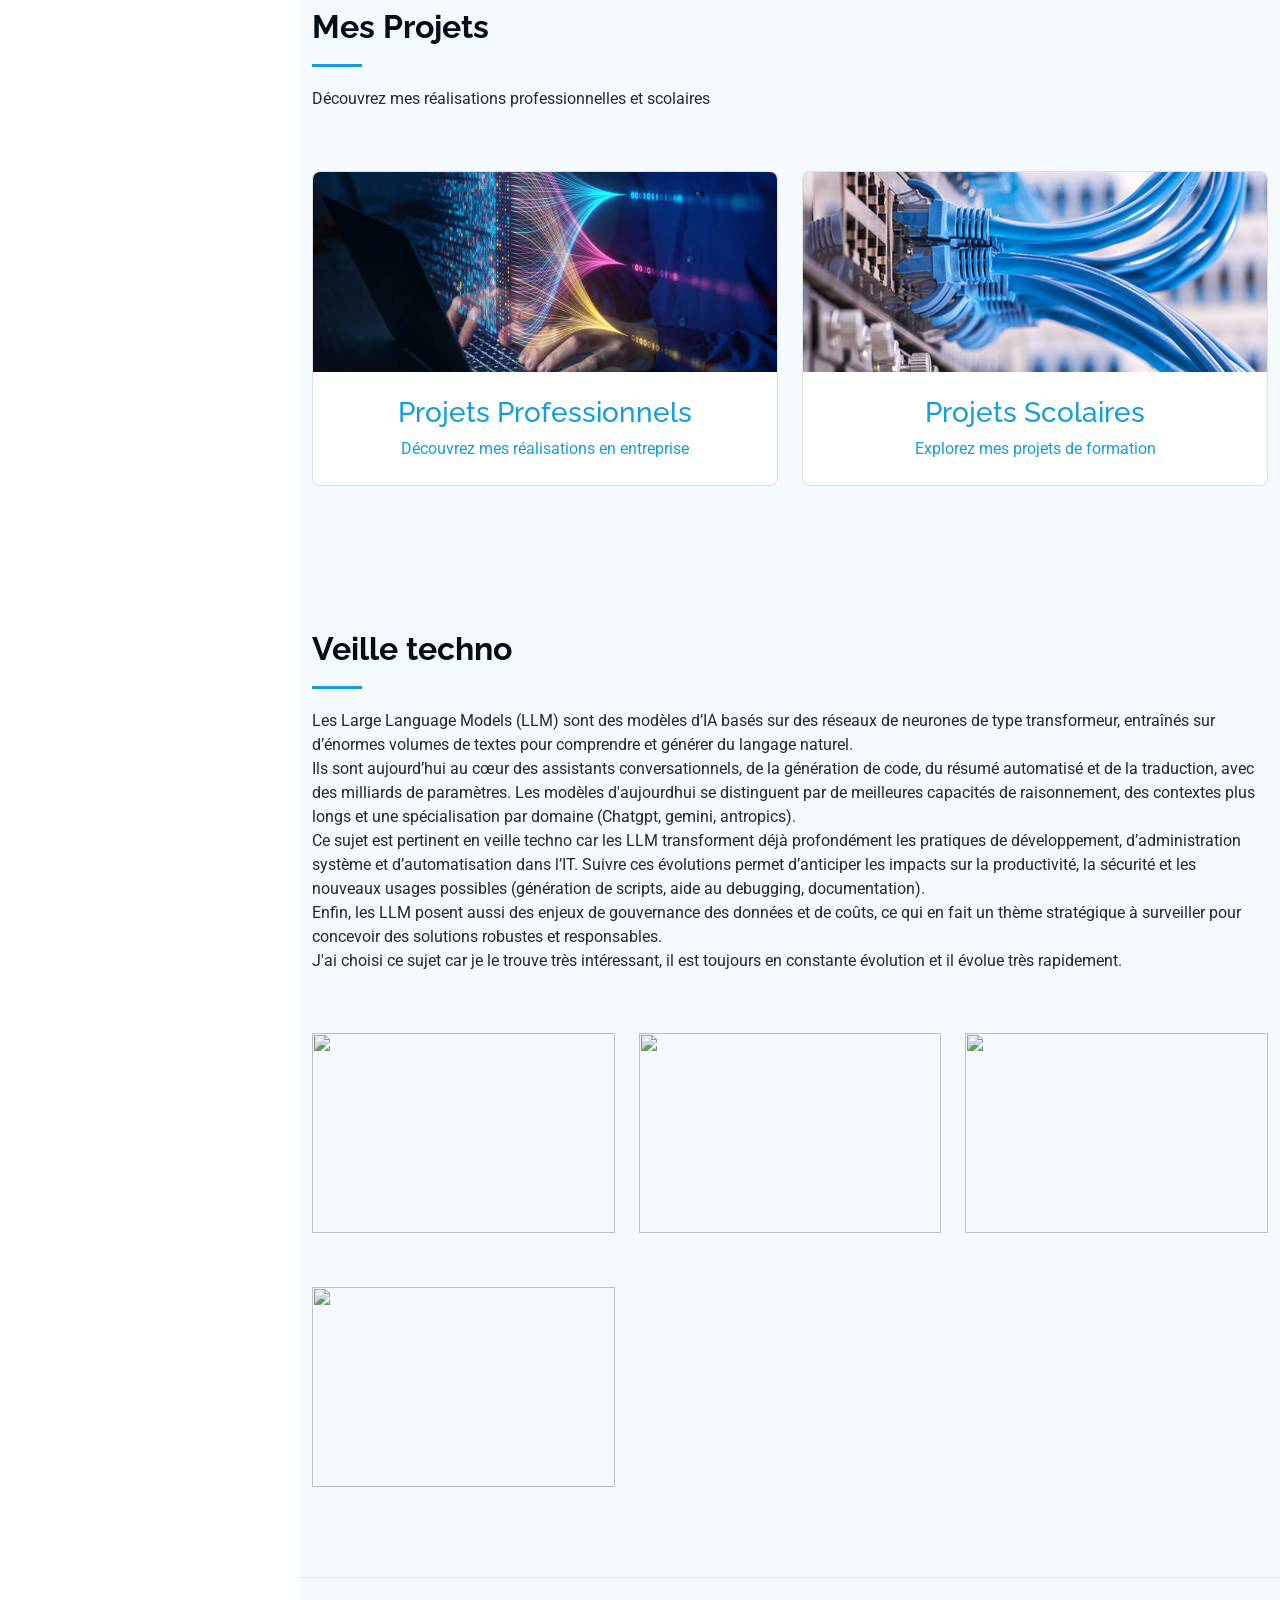
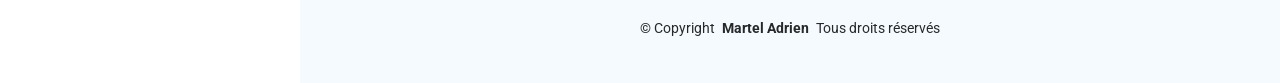
==== commit 3f271f00: "maj compétences" ====
--- a/index.html
+++ b/index.html
@@ -109,7 +109,7 @@
             Je m'appelle Adrien Martel, je fais actuellement un BTS SIO à l'institut supérieur Saint Denis en alternance dans l'entreprise Gallo&Associées.
             <br> Le BTS option SISR va me permettre d'acquérir des compétences dans trois domaines d'activité : 
             <br> Le support et la mise à disposition de services informatiques, l'administration des systèmes et des réseaux et la cybersécurité des services informatiques.
-            <br> Le BTS SIO propose aussi une option SLAM qui va me permettre d'acquérir des compétences dans le developpement.
+            <br> Le BTS SIO propose aussi une option SLAM qui va permettre d'acquérir des compétences dans le developpement.
             <br> A la suite de ce BTS je souhaiterai faire une lincence professionnelle pour poursuivre mes études.
             </p>
             <div class="row">
@@ -141,35 +141,34 @@
     <section id="e5-competences" class="e5-competences section light-background">
       <!-- Section Title -->
       <div class="container section-title" data-aos="fade-up">
-        <h2>Compétences E5</h2>
-        <p>Rappel des 6 compétences de l'épreuve E5</p>
+        <h2>Compétences du BTS SIO</h2>
+        <p>Les 6 compétences du BTS SIO</p>
       </div><!-- End Section Title -->
 
       <div class="container" data-aos="fade-up" data-aos-delay="100">
         
-        <!-- C1: Caractériser des besoins -->
+        <!-- C1: Gestion de parc informatique -->
         <div class="competence-item mb-5">
           <div class="row">
             <div class="col-lg-12">
               <div class="card">
                 <div class="card-header bg-primary text-white">
-                  <h4 class="mb-0">C1 - Caractériser des besoins</h4>
+                  <h4 class="mb-0">1. Gestion de parc informatique</h4>
                 </div>
                 <div class="card-body">
-                  <p class="competence-definition"><strong>Définition :</strong> Identifier, analyser et formaliser les besoins fonctionnels et techniques d'une solution informatique.</p>
+                  <p class="competence-definition"><strong>Définition :</strong> Identifier, inventorier et gérer l'ensemble des ressources matérielles et logicielles d'une organisation informatique.</p>
                   
                   <div class="row mt-4">
                     <div class="col-lg-6">
-                      <h5>Exemples de mise en œuvre :</h5>
+                      <h5>Mise en œuvre en entreprise:</h5>
                       <ul>
-                        <li>Analyse des besoins pour la mise en place d'un nouveau serveur de fichier en entreprise</li>
+                        <li>Gestion du parc des imprimantes avec GLPI et FusionInventory</li>
+                        <li>Inventaire et suivi des équipements informatiques</li>
                       </ul>
                     </div>
                     <div class="col-lg-6">
-                      <h5>Illustrations :</h5>
                       <div class="illustration-placeholder border rounded p-3 text-center bg-light">
-                        <i class="bi bi-image display-4 text-muted"></i>
-                        <p class="mt-2 text-muted">Capture d'écran</p>
+                        <img src="assets/img/glpi_stock.png" alt="GLPI Parc Informatique" class="img-fluid">
                       </div>
                     </div>
                   </div>
@@ -179,29 +178,28 @@
           </div>
         </div>
 
-        <!-- C2: Préparer une solution -->
+        <!-- C2: Répondre aux incidents et demandes d'assistances -->
         <div class="competence-item mb-5">
           <div class="row">
             <div class="col-lg-12">
               <div class="card">
                 <div class="card-header bg-success text-white">
-                  <h4 class="mb-0">C2 - Préparer une solution</h4>
+                  <h4 class="mb-0">2. Répondre aux incidents et aux demandes d'assistances</h4>
                 </div>
                 <div class="card-body">
-                  <p class="competence-definition"><strong>Définition :</strong> Concevoir et préparer la mise en œuvre d'une solution technique adaptée aux besoins identifiés.</p>
+                  <p class="competence-definition"><strong>Définition :</strong> Intervenir rapidement pour résoudre les problèmes techniques et fournir un support utilisateur efficace.</p>
                   
                   <div class="row mt-4">
                     <div class="col-lg-6">
-                      <h5>Exemples de mise en œuvre :</h5>
+                      <h5>Mise en œuvre en entreprise:</h5>
                       <ul>
-                        <li>Developpement dun plugin glpi pour la gestion des stocks en entreprise</li>
+                        <li>Résolution des tickets d'incidents via GLPI</li>
+                        <li>Support téléphonique et assistance utilisateurs</li>
                       </ul>
                     </div>
                     <div class="col-lg-6">
-                      <h5>Illustrations :</h5>
                       <div class="illustration-placeholder border rounded p-3 text-center bg-light">
-                        <i class="bi bi-gear display-4 text-muted"></i>
-                        <p class="mt-2 text-muted">Schéma d'architecture technique</p>
+                        <img src="assets/img/support.png" alt="GLPI Parc Informatique" class="img-fluid">
                       </div>
                     </div>
                   </div>
@@ -211,30 +209,25 @@
           </div>
         </div>
 
-        <!-- C3: Installer et configurer -->
+        <!-- C3: Développer la présence en ligne de l'organisation -->
         <div class="competence-item mb-5">
           <div class="row">
             <div class="col-lg-12">
               <div class="card">
                 <div class="card-header bg-warning text-dark">
-                  <h4 class="mb-0">C3 - Installer et configurer</h4>
+                  <h4 class="mb-0">3. Développer la présence en ligne de l'organisation</h4>
                 </div>
                 <div class="card-body">
-                  <p class="competence-definition"><strong>Définition :</strong> Mettre en place les composants matériels et logiciels d'une solution informatique.</p>
+                  <p class="competence-definition"><strong>Définition :</strong> Créer et maintenir une présence numérique efficace pour l'organisation sur internet et les réseaux.</p>
                   
                   <div class="row mt-4">
                     <div class="col-lg-6">
-                      <h5>Exemples de mise en œuvre :</h5>
+                      <h5>Mise en œuvre en entreprise:</h5>
                       <ul>
-                        <li>Projet personnel : Mise en place d'un serveur web Apache sous Linux</li>
+                        <li>Développement d'un portfolio professionnel en ligne (HTML, CSS, JavaScript)</li>
                       </ul>
                     </div>
                     <div class="col-lg-6">
-                      <h5>Illustrations :</h5>
-                      <div class="illustration-placeholder border rounded p-3 text-center bg-light">
-                        <i class="bi bi-terminal display-4 text-muted"></i>
-                        <p class="mt-2 text-muted">Extrait de configuration</p>
-                      </div>
                     </div>
                   </div>
                 </div>
@@ -243,29 +236,29 @@
           </div>
         </div>
 
-        <!-- C4: Maintenir en condition opérationnelle -->
+        <!-- C4: Travailler en mode projet -->
         <div class="competence-item mb-5">
           <div class="row">
             <div class="col-lg-12">
               <div class="card">
                 <div class="card-header bg-info text-white">
-                  <h4 class="mb-0">C4 - Maintenir en condition opérationnelle</h4>
+                  <h4 class="mb-0">4. Travailler en mode projet</h4>
                 </div>
                 <div class="card-body">
-                  <p class="competence-definition"><strong>Définition :</strong> Assurer la maintenance préventive et corrective d'un système informatique.</p>
+                  <p class="competence-definition"><strong>Définition :</strong> Planifier, organiser et coordonner les activités d'un projet informatique en respectant les délais et les objectifs.</p>
                   
                   <div class="row mt-4">
                     <div class="col-lg-6">
-                      <h5>Exemples de mise en œuvre :</h5>
+                      <h5>Mise en œuvre en entreprise:</h5>
                       <ul>
-                        <li> Maintenance du serveur et surveillance des performances sur notre infrastructure en cours</li>
+                        <li>Gestion d'un projet pour developper un logiciel web pour les cabinets Italien de l'entreprise</li>
+                        <li>Gestion d'un projet pour déployer un serveur de fichier Samba pour l'entreprise</li>
                       </ul>
                     </div>
                     <div class="col-lg-6">
-                      <h5>Illustrations :</h5>
                       <div class="illustration-placeholder border rounded p-3 text-center bg-light">
-                        <i class="bi bi-graph-up display-4 text-muted"></i>
-                        <p class="mt-2 text-muted">Tableau de bord de surveillance</p>
+                      <img src="assets/img/gestion_projet.png" alt="GLPI Parc Informatique" class="img-fluid">
+
                       </div>
                     </div>
                   </div>
@@ -275,29 +268,28 @@
           </div>
         </div>
 
-        <!-- C5: Gérer les compétences -->
+        <!-- C5: Mettre à disposition des utilisateurs un service informatique -->
         <div class="competence-item mb-5">
           <div class="row">
             <div class="col-lg-12">
               <div class="card">
                 <div class="card-header bg-danger text-white">
-                  <h4 class="mb-0">C5 - Gérer les compétences</h4>
+                  <h4 class="mb-0">5. Mettre à disposition des utilisateurs un service informatique</h4>
                 </div>
                 <div class="card-body">
-                  <p class="competence-definition"><strong>Définition :</strong> Organiser et optimiser les ressources humaines et techniques pour un projet informatique.</p>
+                  <p class="competence-definition"><strong>Définition :</strong> Installer, configurer et maintenir les services informatiques disponibles pour les utilisateurs finaux.</p>
                   
                   <div class="row mt-4">
                     <div class="col-lg-6">
-                      <h5>Exemples de mise en œuvre :</h5>
+                      <h5>Mise en œuvre en entreprise:</h5>
                       <ul>
-                        <li>Gestion de projets vu en cours</li>
+                        <li>Deployement d'une solution de blocage d'application pour les utilisateurs (Applocker)</li>
+                        <li>Administration et maintenance des services pour les utilisateurs</li>
                       </ul>
                     </div>
                     <div class="col-lg-6">
-                      <h5>Illustrations :</h5>
                       <div class="illustration-placeholder border rounded p-3 text-center bg-light">
-                        <i class="bi bi-people display-4 text-muted"></i>
-                        <p class="mt-2 text-muted">Organigramme de projet</p>
+                      <img src="assets/img/Applocker.png" alt="GLPI Parc Informatique" class="img-fluid">
                       </div>
                     </div>
                   </div>
@@ -307,30 +299,26 @@
           </div>
         </div>
 
-        <!-- C6: Assurer la cybersécurité -->
+        <!-- C6: Organiser son développement professionnel -->
         <div class="competence-item mb-5">
           <div class="row">
             <div class="col-lg-12">
               <div class="card">
                 <div class="card-header bg-secondary text-white">
-                  <h4 class="mb-0">C6 - Assurer la cybersécurité</h4>
+                  <h4 class="mb-0">6. Organiser son développement professionnel</h4>
                 </div>
                 <div class="card-body">
-                  <p class="competence-definition"><strong>Définition :</strong> Mettre en œuvre les mesures de sécurité nécessaires pour protéger les systèmes et les données.</p>
+                  <p class="competence-definition"><strong>Définition :</strong> Planifier sa formation continue et progresser dans ses compétences pour évoluer professionnellement.</p>
                   
                   <div class="row mt-4">
                     <div class="col-lg-6">
-                      <h5>Exemples de mise en œuvre :</h5>
+                      <h5>Mise en œuvre en entreprise:</h5>
                       <ul>
-                        <li>Configuration des pare-feux et politiques de sécurité sur notre infrastructure en cours</li>
+                        <li>Suivi de formations complémentaires et certifications</li>
+                        <li>Veille technologique sur les nouveautés informatiques (LLM, IA)</li>
                       </ul>
                     </div>
                     <div class="col-lg-6">
-                      <h5>Illustrations :</h5>
-                      <div class="illustration-placeholder border rounded p-3 text-center bg-light">
-                        <i class="bi bi-shield-check display-4 text-muted"></i>
-                        <p class="mt-2 text-muted">Rapport d'audit de sécurité</p>
-                      </div>
                     </div>
                   </div>
                 </div>
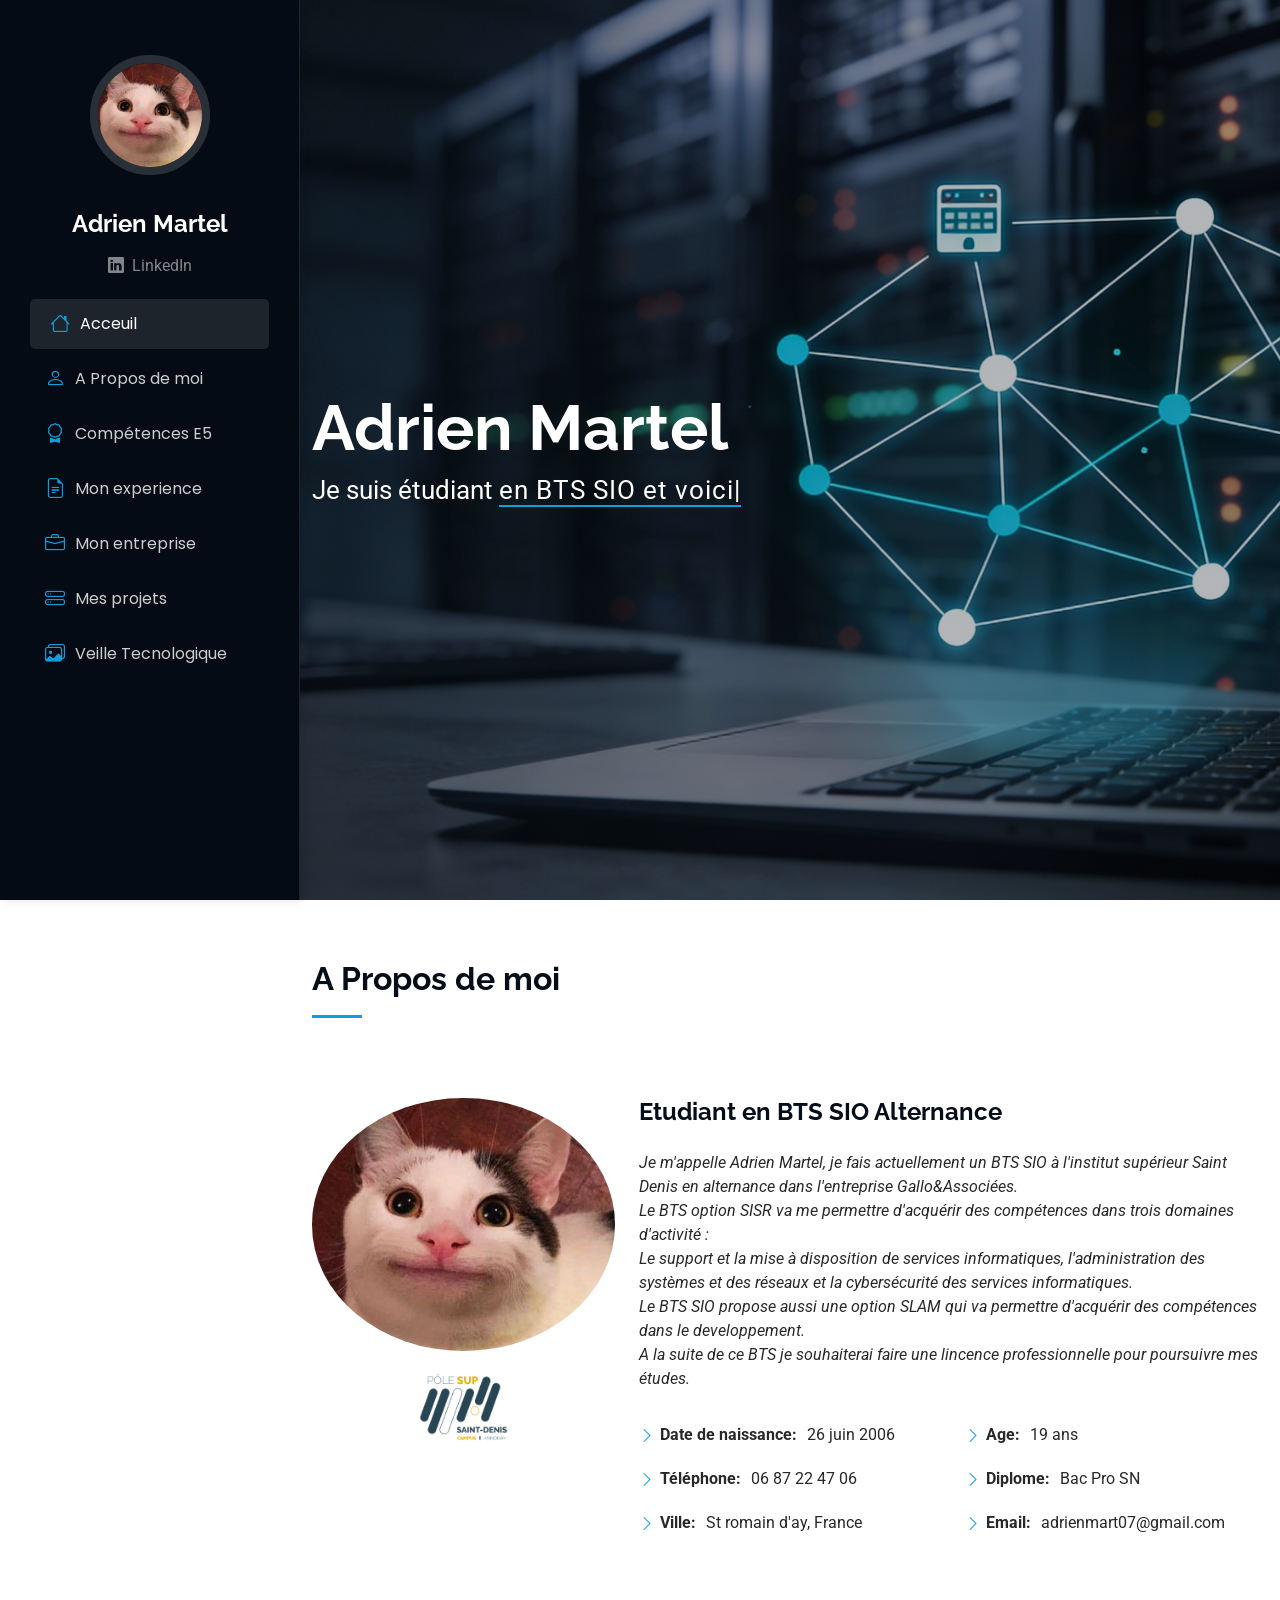
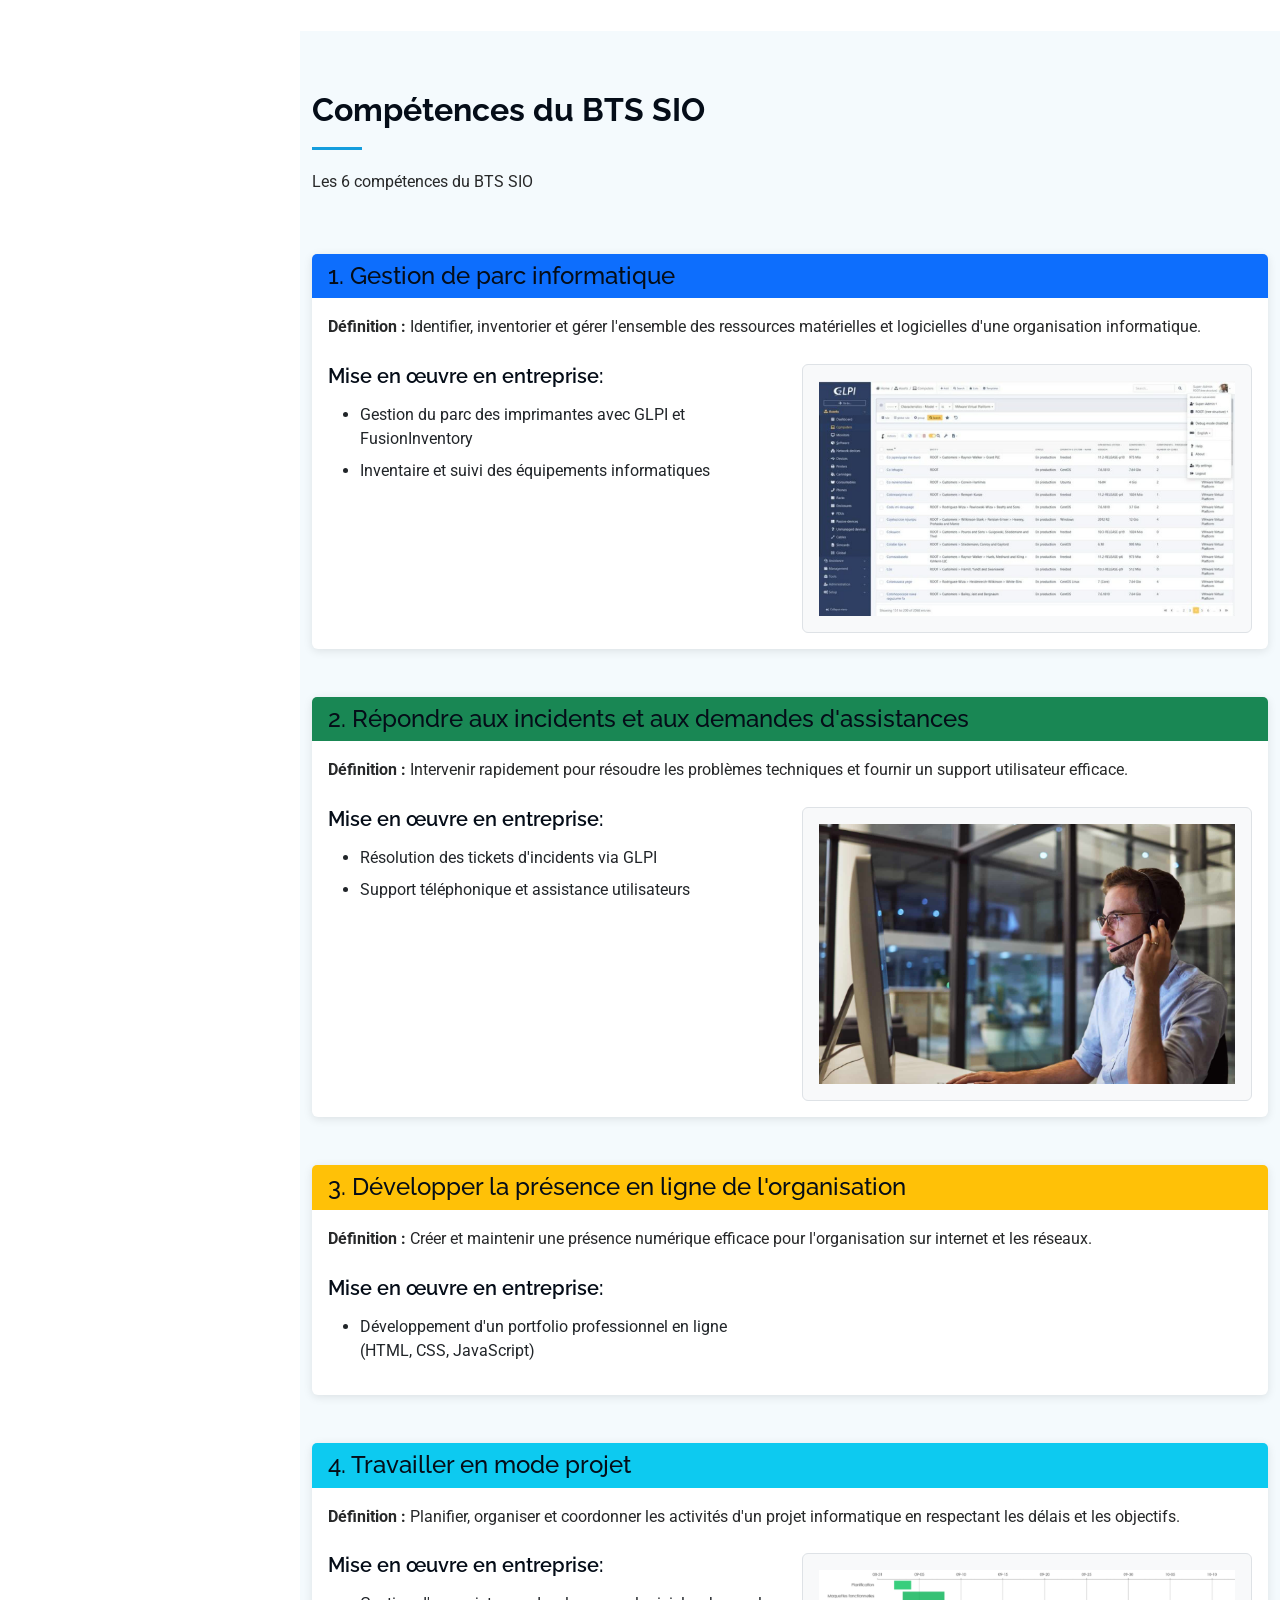
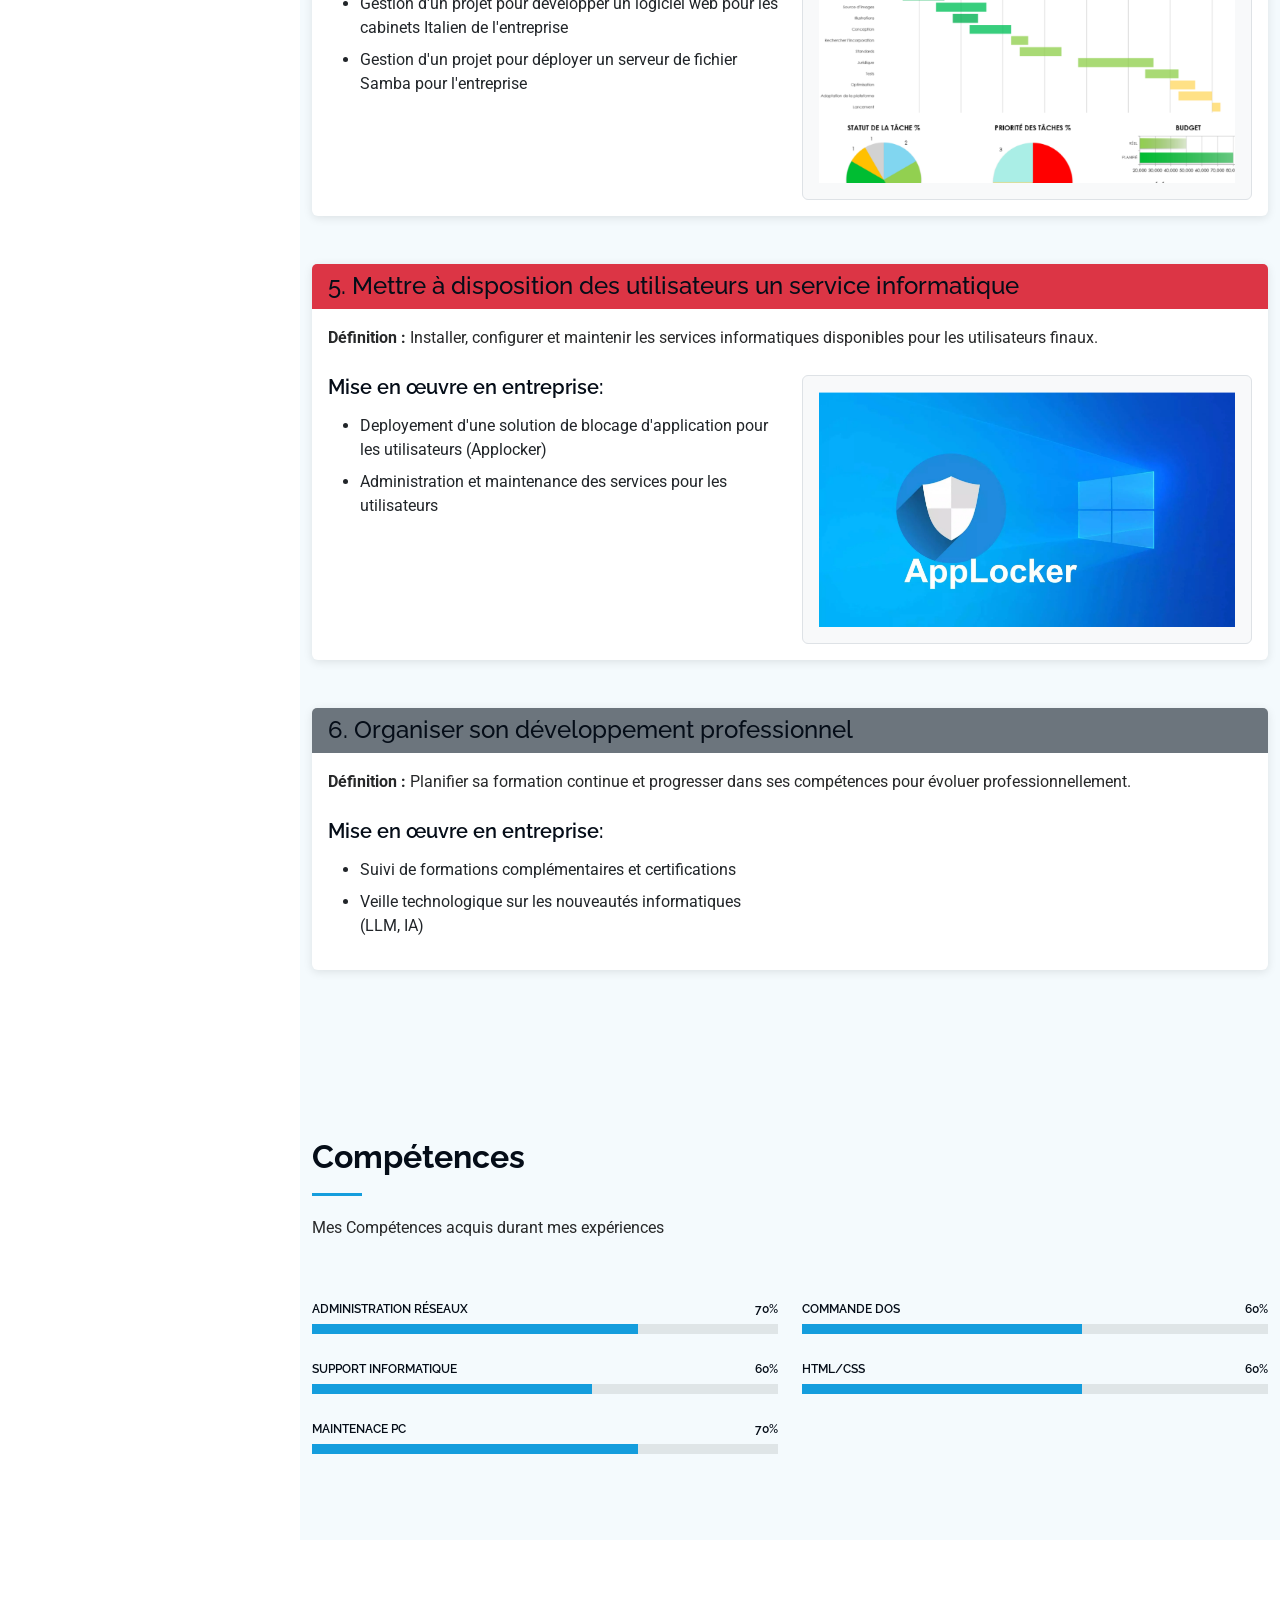
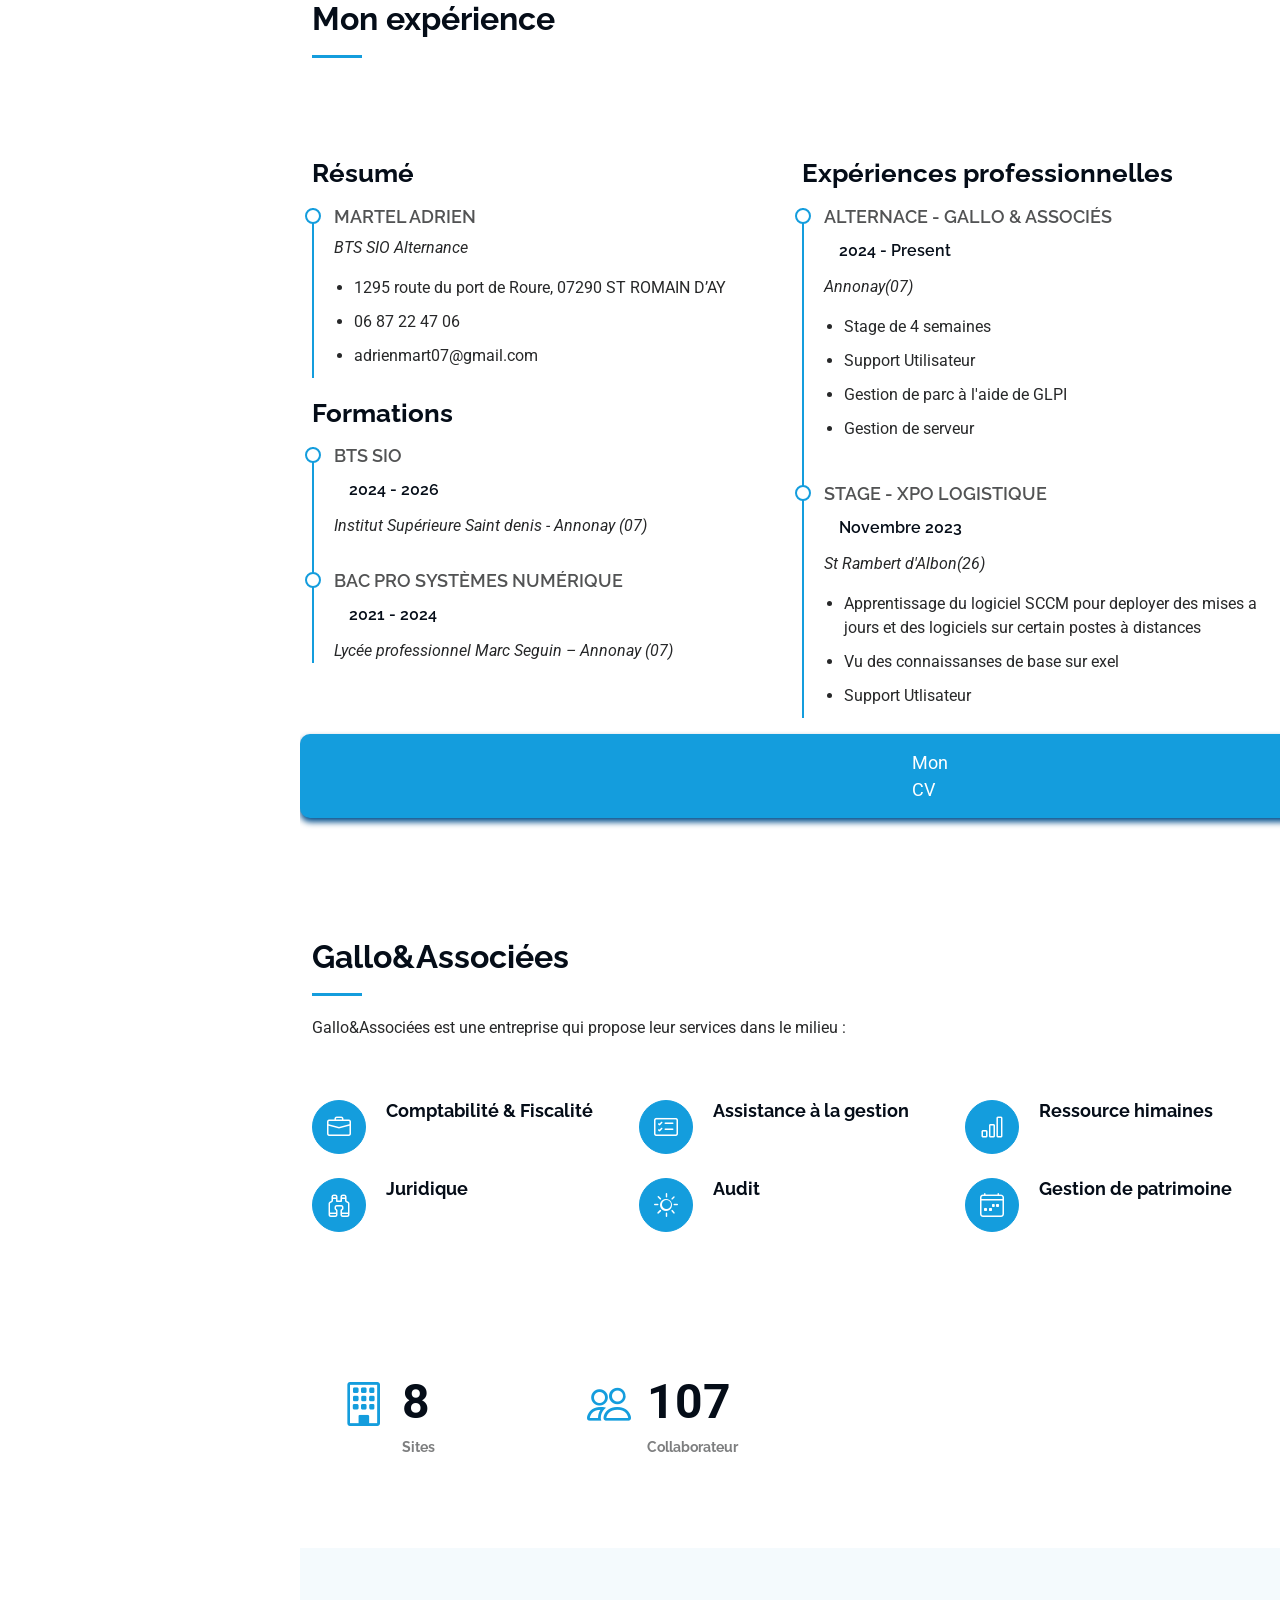
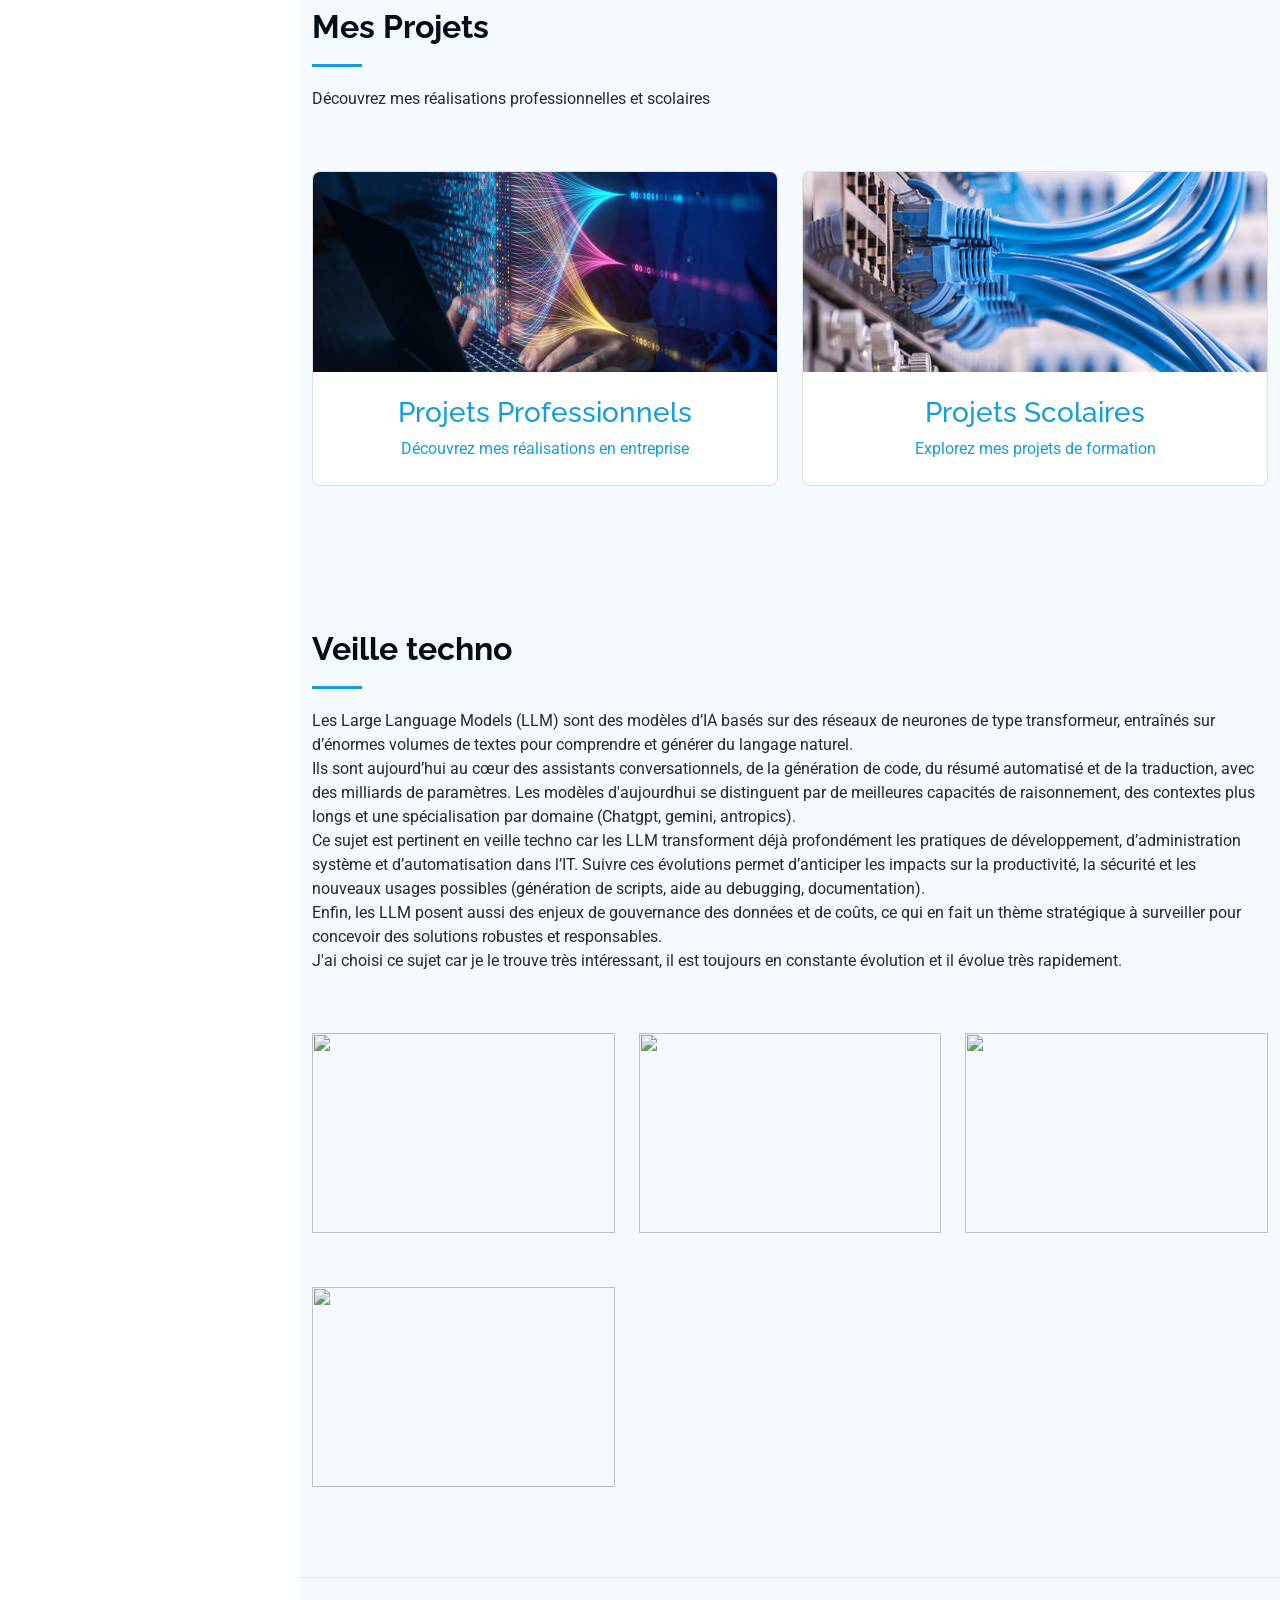
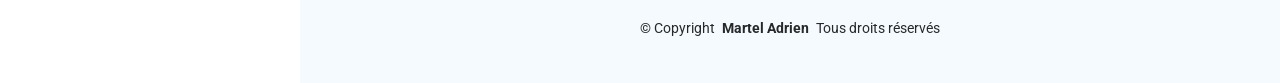
==== commit 945852df: "Maj projet" ====
--- a/index.html
+++ b/index.html
@@ -134,7 +134,6 @@
         </div>
 
       </div>
-
     </section><!-- /About Section -->
 
     <!-- E5 Competences Section -->
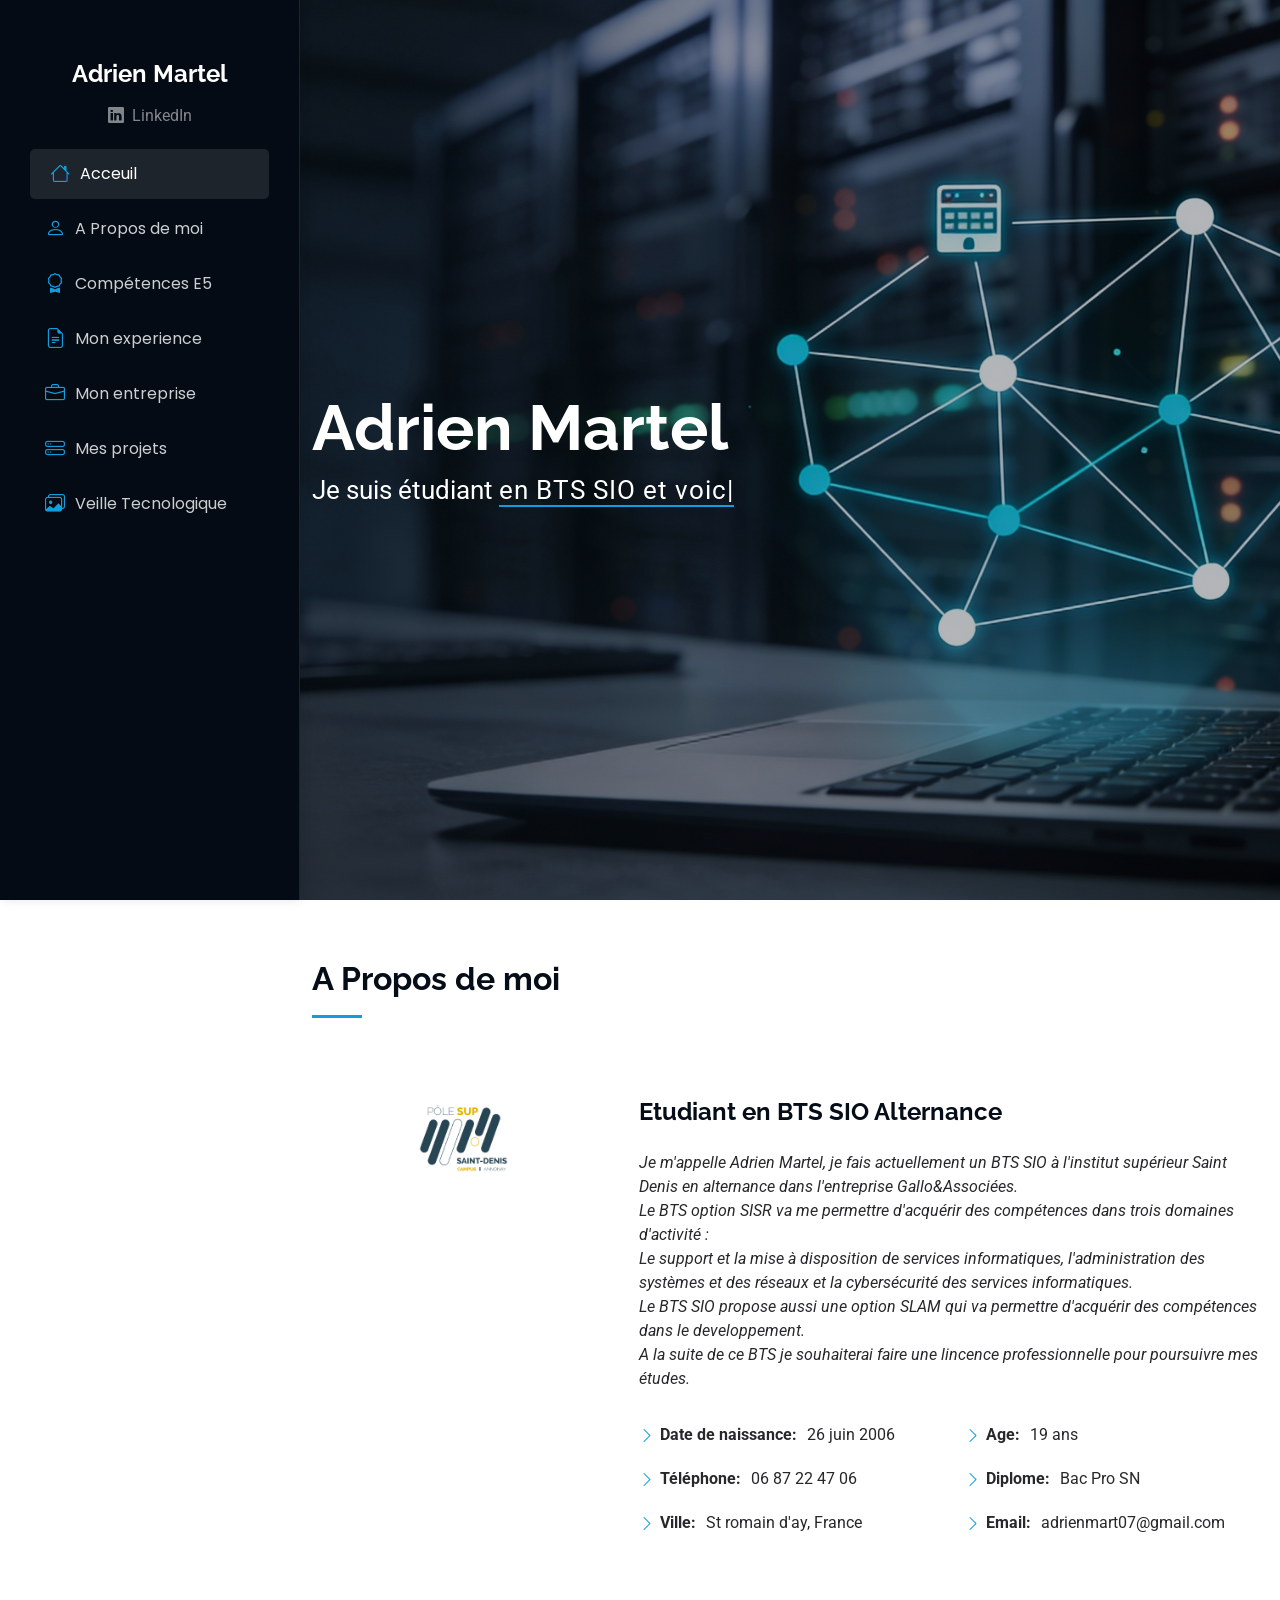
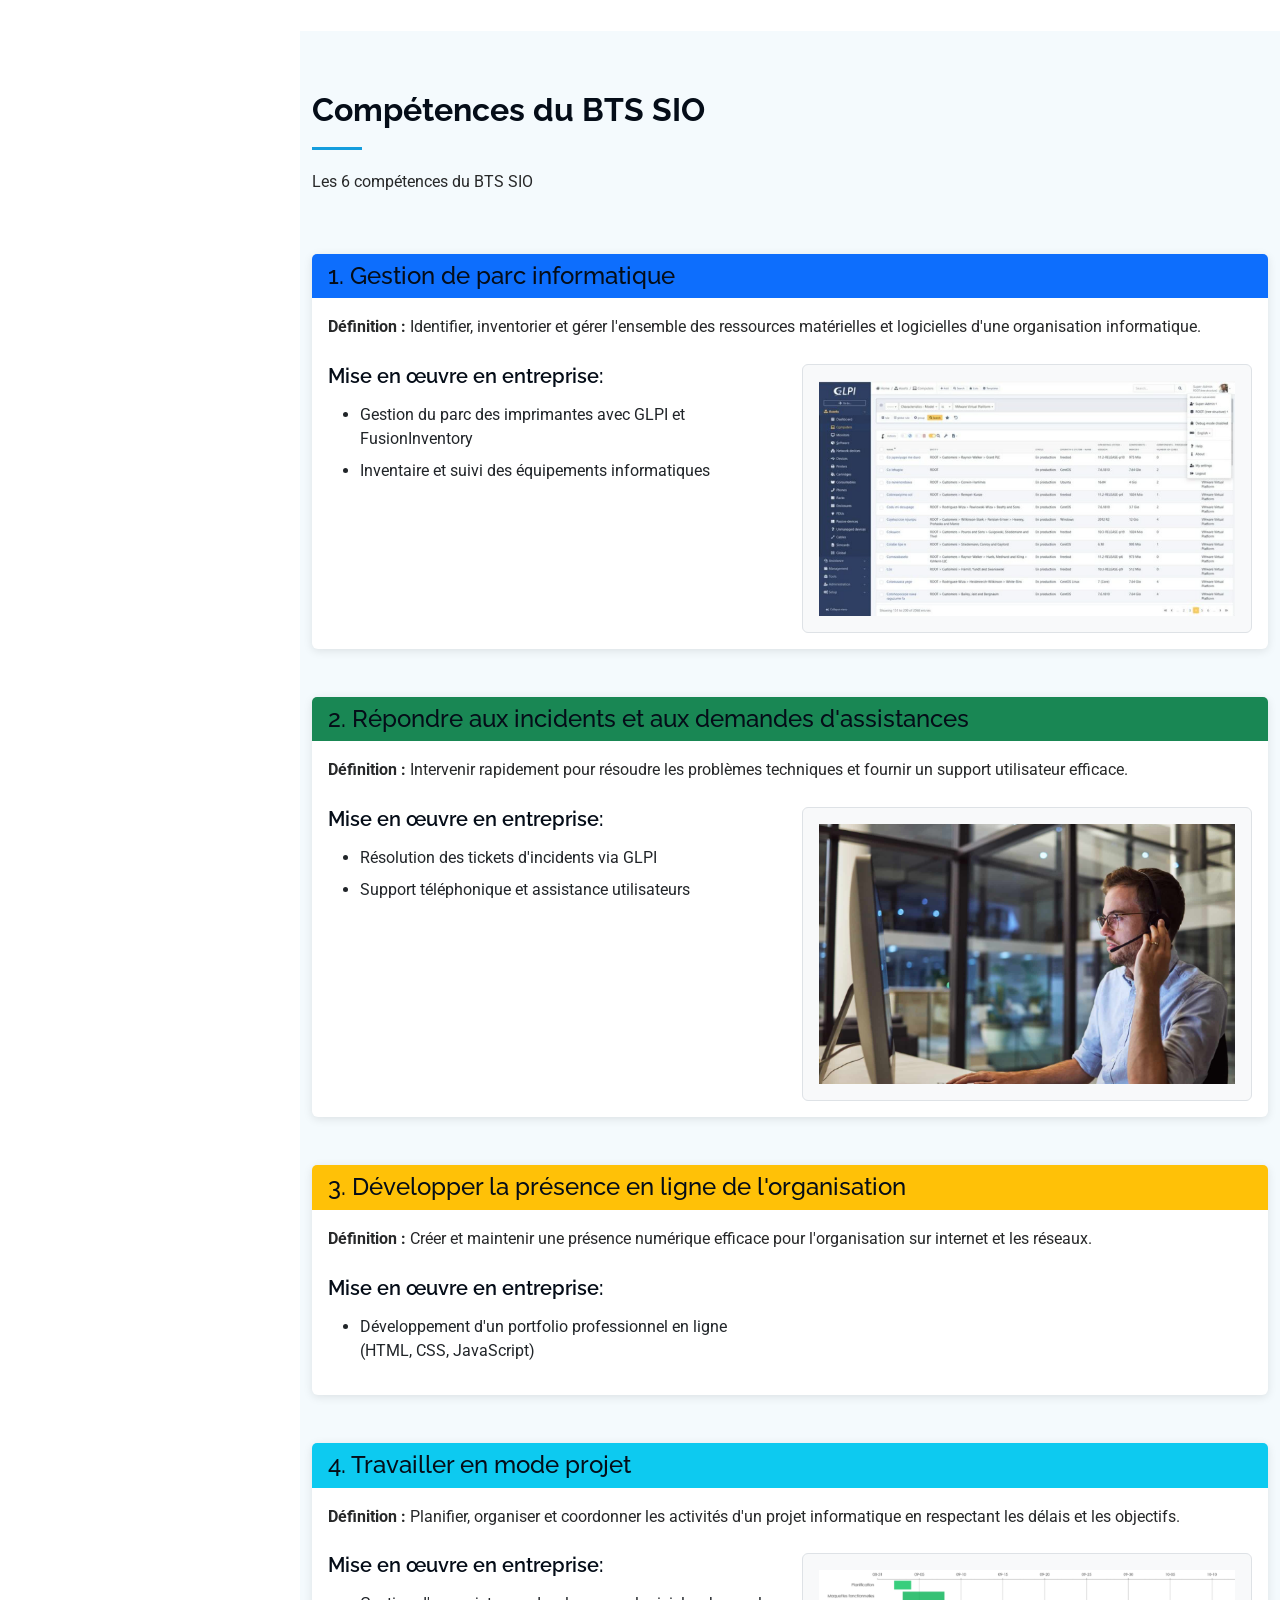
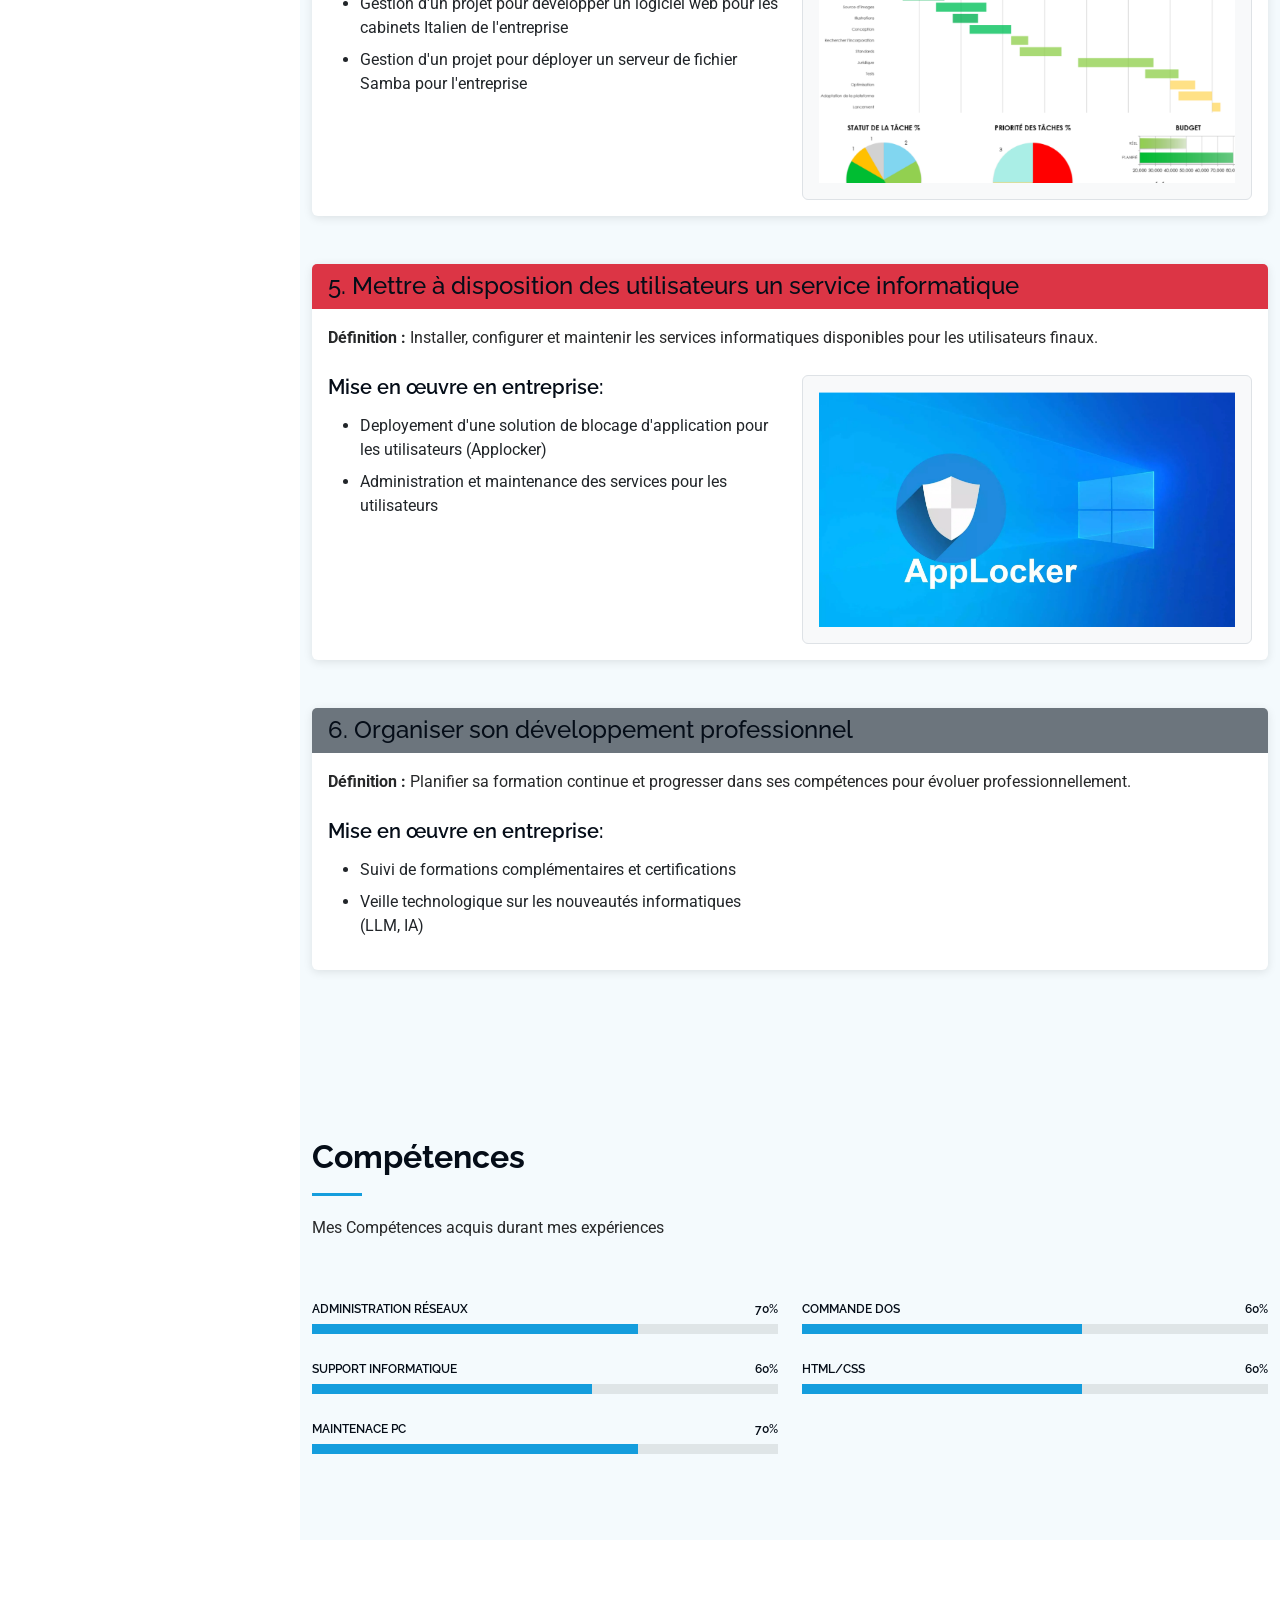
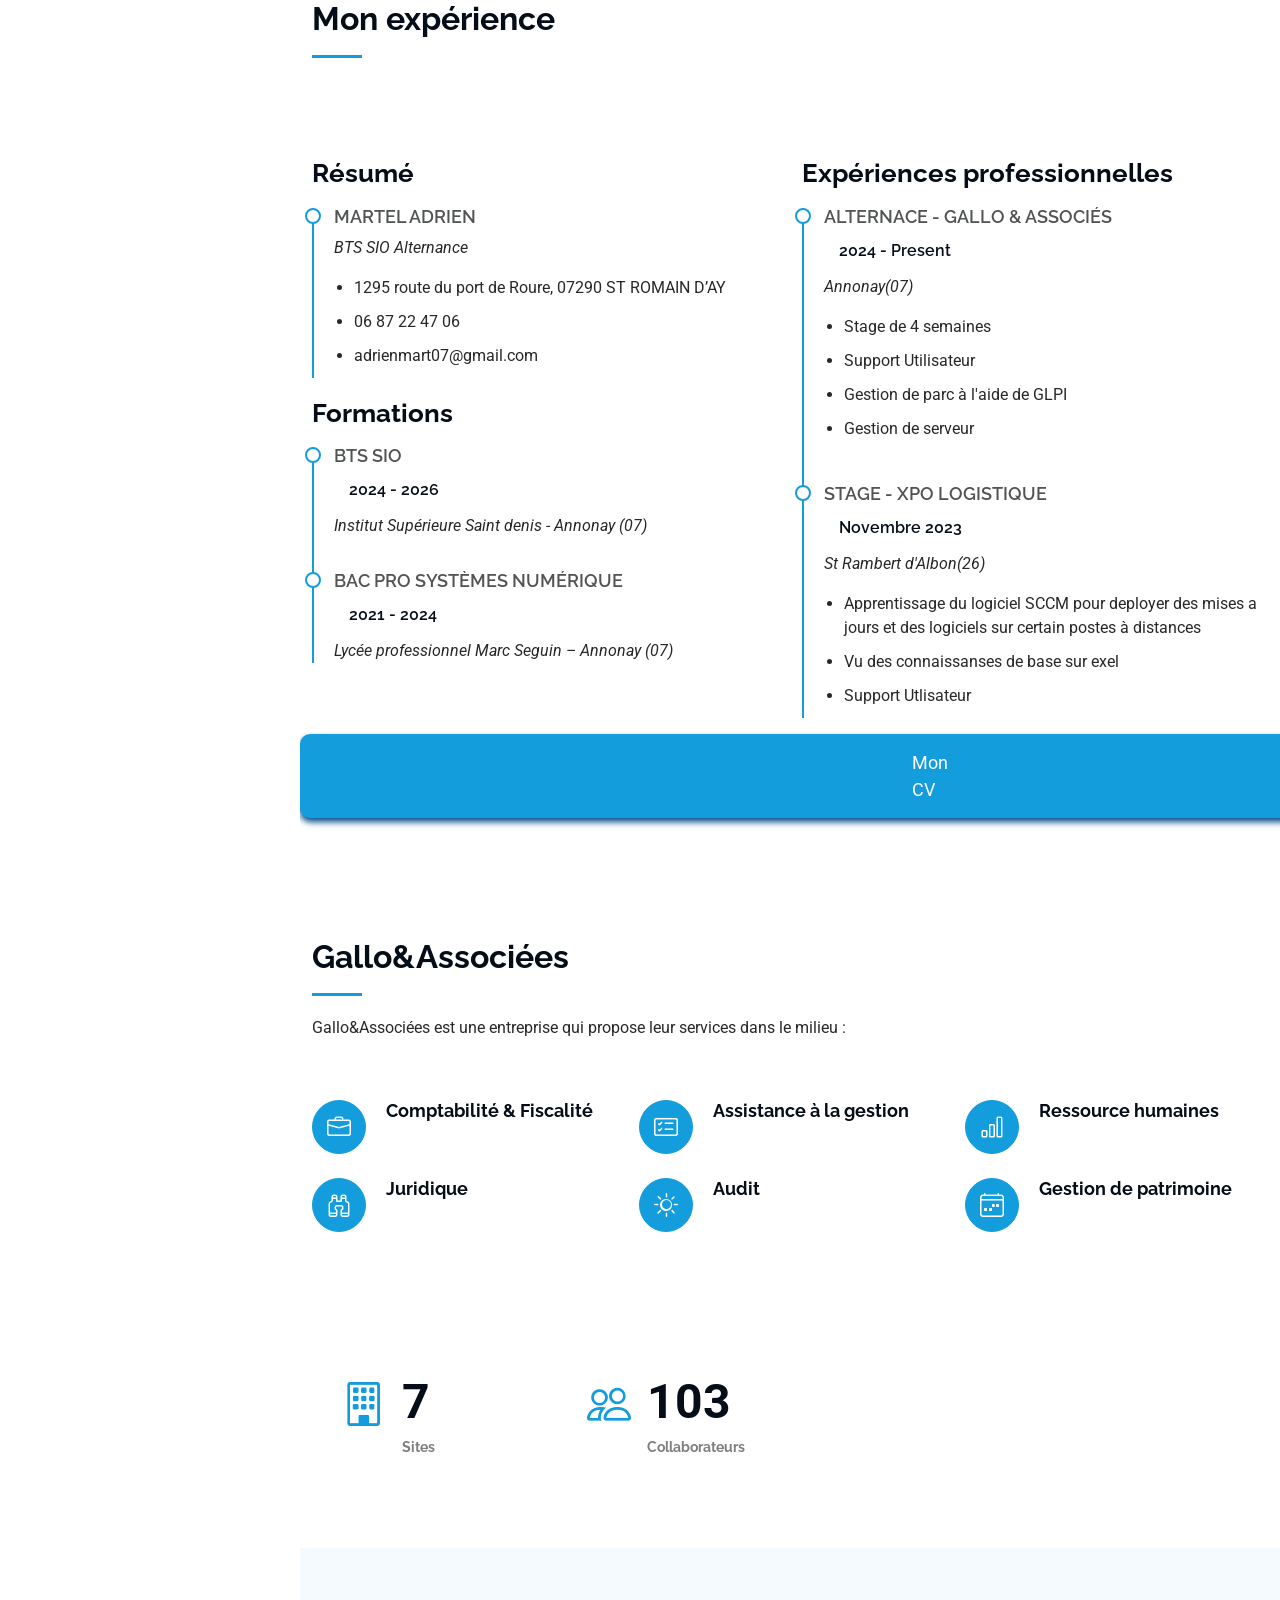
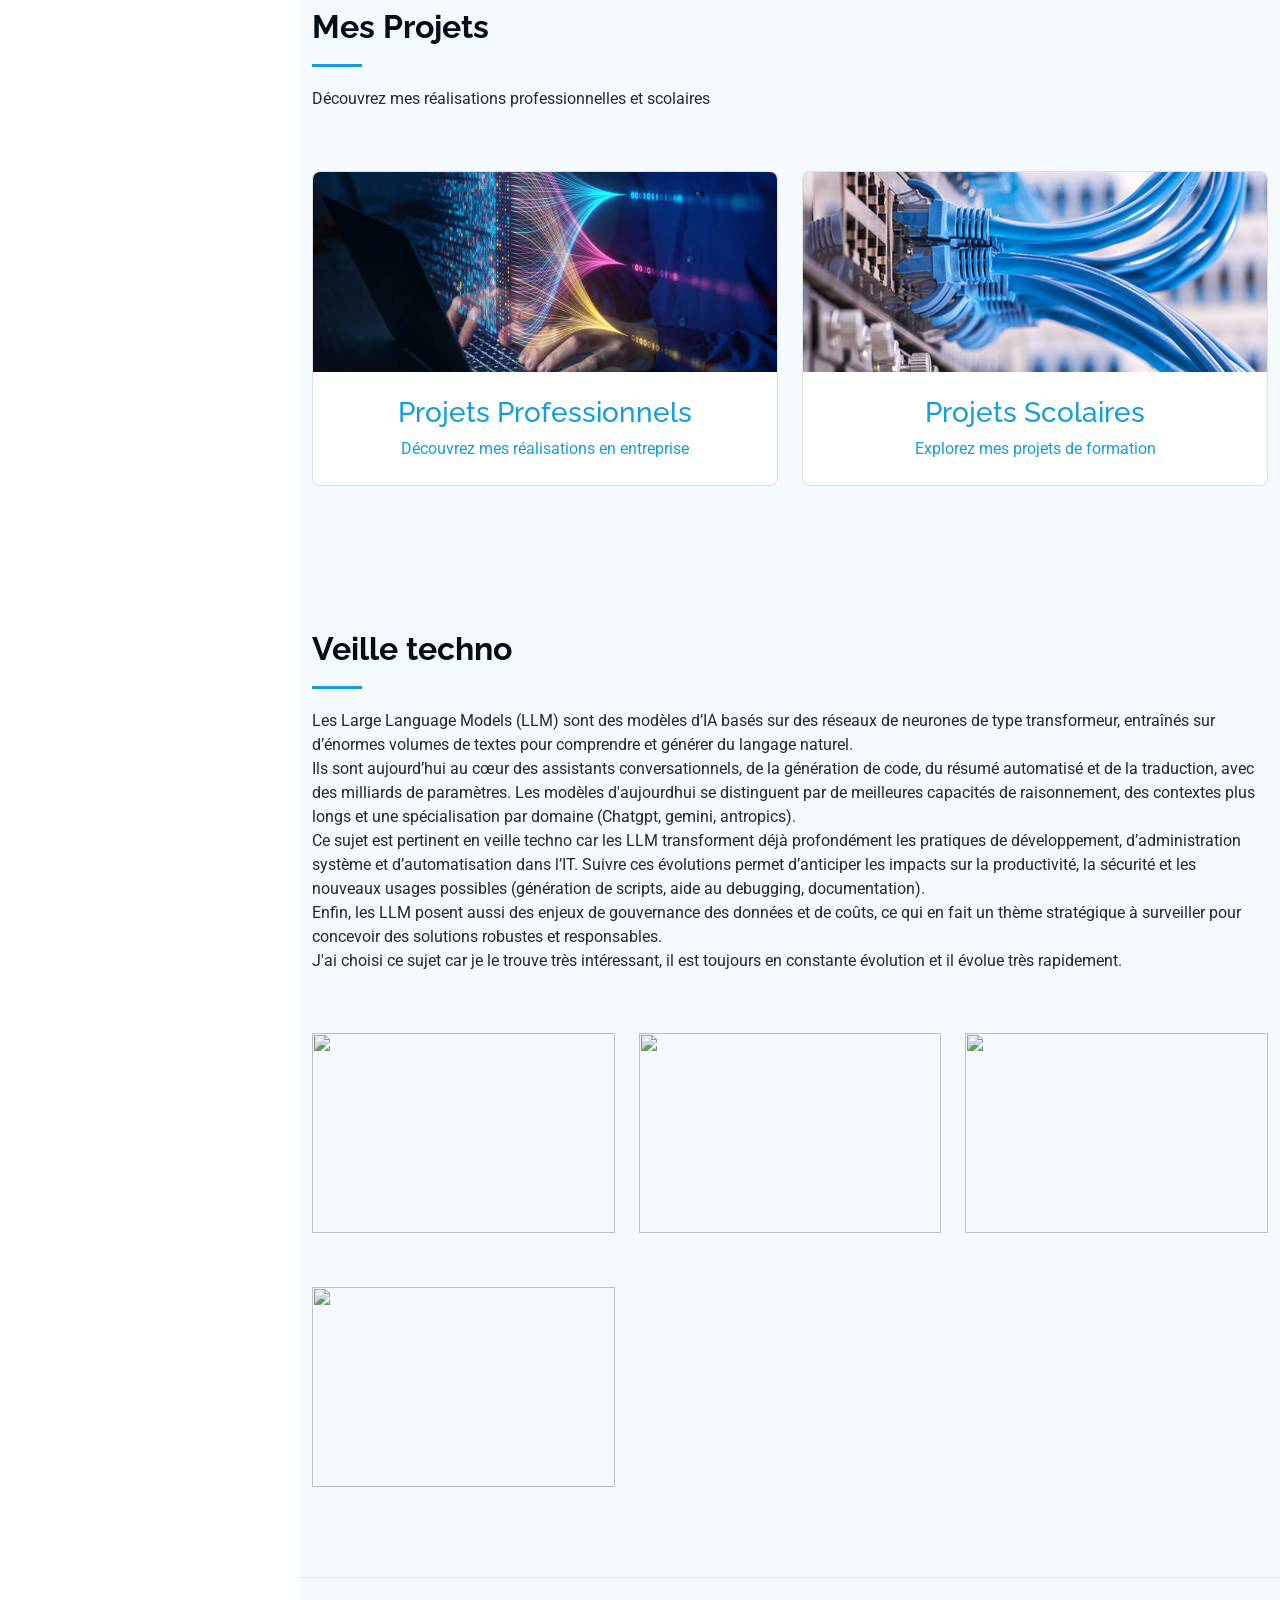
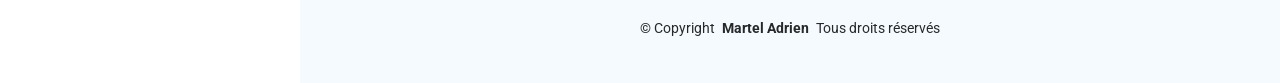
==== commit 712f4eef: "Maj" ====
--- a/index.html
+++ b/index.html
@@ -9,7 +9,7 @@
   <meta content="" name="keywords">
 
   <!-- Favicons -->
-  <link href="assets/img/cat.jpg" rel="icon">
+  <!-- <link href="assets/img/cat.jpg" rel="icon"> -->
   <link href="assets/img/apple-touch-icon.png" rel="apple-touch-icon">
 
   <!-- Fonts -->
@@ -42,7 +42,7 @@
     <i class="header-toggle d-xl-none bi bi-list"></i>
 
     <div class="profile-img">
-      <img src="assets/img/cat.jpg" alt="" class="img-fluid rounded-circle">
+      <!-- <img src="assets/img/cat.jpg" alt="" class="img-fluid rounded-circle"> -->
     </div>
 
     <a href="index.html" class="logo d-flex align-items-center justify-content-center">
@@ -98,7 +98,7 @@
 
         <div class="row gy-4 justify-content-center">
           <div class="col-lg-4">
-            <img src="assets/img/cat.jpg" class="img-fluid rounded-circle mb-3" alt="">
+            <!-- <img src="assets/img/cat.jpg" class="img-fluid rounded-circle mb-3" alt=""> -->
             <div class="text-center">
               <img src="assets/img/logo-saintdenis.png" class="img-fluid" alt="Logo Saint Denis" style="max-height: 80px;">
             </div>
@@ -493,7 +493,7 @@
             <div class="col-lg-4 col-md-6 service-item d-flex" data-aos="fade-up" data-aos-delay="300">
               <div class="icon flex-shrink-0"><i class="bi bi-bar-chart"></i></div>
               <div>
-                <h4 class="title"><a class="stretched-link">Ressource himaines</a></h4>
+                <h4 class="title"><a class="stretched-link">Ressource humaines</a></h4>
               </div> 
             </div><!-- End Service Item -->
   
@@ -544,7 +544,7 @@
             <div class="stats-item">
               <i class="bi bi-people"></i>
               <span data-purecounter-start="0" data-purecounter-end="350" data-purecounter-duration="2" class="purecounter"></span>
-              <p><strong>Collaborateur</strong></p>
+              <p><strong>Collaborateurs</strong></p>
             </div>
           </div><!-- End Stats Item -->
 
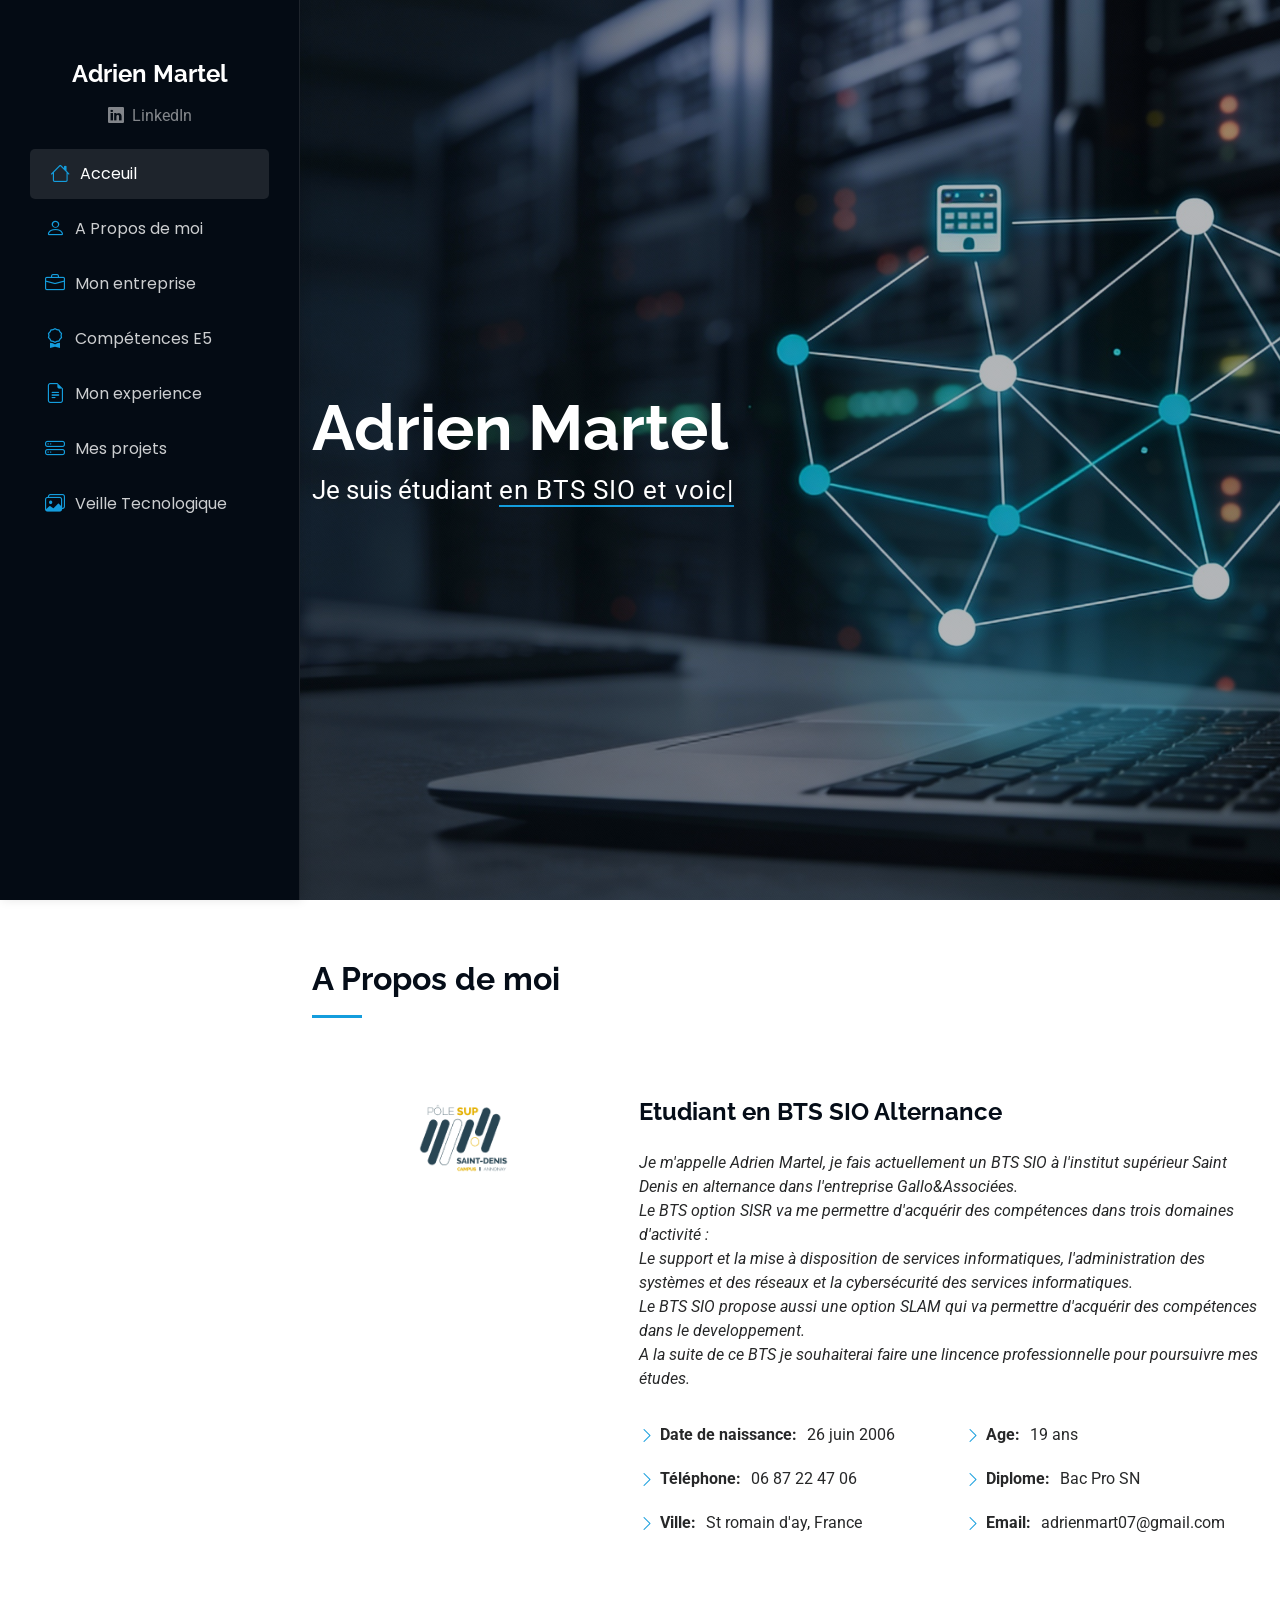
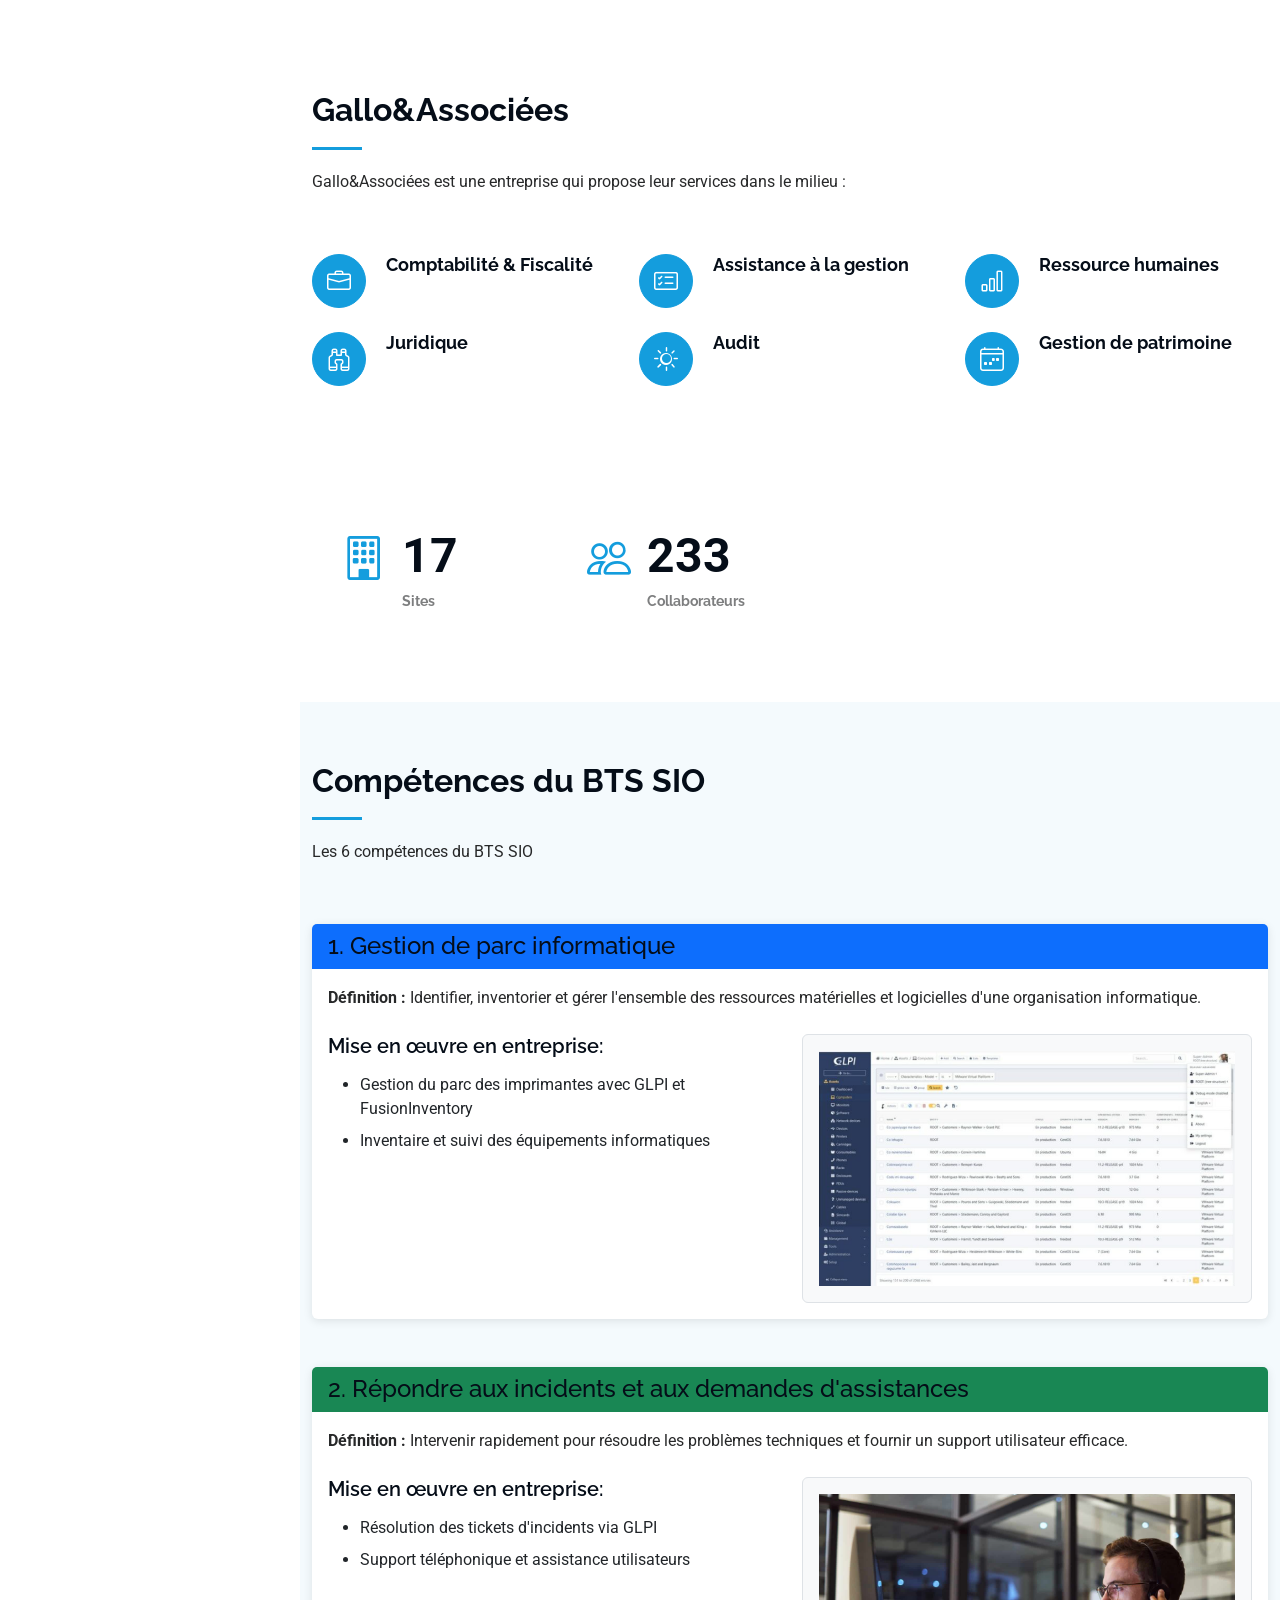
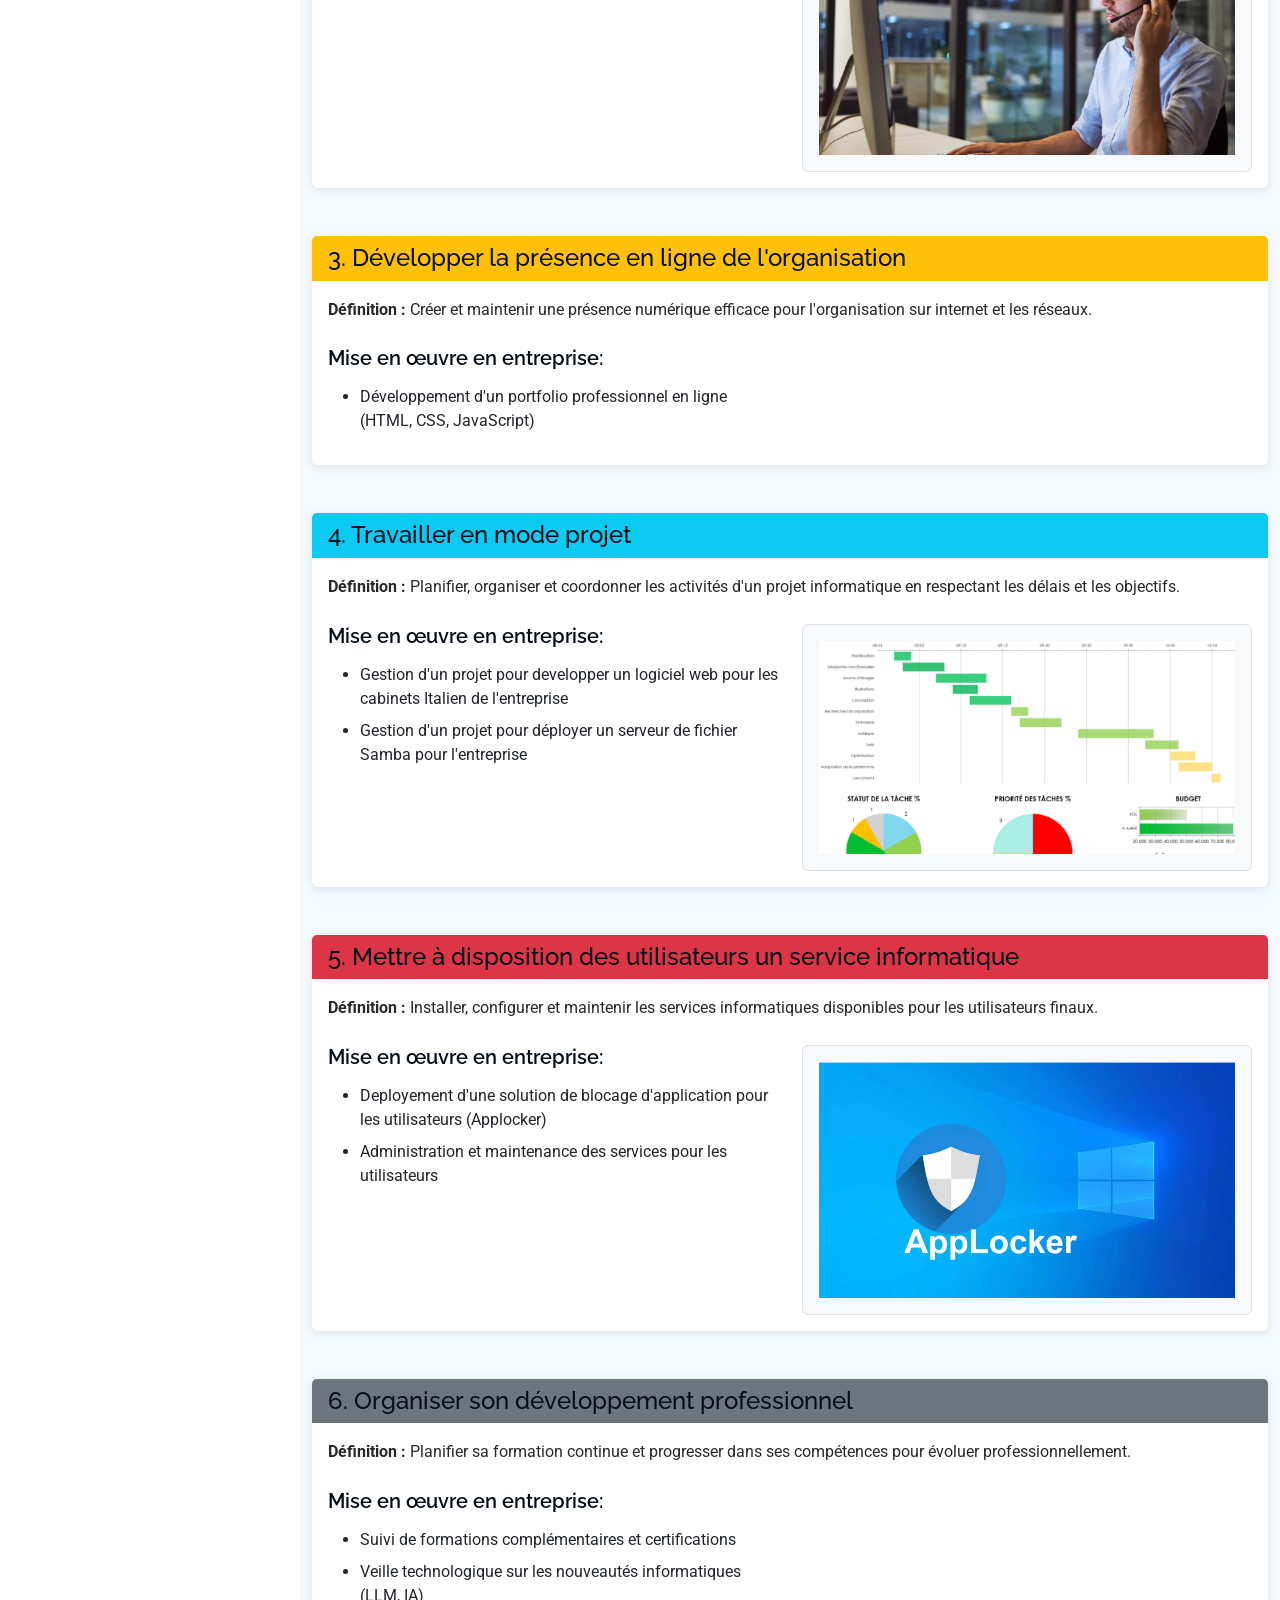
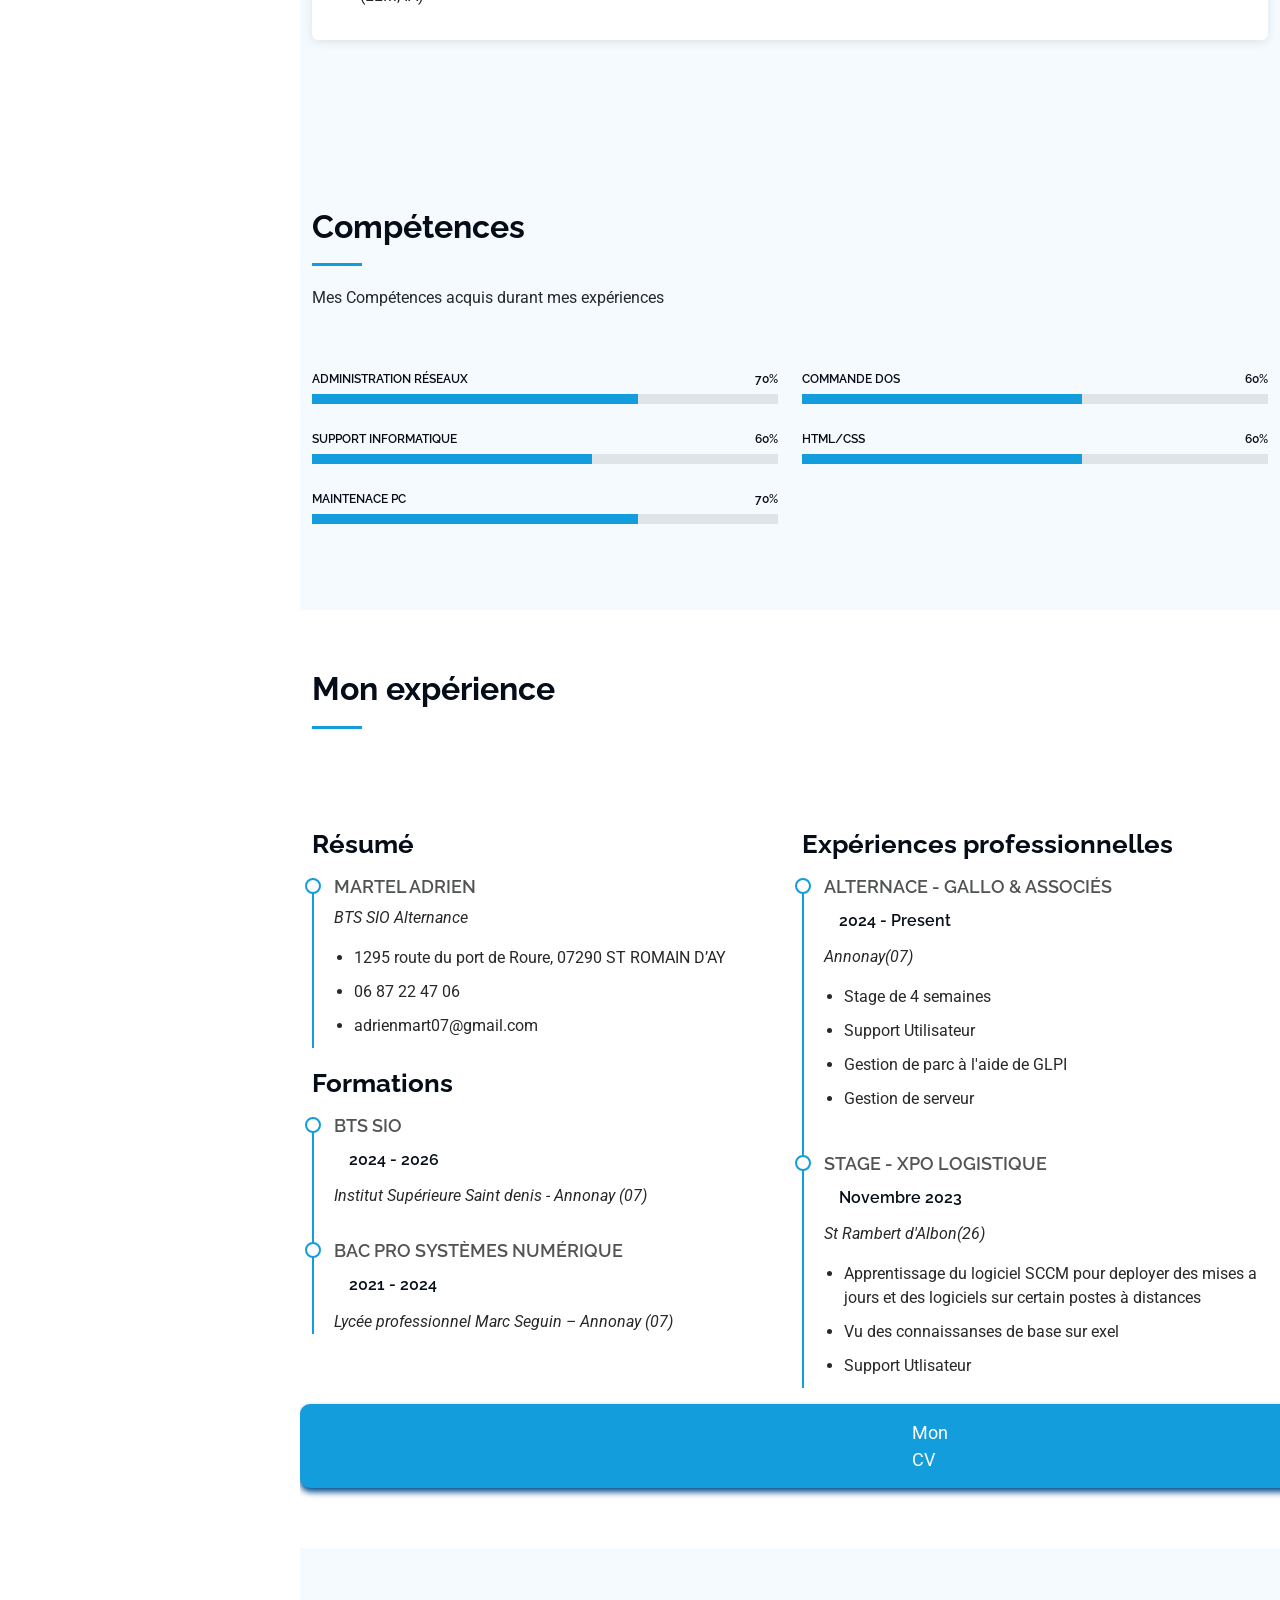
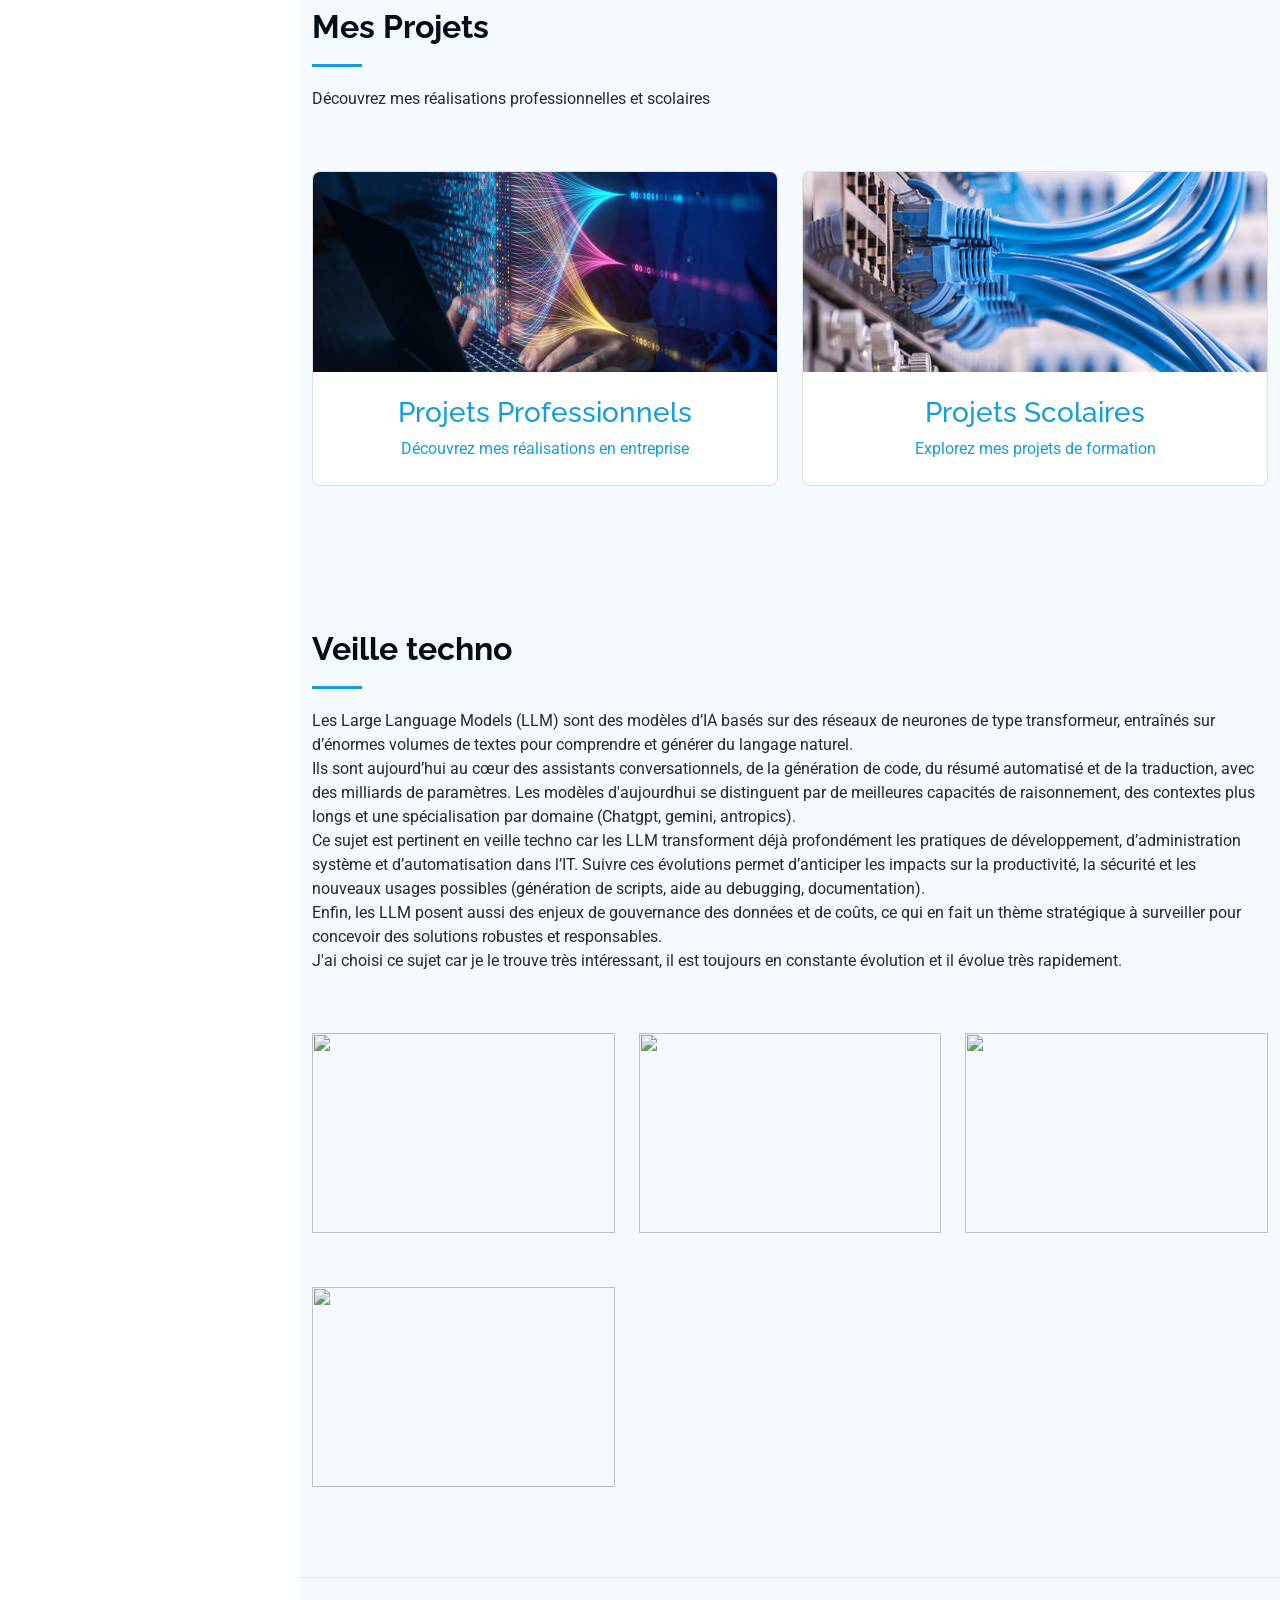
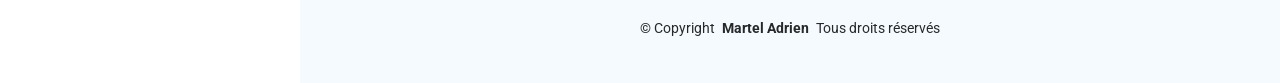
==== commit 8b60e109: "Maj entreprise" ====
--- a/index.html
+++ b/index.html
@@ -61,9 +61,9 @@
       <ul>
         <li><a href="#hero" class="active"><i class="bi bi-house navicon"></i>Acceuil</a></li>
         <li><a href="#about"><i class="bi bi-person navicon"></i>A Propos de moi</a></li>
+        <li><a href="#services"><i class="bi bi-briefcase navicon"></i> Mon entreprise</a></li>
         <li><a href="#e5-competences"><i class="bi bi-award navicon"></i>Compétences E5</a></li>
         <li><a href="#resume"><i class="bi bi-file-earmark-text navicon"></i> Mon experience</a></li>
-        <li><a href="#services"><i class="bi bi-briefcase navicon"></i> Mon entreprise</a></li>
         <li><a href="#Projet"><i class="bi bi-hdd-stack navicon"></i>Mes projets</a></li>
         <li><a href="#portfolio"><i class="bi bi-images navicon"></i> Veille Tecnologique</a></li>
       </ul>
@@ -136,6 +136,100 @@
       </div>
     </section><!-- /About Section -->
 
+    <!-- /Resume Section -->
+
+      <!-- Services Section -->
+      <section id="services" class="services section">
+
+        <!-- Section Title -->
+        <div class="container section-title" data-aos="fade-up">
+          <h2>Gallo&Associées</h2>
+          <p>Gallo&Associées est une entreprise qui propose leur services dans le milieu : </p>
+        </div><!-- End Section Title -->
+  
+        <div class="container">
+  
+          <div class="row gy-4">
+  
+            <div class="col-lg-4 col-md-6 service-item d-flex" data-aos="fade-up" data-aos-delay="100">
+              <div class="icon flex-shrink-0"><i class="bi bi-briefcase"></i></div>
+              <div>
+                <h4 class="title"><a class="stretched-link">Comptabilité & Fiscalité</a></h4>
+              </div>
+            </div>
+            <!-- End Service Item -->
+  
+            <div class="col-lg-4 col-md-6 service-item d-flex" data-aos="fade-up" data-aos-delay="200">
+              <div class="icon flex-shrink-0"><i class="bi bi-card-checklist"></i></div>
+              <div>
+                <h4 class="title"><a class="stretched-link">Assistance à la gestion</a></h4>
+              </div>
+            </div><!-- End Service Item -->
+  
+            <div class="col-lg-4 col-md-6 service-item d-flex" data-aos="fade-up" data-aos-delay="300">
+              <div class="icon flex-shrink-0"><i class="bi bi-bar-chart"></i></div>
+              <div>
+                <h4 class="title"><a class="stretched-link">Ressource humaines</a></h4>
+              </div> 
+            </div><!-- End Service Item -->
+  
+            <div class="col-lg-4 col-md-6 service-item d-flex" data-aos="fade-up" data-aos-delay="400">
+              <div class="icon flex-shrink-0"><i class="bi bi-binoculars"></i></div>
+              <div>
+                <h4 class="title"><a class="stretched-link">Juridique</a></h4>
+              </div>
+            </div><!-- End Service Item -->
+  
+            <div class="col-lg-4 col-md-6 service-item d-flex" data-aos="fade-up" data-aos-delay="500">
+              <div class="icon flex-shrink-0"><i class="bi bi-brightness-high"></i></div>
+              <div>
+                <h4 class="title"><a class="stretched-link">Audit</a></h4>
+              </div>
+            </div><!-- End Service Item -->
+  
+            <div class="col-lg-4 col-md-6 service-item d-flex" data-aos="fade-up" data-aos-delay="600">
+              <div class="icon flex-shrink-0"><i class="bi bi-calendar4-week"></i></div>
+              <div>
+                <h4 class="title"><a class="stretched-link">Gestion de patrimoine</a></h4>
+              </div>
+            </div><!-- End Service Item -->
+  
+          </div>
+  
+        </div>
+  
+      </section><!-- /Services Section -->
+  
+
+         <!-- Stats Section -->
+    <section id="stats" class="stats section">
+
+      <div class="container" data-aos="fade-up" data-aos-delay="100">
+
+        <div class="row gy-4">
+
+          <div class="col-lg-3 col-md-6">
+            <div class="stats-item">
+              <i class="bi bi-building"></i>
+              <span data-purecounter-start="0" data-purecounter-end="25" data-purecounter-duration="2" class="purecounter"></span>
+              <p><strong>Sites</strong></p>
+            </div>
+          </div><!-- End Stats Item -->
+
+          <div class="col-lg-3 col-md-6">
+            <div class="stats-item">
+              <i class="bi bi-people"></i>
+              <span data-purecounter-start="0" data-purecounter-end="350" data-purecounter-duration="2" class="purecounter"></span>
+              <p><strong>Collaborateurs</strong></p>
+            </div>
+          </div><!-- End Stats Item -->
+
+        </div>
+
+      </div>
+
+    </section><!-- /Stats Section -->
+
     <!-- E5 Competences Section -->
     <section id="e5-competences" class="e5-competences section light-background">
       <!-- Section Title -->
@@ -460,99 +554,6 @@
         </div>
       </div>
     </section>
-    <!-- /Resume Section -->
-
-      <!-- Services Section -->
-      <section id="services" class="services section">
-
-        <!-- Section Title -->
-        <div class="container section-title" data-aos="fade-up">
-          <h2>Gallo&Associées</h2>
-          <p>Gallo&Associées est une entreprise qui propose leur services dans le milieu : </p>
-        </div><!-- End Section Title -->
-  
-        <div class="container">
-  
-          <div class="row gy-4">
-  
-            <div class="col-lg-4 col-md-6 service-item d-flex" data-aos="fade-up" data-aos-delay="100">
-              <div class="icon flex-shrink-0"><i class="bi bi-briefcase"></i></div>
-              <div>
-                <h4 class="title"><a class="stretched-link">Comptabilité & Fiscalité</a></h4>
-              </div>
-            </div>
-            <!-- End Service Item -->
-  
-            <div class="col-lg-4 col-md-6 service-item d-flex" data-aos="fade-up" data-aos-delay="200">
-              <div class="icon flex-shrink-0"><i class="bi bi-card-checklist"></i></div>
-              <div>
-                <h4 class="title"><a class="stretched-link">Assistance à la gestion</a></h4>
-              </div>
-            </div><!-- End Service Item -->
-  
-            <div class="col-lg-4 col-md-6 service-item d-flex" data-aos="fade-up" data-aos-delay="300">
-              <div class="icon flex-shrink-0"><i class="bi bi-bar-chart"></i></div>
-              <div>
-                <h4 class="title"><a class="stretched-link">Ressource humaines</a></h4>
-              </div> 
-            </div><!-- End Service Item -->
-  
-            <div class="col-lg-4 col-md-6 service-item d-flex" data-aos="fade-up" data-aos-delay="400">
-              <div class="icon flex-shrink-0"><i class="bi bi-binoculars"></i></div>
-              <div>
-                <h4 class="title"><a class="stretched-link">Juridique</a></h4>
-              </div>
-            </div><!-- End Service Item -->
-  
-            <div class="col-lg-4 col-md-6 service-item d-flex" data-aos="fade-up" data-aos-delay="500">
-              <div class="icon flex-shrink-0"><i class="bi bi-brightness-high"></i></div>
-              <div>
-                <h4 class="title"><a class="stretched-link">Audit</a></h4>
-              </div>
-            </div><!-- End Service Item -->
-  
-            <div class="col-lg-4 col-md-6 service-item d-flex" data-aos="fade-up" data-aos-delay="600">
-              <div class="icon flex-shrink-0"><i class="bi bi-calendar4-week"></i></div>
-              <div>
-                <h4 class="title"><a class="stretched-link">Gestion de patrimoine</a></h4>
-              </div>
-            </div><!-- End Service Item -->
-  
-          </div>
-  
-        </div>
-  
-      </section><!-- /Services Section -->
-  
-
-         <!-- Stats Section -->
-    <section id="stats" class="stats section">
-
-      <div class="container" data-aos="fade-up" data-aos-delay="100">
-
-        <div class="row gy-4">
-
-          <div class="col-lg-3 col-md-6">
-            <div class="stats-item">
-              <i class="bi bi-building"></i>
-              <span data-purecounter-start="0" data-purecounter-end="25" data-purecounter-duration="2" class="purecounter"></span>
-              <p><strong>Sites</strong></p>
-            </div>
-          </div><!-- End Stats Item -->
-
-          <div class="col-lg-3 col-md-6">
-            <div class="stats-item">
-              <i class="bi bi-people"></i>
-              <span data-purecounter-start="0" data-purecounter-end="350" data-purecounter-duration="2" class="purecounter"></span>
-              <p><strong>Collaborateurs</strong></p>
-            </div>
-          </div><!-- End Stats Item -->
-
-        </div>
-
-      </div>
-
-    </section><!-- /Stats Section -->
 
     <!-- Projets Section -->
     <section id="Projet" class="projets section light-background">
